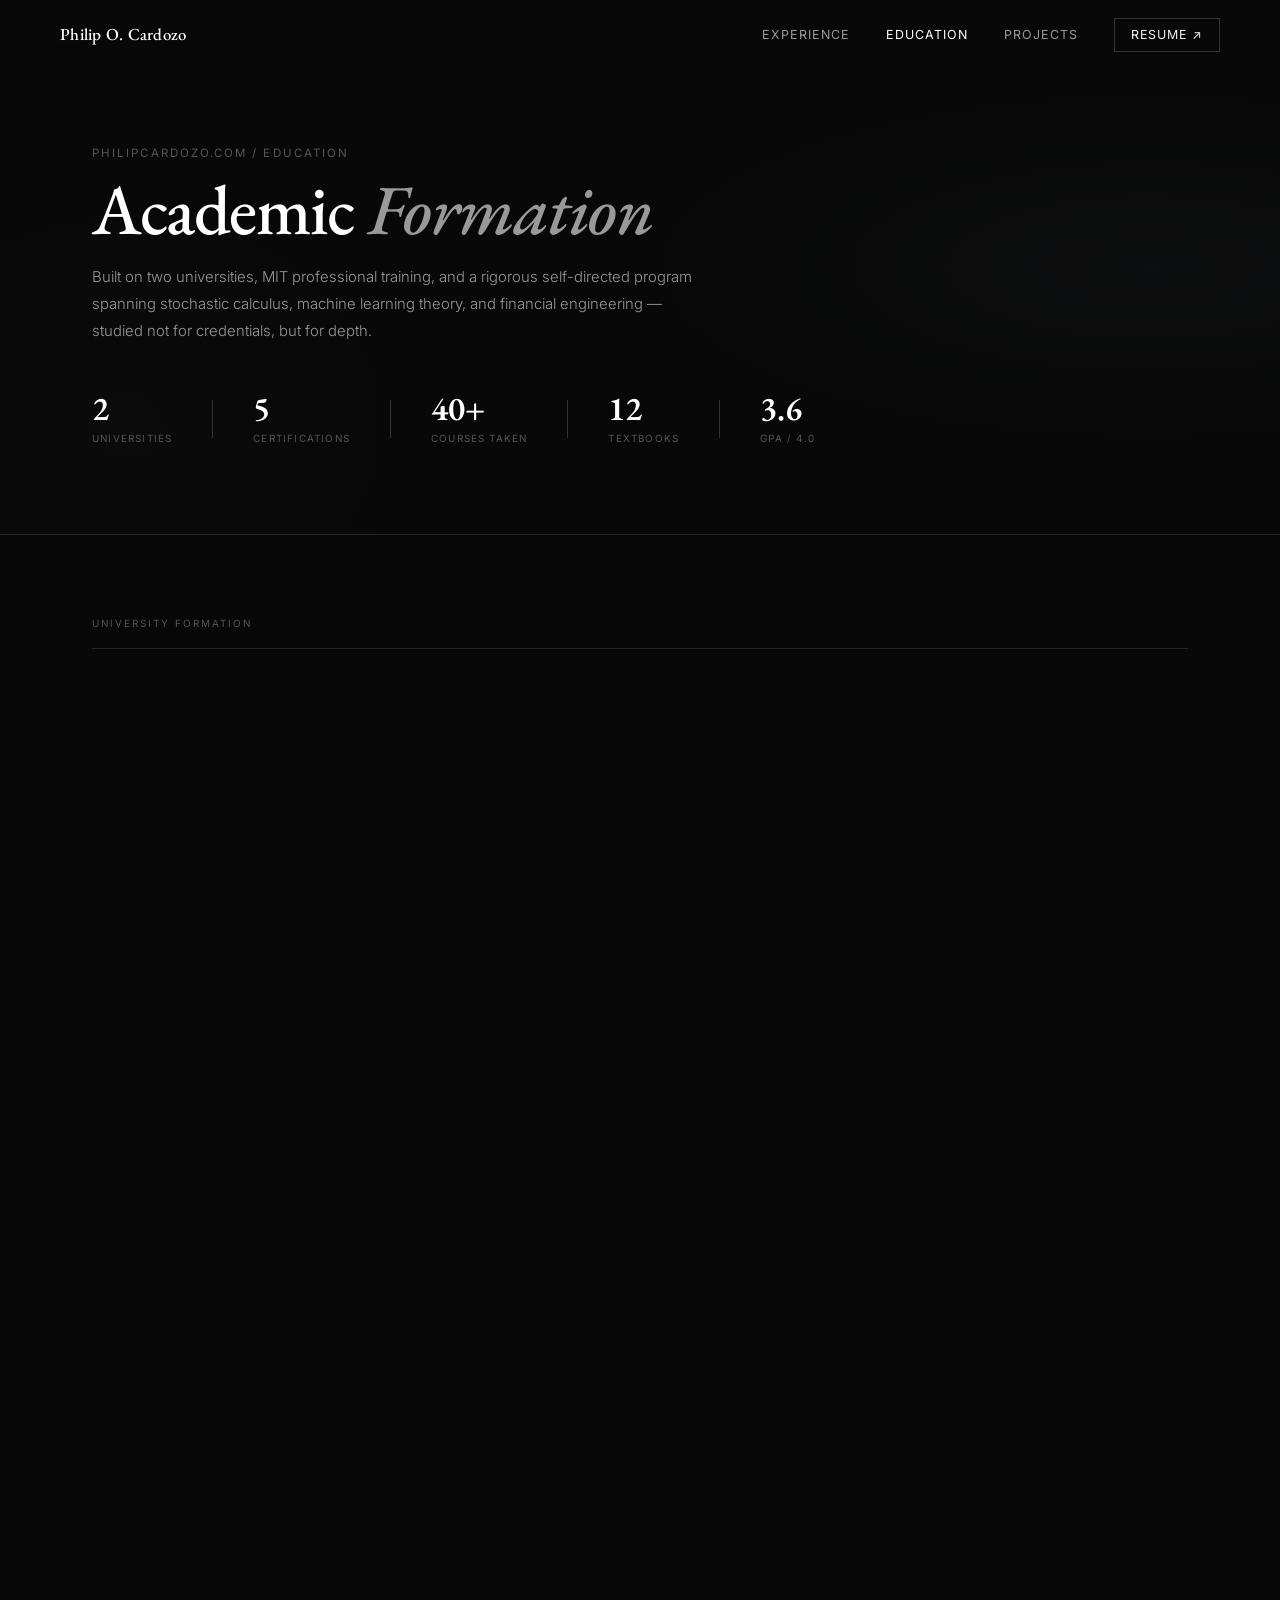
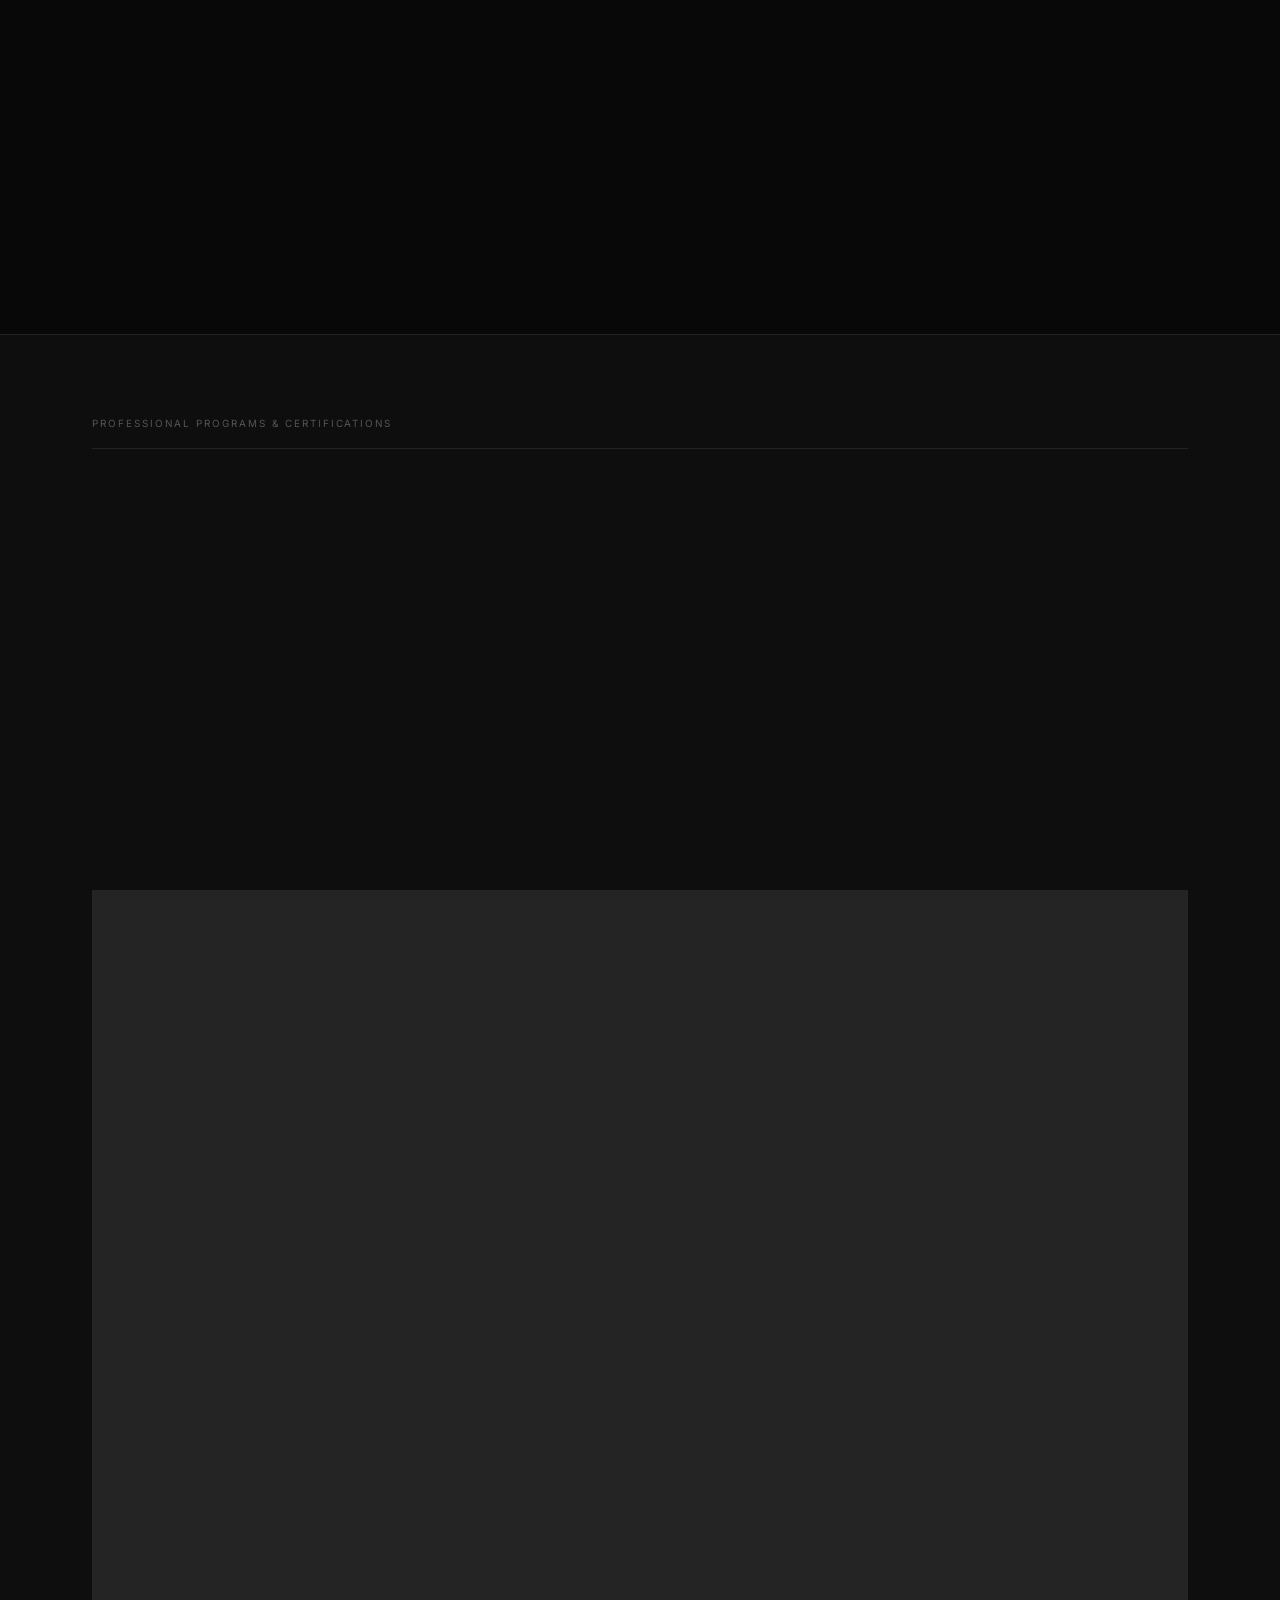
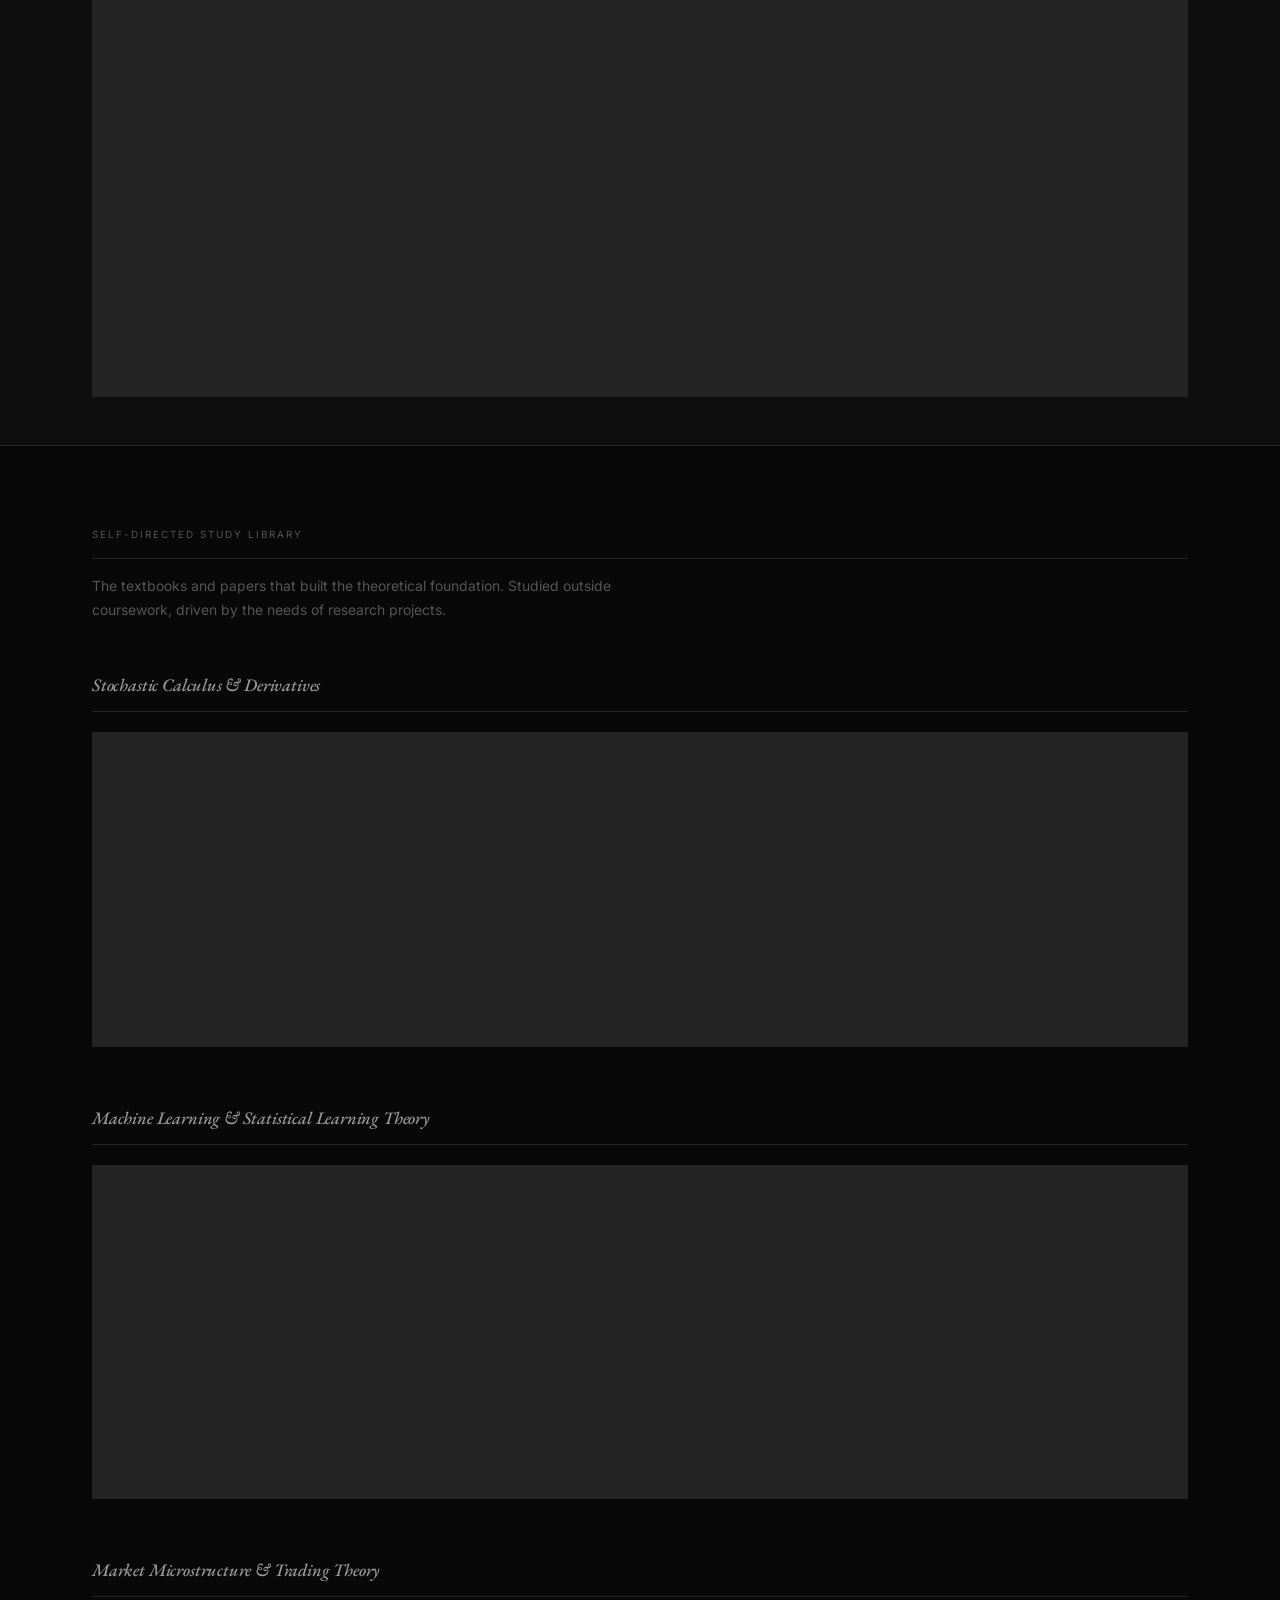
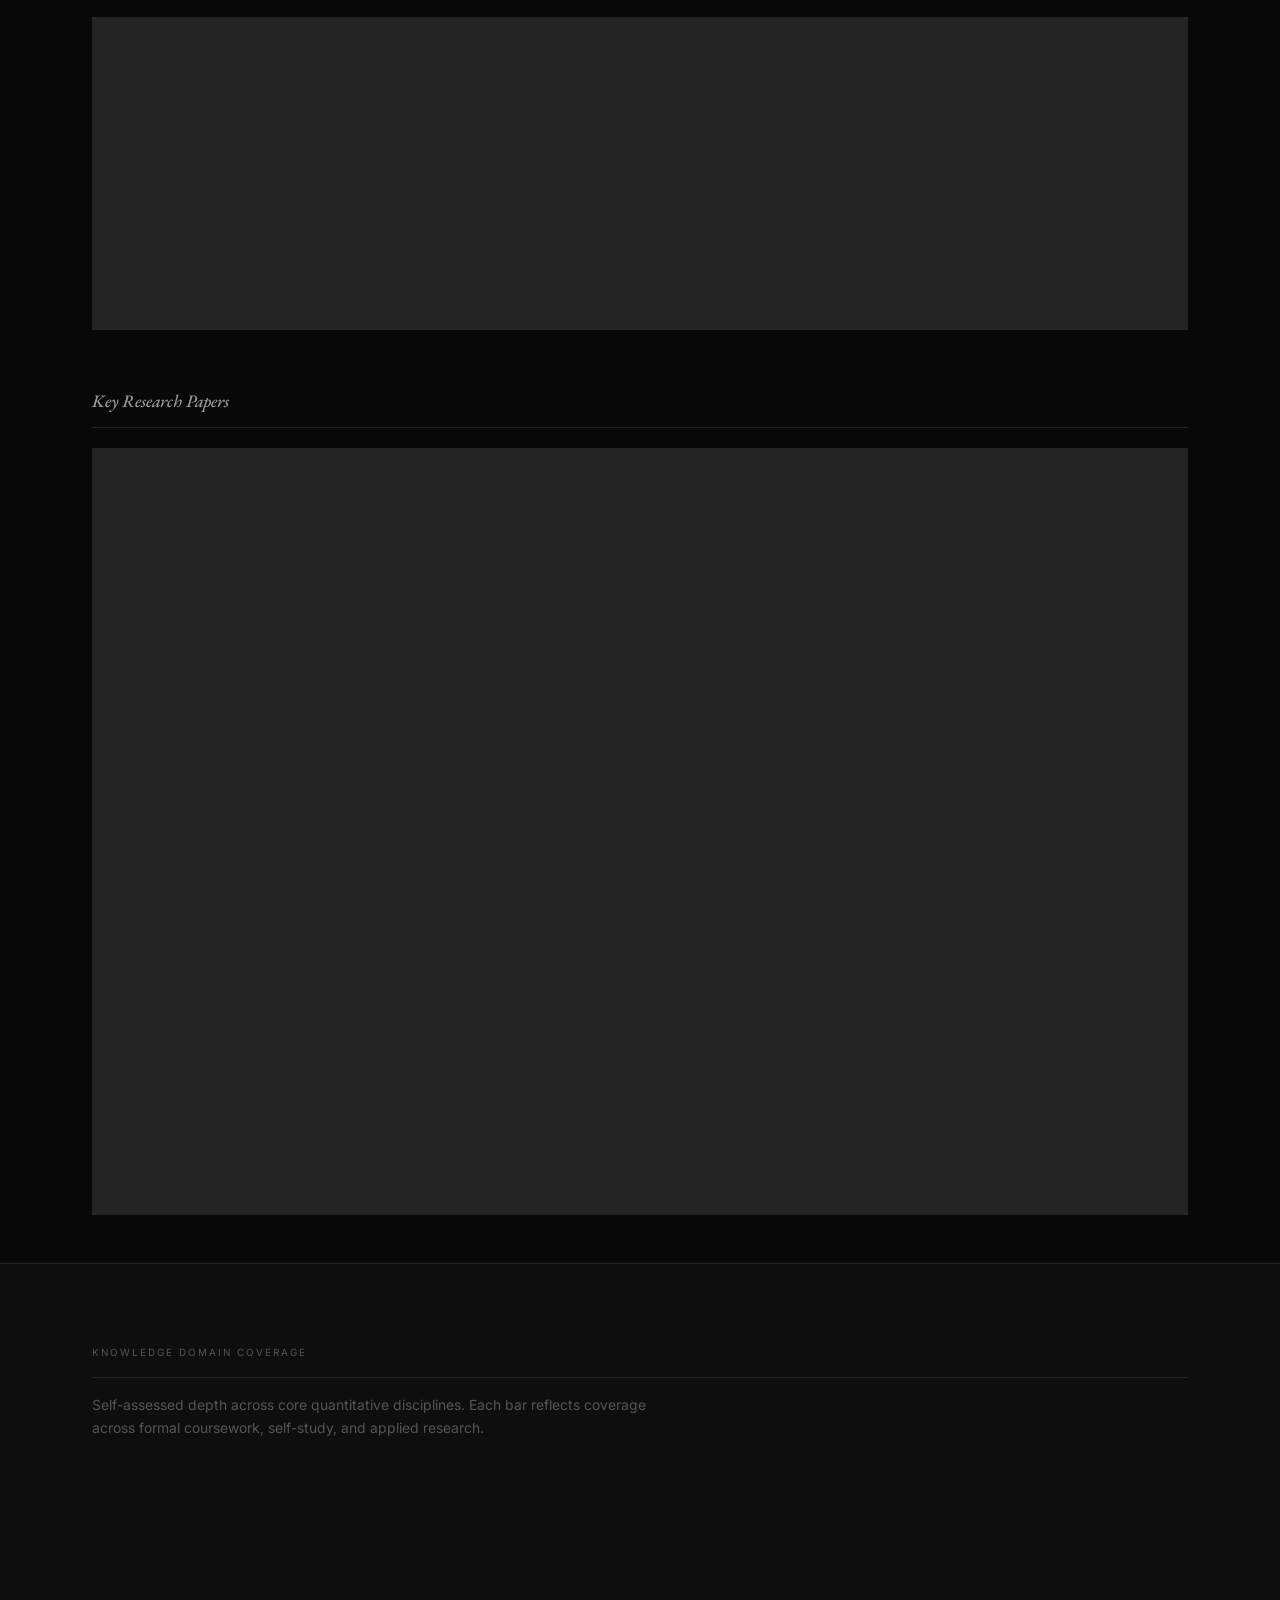
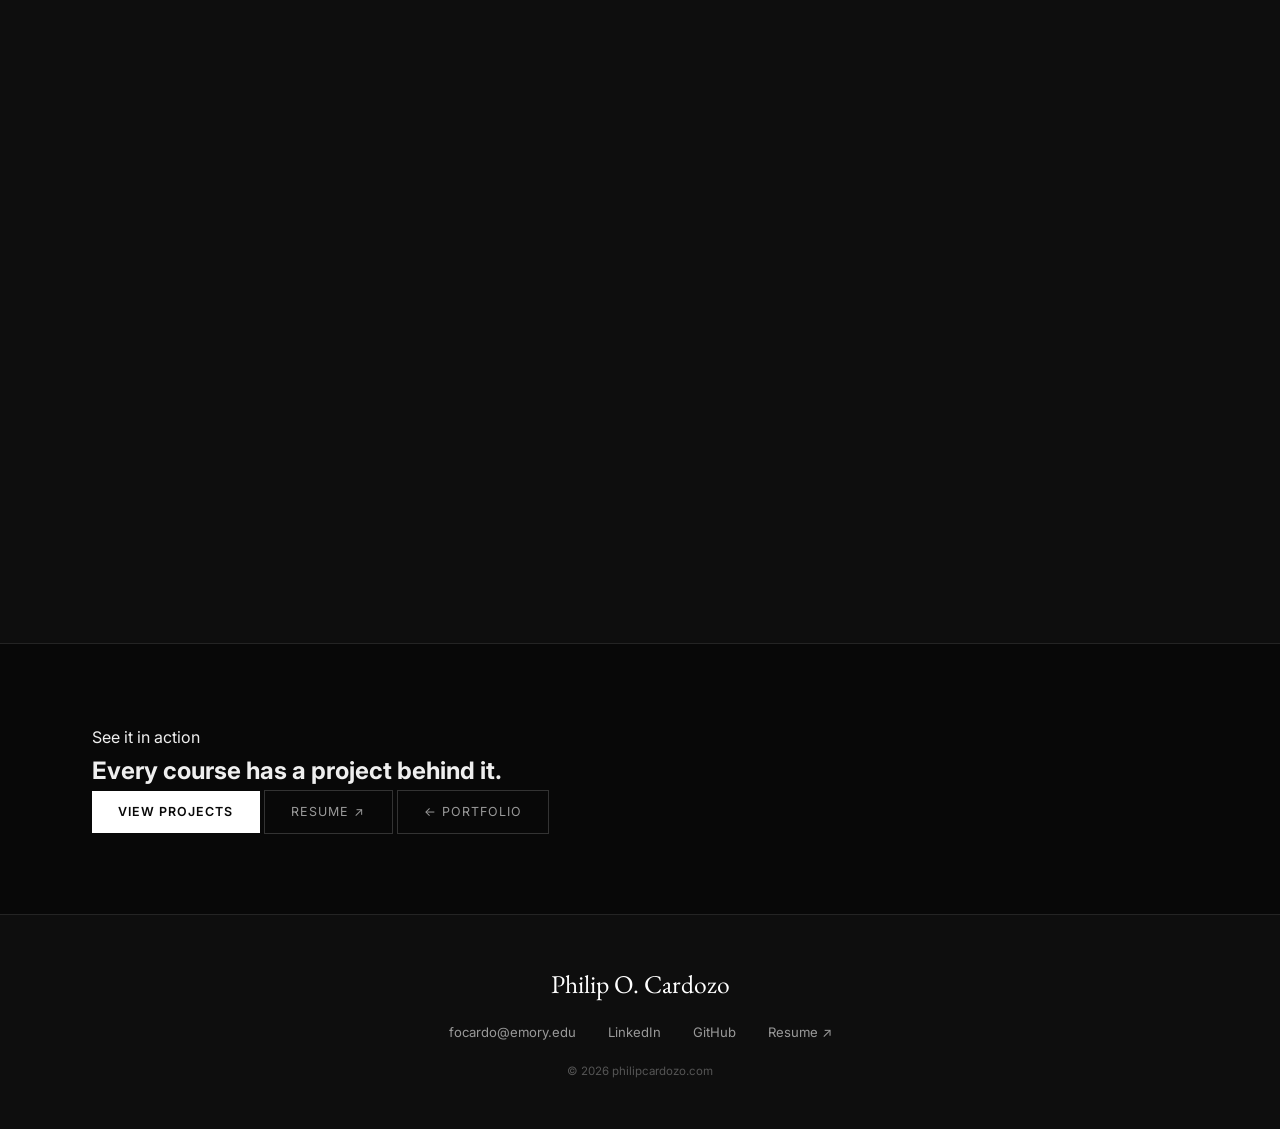
==== education.html @ 915978fb "Add Education page and update nav across all pages - New education.html: full academic formation pag" ====
<!DOCTYPE html>
<html lang="en">
<head>
  <meta charset="UTF-8">
  <meta name="viewport" content="width=device-width, initial-scale=1.0">
  <title>Education — Philip O. Cardozo</title>
  <meta name="description" content="Philip Cardozo's academic formation — Emory University, MIT Professional Education, Coursera specializations, and a disciplined self-directed study program in quantitative finance and machine learning.">
  <link rel="preconnect" href="https://fonts.googleapis.com">
  <link rel="preconnect" href="https://fonts.gstatic.com" crossorigin>
  <link href="https://fonts.googleapis.com/css2?family=EB+Garamond:ital,wght@0,400;0,500;0,600;0,700;1,400;1,500&family=Inter:wght@300;400;500;600;700&display=swap" rel="stylesheet">
  <link rel="stylesheet" href="styles.css">
  <link rel="stylesheet" href="education.css">
</head>
<body>

  <!-- Navigation -->
  <nav id="navbar">
    <div class="nav-container">
      <a href="index.html" class="nav-brand">Philip O. Cardozo</a>
      <button class="nav-toggle" id="navToggle" aria-label="Toggle menu">
        <span></span><span></span><span></span>
      </button>
      <div class="nav-links" id="navLinks">
        <a href="index.html#experience">Experience</a>
        <a href="education.html" style="color: var(--white);">Education</a>
        <a href="projects.html">Projects</a>
        <a href="Resume.pdf" target="_blank" class="nav-resume">Resume ↗</a>
      </div>
    </div>
  </nav>

  <!-- Hero -->
  <section id="edu-hero">
    <div class="edu-hero-bg"></div>
    <div class="container">
      <p class="hero-eyebrow">philipcardozo.com / education</p>
      <h1 class="edu-hero-title">Academic <em>Formation</em></h1>
      <p class="edu-hero-sub">Built on two universities, MIT professional training, and a rigorous self-directed program spanning stochastic calculus, machine learning theory, and financial engineering — studied not for credentials, but for depth.</p>
      <div class="edu-hero-stats">
        <div class="eh-stat">
          <span class="eh-num">2</span>
          <span class="eh-label">Universities</span>
        </div>
        <div class="eh-divider"></div>
        <div class="eh-stat">
          <span class="eh-num">5</span>
          <span class="eh-label">Certifications</span>
        </div>
        <div class="eh-divider"></div>
        <div class="eh-stat">
          <span class="eh-num">40+</span>
          <span class="eh-label">Courses Taken</span>
        </div>
        <div class="eh-divider"></div>
        <div class="eh-stat">
          <span class="eh-num">12</span>
          <span class="eh-label">Textbooks</span>
        </div>
        <div class="eh-divider"></div>
        <div class="eh-stat">
          <span class="eh-num">3.6</span>
          <span class="eh-label">GPA / 4.0</span>
        </div>
      </div>
    </div>
  </section>

  <!-- University Formation -->
  <section id="university">
    <div class="container">
      <p class="edu-section-label">University Formation</p>

      <!-- Emory University -->
      <div class="uni-card reveal">
        <div class="uni-card-header">
          <div class="uni-header-left">
            <div class="uni-badge-row">
              <span class="edu-badge badge-current">Current</span>
              <span class="edu-badge badge-degree">B.S. Applied Mathematics &amp; Statistics · B.S. Computer Science</span>
            </div>
            <h2 class="uni-name">Emory University</h2>
            <p class="uni-location">Atlanta, Georgia &nbsp;·&nbsp; Class of 2028</p>
          </div>
          <div class="uni-header-right">
            <div class="uni-stat-block">
              <span class="usb-val">3.6</span>
              <span class="usb-key">GPA</span>
            </div>
            <div class="uni-stat-block">
              <span class="usb-val">4</span>
              <span class="usb-key">Semesters</span>
            </div>
            <div class="uni-stat-block">
              <span class="usb-val">30+</span>
              <span class="usb-key">Courses</span>
            </div>
          </div>
        </div>

        <div class="uni-semesters">

          <div class="semester-col">
            <div class="sem-header">
              <span class="sem-label">Spring 2026</span>
              <span class="sem-tag current-sem">Now</span>
            </div>
            <p class="sem-subtitle">Sophomore Spring — Advanced Graduate-Level Coursework</p>
            <div class="sem-courses">
              <div class="course-item highlight">
                <span class="course-code">CS 534</span>
                <span class="course-name">Machine Learning <em>(Graduate)</em></span>
              </div>
              <div class="course-item highlight">
                <span class="course-code">MATH 498R</span>
                <span class="course-name">Directed Reading — Stochastic Processes</span>
              </div>
              <div class="course-item highlight">
                <span class="course-code">MATH 351</span>
                <span class="course-name">Partial Differential Equations</span>
              </div>
              <div class="course-item highlight">
                <span class="course-code">MATH 362</span>
                <span class="course-name">Mathematical Statistics II</span>
              </div>
              <div class="course-item">
                <span class="course-code">CS 470</span>
                <span class="course-name">Data Mining</span>
              </div>
              <div class="course-item">
                <span class="course-code">CS 326</span>
                <span class="course-name">Analysis of Algorithms</span>
              </div>
              <div class="course-item">
                <span class="course-code">CS 377</span>
                <span class="course-name">Database Systems</span>
              </div>
              <div class="course-item">
                <span class="course-code">CL 201</span>
                <span class="course-name">The Greeks</span>
              </div>
            </div>
          </div>

          <div class="semester-col">
            <div class="sem-header">
              <span class="sem-label">Fall 2025</span>
            </div>
            <p class="sem-subtitle">Sophomore Fall — Quantitative Core</p>
            <div class="sem-courses">
              <div class="course-item highlight">
                <span class="course-code">MATH 361</span>
                <span class="course-name">Mathematical Statistics I</span>
              </div>
              <div class="course-item highlight">
                <span class="course-code">MATH 385</span>
                <span class="course-name">Topics in Mathematics</span>
              </div>
              <div class="course-item highlight">
                <span class="course-code">MATH 212</span>
                <span class="course-name">Differential Equations</span>
              </div>
              <div class="course-item">
                <span class="course-code">CS 253</span>
                <span class="course-name">Data Structures &amp; Algorithms</span>
              </div>
              <div class="course-item">
                <span class="course-code">MATH 300</span>
                <span class="course-name">Math for Data Science</span>
              </div>
              <div class="course-item">
                <span class="course-code">ECON 112</span>
                <span class="course-name">Macroeconomics</span>
              </div>
              <div class="course-item">
                <span class="course-code">PORT 185</span>
                <span class="course-name">Luso-Afro-Brazilian Studies</span>
              </div>
              <div class="course-item">
                <span class="course-code">BIOL 120</span>
                <span class="course-name">Concepts in Biology</span>
              </div>
            </div>
          </div>

          <div class="semester-col">
            <div class="sem-header">
              <span class="sem-label">Spring 2025</span>
            </div>
            <p class="sem-subtitle">Freshman Spring + Summer — Mathematical Core</p>
            <div class="sem-courses">
              <div class="course-item highlight">
                <span class="course-code">MATH 221</span>
                <span class="course-name">Linear Algebra</span>
              </div>
              <div class="course-item highlight">
                <span class="course-code">MATH 211</span>
                <span class="course-name">Advanced Calculus (Multivariable)</span>
              </div>
              <div class="course-item highlight">
                <span class="course-code">MATH 112</span>
                <span class="course-name">Calculus II</span>
              </div>
              <div class="course-item">
                <span class="course-code">CS 224</span>
                <span class="course-name">Foundations of CS</span>
              </div>
              <div class="course-item">
                <span class="course-code">CS 171</span>
                <span class="course-name">Intro to CS II</span>
              </div>
              <div class="course-item">
                <span class="course-code">BUS 350</span>
                <span class="course-name">Data &amp; Decision Analytics</span>
              </div>
              <div class="course-item">
                <span class="course-code">BUS 290</span>
                <span class="course-name">Tech Toolbox: Excel</span>
              </div>
              <div class="course-item">
                <span class="course-code">MESAS 190</span>
                <span class="course-name">Freshman Seminar</span>
              </div>
            </div>
          </div>

          <div class="semester-col">
            <div class="sem-header">
              <span class="sem-label">Fall 2024</span>
            </div>
            <p class="sem-subtitle">Freshman Fall — Foundations</p>
            <div class="sem-courses">
              <div class="course-item highlight">
                <span class="course-code">MATH 101</span>
                <span class="course-name">Calculus I</span>
              </div>
              <div class="course-item">
                <span class="course-code">CS 170</span>
                <span class="course-name">Intro to Computer Science I</span>
              </div>
              <div class="course-item">
                <span class="course-code">FIN 201</span>
                <span class="course-name">Business Economics</span>
              </div>
              <div class="course-item">
                <span class="course-code">ACT 200</span>
                <span class="course-name">Accounting</span>
              </div>
              <div class="course-item">
                <span class="course-code">ENGRD 101</span>
                <span class="course-name">Rhetorical Composition</span>
              </div>
              <div class="course-item">
                <span class="course-code">PE · HLTH · ECS</span>
                <span class="course-name">Physical &amp; Core Electives</span>
              </div>
            </div>
          </div>

        </div><!-- end semesters -->
      </div><!-- end Emory card -->

      <!-- UFRJ -->
      <div class="uni-card uni-card-secondary reveal">
        <div class="uni-card-header">
          <div class="uni-header-left">
            <div class="uni-badge-row">
              <span class="edu-badge badge-degree">Computer Science &amp; Mathematics</span>
              <span class="edu-badge" style="color:var(--text3); border-color:var(--border2);">2024</span>
            </div>
            <h2 class="uni-name">Federal University of Rio de Janeiro</h2>
            <p class="uni-location">Rio de Janeiro, Brazil &nbsp;·&nbsp; H1 2024</p>
          </div>
          <div class="uni-header-right">
            <div class="uni-stat-block">
              <span class="usb-val">H1</span>
              <span class="usb-key">2024</span>
            </div>
            <div class="uni-stat-block">
              <span class="usb-val">5</span>
              <span class="usb-key">Courses</span>
            </div>
          </div>
        </div>
        <div class="ufrj-body">
          <div class="ufrj-courses">
            <div class="course-item highlight"><span class="course-code">CS</span><span class="course-name">Computer Programming — C, data structures, memory management</span></div>
            <div class="course-item highlight"><span class="course-code">CS</span><span class="course-name">Systems Fundamentals — OS, compilers, networking primitives</span></div>
            <div class="course-item"><span class="course-code">CS</span><span class="course-name">Software Processes — Agile, design patterns, software lifecycle</span></div>
            <div class="course-item"><span class="course-code">MATH</span><span class="course-name">Discrete Mathematics — Graph theory, combinatorics, proofs</span></div>
            <div class="course-item"><span class="course-code">MATH</span><span class="course-name">Calculus I — Limits, derivatives, integrals</span></div>
          </div>
          <div class="ufrj-note">
            <p>First coding environment — built an HTTP server from scratch in C and a finance chatbot for stock market Q&amp;A. Brazilian university system's rigorous engineering curriculum provided a strong low-level CS foundation before transferring to Emory.</p>
          </div>
        </div>
      </div>

    </div>
  </section>

  <!-- Professional Programs -->
  <section id="certifications">
    <div class="container">
      <p class="edu-section-label">Professional Programs &amp; Certifications</p>

      <!-- MIT -->
      <div class="cert-featured reveal">
        <div class="cert-featured-inner">
          <div class="cert-feat-left">
            <div class="cert-feat-header">
              <div class="cert-badges">
                <span class="edu-badge badge-mit">MIT Professional Education</span>
                <span class="edu-badge badge-current">Completed</span>
              </div>
              <span class="cert-feat-date">2025</span>
            </div>
            <h2 class="cert-feat-title">Applied AI and Data Science</h2>
            <p class="cert-feat-inst">Massachusetts Institute of Technology — Professional Education</p>
            <p class="cert-feat-desc">MIT's intensive professional program covering the full breadth of modern AI and data science — from statistical foundations and supervised learning to deep neural architectures, unsupervised methods, and deployment at scale. Emphasis on rigorous mathematical treatment and real-world application in high-stakes environments.</p>
            <div class="cert-feat-topics">
              <span>Supervised Learning</span>
              <span>Deep Neural Networks</span>
              <span>NLP &amp; Transformers</span>
              <span>Unsupervised Methods</span>
              <span>Bayesian Inference</span>
              <span>Model Deployment</span>
              <span>Causal Inference</span>
              <span>Time Series ML</span>
            </div>
          </div>
          <div class="cert-feat-right">
            <div class="cert-credential">
              <div class="cert-seal">MIT</div>
              <p class="cert-cred-name">Certificate of Completion</p>
              <p class="cert-cred-inst">Massachusetts Institute of Technology</p>
              <p class="cert-cred-prog">Applied AI &amp; Data Science</p>
              <div class="cert-cred-divider"></div>
              <p class="cert-cred-year">2025</p>
            </div>
          </div>
        </div>
      </div>

      <!-- Other Certs Grid -->
      <div class="certs-grid">

        <!-- Machine Learning Specialization -->
        <div class="cert-card reveal">
          <div class="cert-card-top">
            <span class="edu-badge badge-coursera">Coursera · DeepLearning.AI</span>
            <span class="cert-status status-done">✓ Completed</span>
          </div>
          <h3 class="cert-card-title">Machine Learning Specialization</h3>
          <p class="cert-card-inst">Andrew Ng · Stanford University / DeepLearning.AI</p>
          <p class="cert-card-desc">Three-course specialization covering supervised learning (regression, classification, neural networks), unsupervised learning (clustering, anomaly detection, recommenders), and advanced ML techniques including decision trees and ensemble methods.</p>
          <div class="cert-modules">
            <div class="cert-module">Supervised Machine Learning</div>
            <div class="cert-module">Advanced Learning Algorithms</div>
            <div class="cert-module">Unsupervised Learning &amp; Recommenders</div>
          </div>
          <div class="tech-row" style="margin-top:auto; padding-top:1rem;">
            <span>Python</span><span>NumPy</span><span>Scikit-learn</span><span>TensorFlow</span>
          </div>
        </div>

        <!-- Deep Learning Specialization -->
        <div class="cert-card reveal">
          <div class="cert-card-top">
            <span class="edu-badge badge-coursera">Coursera · DeepLearning.AI</span>
            <span class="cert-status status-done">✓ Completed</span>
          </div>
          <h3 class="cert-card-title">Deep Learning Specialization</h3>
          <p class="cert-card-inst">Andrew Ng · DeepLearning.AI</p>
          <p class="cert-card-desc">Five-course deep learning curriculum covering feedforward and convolutional networks, sequence models, LSTM and attention mechanisms, optimization theory, regularization, and the mathematics behind backpropagation and gradient flow.</p>
          <div class="cert-modules">
            <div class="cert-module">Neural Networks &amp; Deep Learning</div>
            <div class="cert-module">Improving Deep Neural Networks</div>
            <div class="cert-module">Convolutional Neural Networks</div>
            <div class="cert-module">Sequence Models &amp; Attention</div>
          </div>
          <div class="tech-row" style="margin-top:auto; padding-top:1rem;">
            <span>PyTorch</span><span>TensorFlow</span><span>Keras</span><span>JAX</span>
          </div>
        </div>

        <!-- Risk Management -->
        <div class="cert-card reveal">
          <div class="cert-card-top">
            <span class="edu-badge badge-coursera">Coursera</span>
            <span class="cert-status status-done">✓ Completed</span>
          </div>
          <h3 class="cert-card-title">Risk Management in Finance</h3>
          <p class="cert-card-inst">New York Institute of Finance · Coursera</p>
          <p class="cert-card-desc">Comprehensive risk management program covering market risk measurement, credit risk modeling, liquidity risk, operational risk, and regulatory frameworks (Basel III/IV). Emphasizes practical application of VaR, CVaR, stress testing, and scenario analysis for institutional portfolios.</p>
          <div class="cert-modules">
            <div class="cert-module">Market Risk &amp; VaR</div>
            <div class="cert-module">Credit Risk Modeling</div>
            <div class="cert-module">Basel III/IV Frameworks</div>
          </div>
          <div class="tech-row" style="margin-top:auto; padding-top:1rem;">
            <span>VaR</span><span>CVaR</span><span>Stress Testing</span><span>Basel III</span>
          </div>
        </div>

        <!-- Financial Engineering -->
        <div class="cert-card reveal">
          <div class="cert-card-top">
            <span class="edu-badge badge-coursera">Coursera · Columbia University</span>
            <span class="cert-status status-progress">In Progress</span>
          </div>
          <h3 class="cert-card-title">Financial Engineering &amp; Risk Management</h3>
          <p class="cert-card-inst">Martin Haugh &amp; Garud Iyengar · Columbia University</p>
          <p class="cert-card-desc">Graduate-level financial engineering curriculum from Columbia's IEOR department. Covers fixed income mathematics, term structure models, credit derivatives, mean-variance optimization, Black-Scholes theory, and dynamic programming for portfolio optimization.</p>
          <div class="cert-modules">
            <div class="cert-module">Fixed Income &amp; Term Structure</div>
            <div class="cert-module">Credit Derivatives</div>
            <div class="cert-module">Dynamic Programming</div>
          </div>
          <div class="tech-row" style="margin-top:auto; padding-top:1rem;">
            <span>Black-Scholes</span><span>HJM</span><span>CIR</span><span>CVA</span>
          </div>
        </div>

        <!-- Reinforcement Learning -->
        <div class="cert-card reveal">
          <div class="cert-card-top">
            <span class="edu-badge badge-coursera">Coursera · University of Alberta</span>
            <span class="cert-status status-done">✓ Completed</span>
          </div>
          <h3 class="cert-card-title">Reinforcement Learning Specialization</h3>
          <p class="cert-card-inst">Martha White &amp; Adam White · University of Alberta</p>
          <p class="cert-card-desc">Four-course specialization based on Sutton &amp; Barto, covering Markov Decision Processes, dynamic programming, Monte Carlo methods, TD learning, function approximation, and policy gradient methods — providing the theoretical backbone for RAMPA's PPO agent implementation.</p>
          <div class="cert-modules">
            <div class="cert-module">Fundamentals of RL</div>
            <div class="cert-module">Sample-Based Learning</div>
            <div class="cert-module">Prediction &amp; Control with FA</div>
            <div class="cert-module">A Complete RL System</div>
          </div>
          <div class="tech-row" style="margin-top:auto; padding-top:1rem;">
            <span>MDP</span><span>PPO</span><span>TD Learning</span><span>Policy Gradient</span>
          </div>
        </div>

      </div>
    </div>
  </section>

  <!-- Self-Directed Study -->
  <section id="self-study">
    <div class="container">
      <p class="edu-section-label">Self-Directed Study Library</p>
      <p class="edu-section-sub">The textbooks and papers that built the theoretical foundation. Studied outside coursework, driven by the needs of research projects.</p>

      <!-- Books by Domain -->
      <div class="library-domain">
        <h3 class="lib-domain-title">Stochastic Calculus &amp; Derivatives</h3>
        <div class="books-row">

          <div class="book-card reveal">
            <div class="book-spine"></div>
            <div class="book-body">
              <div class="book-top">
                <span class="book-domain-tag">Stochastic Calculus</span>
                <span class="book-status status-done">Read</span>
              </div>
              <h4 class="book-title">Stochastic Calculus for Finance I</h4>
              <p class="book-sub">The Binomial Asset Pricing Model</p>
              <p class="book-author">Steven E. Shreve · Springer · 2004</p>
              <p class="book-insight">"The rigorous foundation for everything in derivatives pricing — Shreve's binomial model builds intuition for the continuous limit that follows in Vol. II."</p>
            </div>
          </div>

          <div class="book-card reveal">
            <div class="book-spine"></div>
            <div class="book-body">
              <div class="book-top">
                <span class="book-domain-tag">Stochastic Calculus</span>
                <span class="book-status status-done">Read</span>
              </div>
              <h4 class="book-title">Stochastic Calculus for Finance II</h4>
              <p class="book-sub">Continuous-Time Models</p>
              <p class="book-author">Steven E. Shreve · Springer · 2004</p>
              <p class="book-insight">"Itô's lemma, the Feynman-Kac formula, and the full measure-theoretic treatment of risk-neutral pricing — the mathematical engine behind the Volterra research paper."</p>
            </div>
          </div>

          <div class="book-card reveal">
            <div class="book-spine"></div>
            <div class="book-body">
              <div class="book-top">
                <span class="book-domain-tag">Derivatives</span>
                <span class="book-status status-done">Read</span>
              </div>
              <h4 class="book-title">Options, Futures, and Other Derivatives</h4>
              <p class="book-sub">10th Edition</p>
              <p class="book-author">John C. Hull · Pearson · 2022</p>
              <p class="book-insight">"The practitioner's reference — Hull bridges theory and market convention with the clarity that Shreve's measure theory demands in application."</p>
            </div>
          </div>

          <div class="book-card reveal">
            <div class="book-spine"></div>
            <div class="book-body">
              <div class="book-top">
                <span class="book-domain-tag">Volatility Modeling</span>
                <span class="book-status status-done">Read</span>
              </div>
              <h4 class="book-title">The Volatility Surface</h4>
              <p class="book-sub">A Practitioner's Guide</p>
              <p class="book-author">Jim Gatheral · Wiley · 2006</p>
              <p class="book-insight">"Gatheral's SVI parameterization and no-arbitrage constraints directly informed the rough Bergomi calibration in RAMPA and the Volterra arbitrage engine."</p>
            </div>
          </div>

        </div>
      </div>

      <div class="library-domain">
        <h3 class="lib-domain-title">Machine Learning &amp; Statistical Learning Theory</h3>
        <div class="books-row">

          <div class="book-card reveal">
            <div class="book-spine" style="background: linear-gradient(to bottom, #1a1a2e, #16213e);"></div>
            <div class="book-body">
              <div class="book-top">
                <span class="book-domain-tag">ML Theory</span>
                <span class="book-status status-done">Read</span>
              </div>
              <h4 class="book-title">The Elements of Statistical Learning</h4>
              <p class="book-sub">2nd Edition</p>
              <p class="book-author">Hastie, Tibshirani, Friedman · Springer · 2009</p>
              <p class="book-insight">"ESL is the theoretical backbone — bias-variance tradeoff, regularization, boosting theory, and kernel methods all revisited here before reading any paper."</p>
            </div>
          </div>

          <div class="book-card reveal">
            <div class="book-spine" style="background: linear-gradient(to bottom, #1a2e1a, #162116);"></div>
            <div class="book-body">
              <div class="book-top">
                <span class="book-domain-tag">Probabilistic ML</span>
                <span class="book-status status-done">Read</span>
              </div>
              <h4 class="book-title">Pattern Recognition and Machine Learning</h4>
              <p class="book-sub">Bishop's Classic</p>
              <p class="book-author">Christopher M. Bishop · Springer · 2006</p>
              <p class="book-insight">"Bishop's probabilistic treatment — variational inference, Gaussian processes, and the Bayesian framework behind the air quality uncertainty calibration."</p>
            </div>
          </div>

          <div class="book-card reveal">
            <div class="book-spine" style="background: linear-gradient(to bottom, #2e1a2e, #211621);"></div>
            <div class="book-body">
              <div class="book-top">
                <span class="book-domain-tag">Reinforcement Learning</span>
                <span class="book-status status-done">Read</span>
              </div>
              <h4 class="book-title">Reinforcement Learning: An Introduction</h4>
              <p class="book-sub">2nd Edition</p>
              <p class="book-author">Sutton &amp; Barto · MIT Press · 2018</p>
              <p class="book-insight">"The MDP framework, policy gradient theory, and PPO's convergence guarantees — required reading before implementing RAMPA's multi-agent allocation."</p>
            </div>
          </div>

          <div class="book-card reveal">
            <div class="book-spine" style="background: linear-gradient(to bottom, #2e2a1a, #211e12);"></div>
            <div class="book-body">
              <div class="book-top">
                <span class="book-domain-tag">Financial ML</span>
                <span class="book-status status-done">Read</span>
              </div>
              <h4 class="book-title">Advances in Financial Machine Learning</h4>
              <p class="book-sub">First Edition</p>
              <p class="book-author">Marcos López de Prado · Wiley · 2018</p>
              <p class="book-insight">"Purged cross-validation, fractional differentiation, and the triple-barrier method — directly applied in every backtesting framework built."</p>
            </div>
          </div>

        </div>
      </div>

      <div class="library-domain">
        <h3 class="lib-domain-title">Market Microstructure &amp; Trading Theory</h3>
        <div class="books-row">

          <div class="book-card reveal">
            <div class="book-spine" style="background: linear-gradient(to bottom, #1a2a2e, #121e21);"></div>
            <div class="book-body">
              <div class="book-top">
                <span class="book-domain-tag">Microstructure</span>
                <span class="book-status status-done">Read</span>
              </div>
              <h4 class="book-title">Trading and Exchanges</h4>
              <p class="book-sub">Market Microstructure for Practitioners</p>
              <p class="book-author">Larry Harris · Oxford University Press · 2003</p>
              <p class="book-insight">"Order flow, bid-ask spread decomposition, and adverse selection — the market structure intuition that informed the Hawkes Process HFT system's signal design."</p>
            </div>
          </div>

          <div class="book-card reveal">
            <div class="book-spine" style="background: linear-gradient(to bottom, #2e1a1a, #211212);"></div>
            <div class="book-body">
              <div class="book-top">
                <span class="book-domain-tag">HFT</span>
                <span class="book-status status-done">Read</span>
              </div>
              <h4 class="book-title">High-Frequency Trading</h4>
              <p class="book-sub">A Practical Guide to Algorithmic Strategies</p>
              <p class="book-author">Irene Aldridge · Wiley · 2013</p>
              <p class="book-insight">"Latency arbitrage, statistical arbitrage at high frequency, and the co-location economics that shaped the Azure HFT infrastructure design."</p>
            </div>
          </div>

          <div class="book-card reveal">
            <div class="book-spine" style="background: linear-gradient(to bottom, #1e2e1a, #162112);"></div>
            <div class="book-body">
              <div class="book-top">
                <span class="book-domain-tag">Probability</span>
                <span class="book-status status-done">Read</span>
              </div>
              <h4 class="book-title">Introduction to Probability</h4>
              <p class="book-sub">2nd Edition</p>
              <p class="book-author">Blitzstein &amp; Hwang · CRC Press · 2019</p>
              <p class="book-insight">"The most readable probability text — conditional expectation, conjugate priors, and the foundations of Bayesian inference built rigorously from first principles."</p>
            </div>
          </div>

          <div class="book-card reveal">
            <div class="book-spine" style="background: linear-gradient(to bottom, #252520, #1a1a16);"></div>
            <div class="book-body">
              <div class="book-top">
                <span class="book-domain-tag">Graph Theory / CS</span>
                <span class="book-status status-progress">Active</span>
              </div>
              <h4 class="book-title">Introduction to Algorithms</h4>
              <p class="book-sub">CLRS — 4th Edition</p>
              <p class="book-author">Cormen, Leiserson, Rivest, Stein · MIT Press · 2022</p>
              <p class="book-insight">"The algorithmic toolkit — graph algorithms, dynamic programming, and complexity theory. Reference for Analysis of Algorithms coursework and competitive programming."</p>
            </div>
          </div>

        </div>
      </div>

      <!-- Research Papers -->
      <div class="papers-section">
        <h3 class="lib-domain-title">Key Research Papers</h3>
        <div class="papers-grid">

          <div class="paper-card reveal">
            <div class="paper-meta">
              <span class="paper-area">Rough Volatility</span>
              <span class="paper-year">2018</span>
            </div>
            <h4 class="paper-title">Volatility is Rough</h4>
            <p class="paper-authors">Gatheral, Jaisson, Rosenbaum · Quantitative Finance</p>
            <p class="paper-note">The foundational paper establishing that log-volatility behaves as a fractional Brownian motion with Hurst parameter H ≈ 0.1. Direct basis for the Volterra research paper.</p>
          </div>

          <div class="paper-card reveal">
            <div class="paper-meta">
              <span class="paper-area">Deep Hedging</span>
              <span class="paper-year">2019</span>
            </div>
            <h4 class="paper-title">Deep Hedging</h4>
            <p class="paper-authors">Buehler, Gonon, Teichmann, Wood · Mathematical Finance</p>
            <p class="paper-note">Recasting derivative hedging as a reinforcement learning problem — the conceptual bridge between the RAMPA PPO agent and traditional derivatives risk management.</p>
          </div>

          <div class="paper-card reveal">
            <div class="paper-meta">
              <span class="paper-area">Transformers</span>
              <span class="paper-year">2017</span>
            </div>
            <h4 class="paper-title">Attention Is All You Need</h4>
            <p class="paper-authors">Vaswani et al. · NeurIPS</p>
            <p class="paper-note">The architecture that redefined sequence modeling — studied for its positional encoding and multi-head attention mechanism in the context of financial time-series modeling.</p>
          </div>

          <div class="paper-card reveal">
            <div class="paper-meta">
              <span class="paper-area">Policy Gradient</span>
              <span class="paper-year">2017</span>
            </div>
            <h4 class="paper-title">Proximal Policy Optimization Algorithms</h4>
            <p class="paper-authors">Schulman, Wolski, Dhariwal, Radford, Klimov · OpenAI</p>
            <p class="paper-note">The clipped surrogate objective and PPO's stability advantages over TRPO — directly implemented in RAMPA's portfolio allocation agent.</p>
          </div>

          <div class="paper-card reveal">
            <div class="paper-meta">
              <span class="paper-area">Neural Rough Vol</span>
              <span class="paper-year">2019</span>
            </div>
            <h4 class="paper-title">Neural Network Calibration of rough Bergomi</h4>
            <p class="paper-authors">Bayer, Horvath, Muguruza, Stemper, Tomas</p>
            <p class="paper-note">Training neural networks to calibrate rough volatility models at inference speed — the theoretical basis for RAMPA's DNN Bergomi calibrator at millisecond latency.</p>
          </div>

          <div class="paper-card reveal">
            <div class="paper-meta">
              <span class="paper-area">Financial ML</span>
              <span class="paper-year">2018</span>
            </div>
            <h4 class="paper-title">The Deflated Sharpe Ratio</h4>
            <p class="paper-authors">Bailey &amp; López de Prado · Journal of Portfolio Management</p>
            <p class="paper-note">Correcting for backtest overfitting and multiple hypothesis testing in strategy evaluation — applied across all portfolio backtests to avoid inflated reported performance.</p>
          </div>

          <div class="paper-card reveal">
            <div class="paper-meta">
              <span class="paper-area">Hawkes Processes</span>
              <span class="paper-year">1971</span>
            </div>
            <h4 class="paper-title">Spectra of Some Self-Exciting and Mutually Exciting Point Processes</h4>
            <p class="paper-authors">Alan Hawkes · Biometrika</p>
            <p class="paper-note">The original Hawkes process paper — the self-exciting structure that underlies both the HFT order flow model and the Volterra paper's jump-diffusion component.</p>
          </div>

          <div class="paper-card reveal">
            <div class="paper-meta">
              <span class="paper-area">Market Microstructure</span>
              <span class="paper-year">2016</span>
            </div>
            <h4 class="paper-title">Market Microstructure Invariance</h4>
            <p class="paper-authors">Kyle &amp; Obizhaeva · Econometrica</p>
            <p class="paper-note">Relating trade size, price impact, and market activity via invariance principles — context for the Hawkes-based HFT execution design and order flow analytics.</p>
          </div>

        </div>
      </div>

    </div>
  </section>

  <!-- Knowledge Domain Map -->
  <section id="knowledge-map">
    <div class="container">
      <p class="edu-section-label">Knowledge Domain Coverage</p>
      <p class="edu-section-sub">Self-assessed depth across core quantitative disciplines. Each bar reflects coverage across formal coursework, self-study, and applied research.</p>

      <div class="domain-matrix reveal">
        <div class="dm-header">
          <span class="dm-domain-col">Domain</span>
          <span class="dm-bar-col">Foundation</span>
          <span class="dm-bar-col">Advanced Theory</span>
          <span class="dm-bar-col">Applied / Built</span>
          <span class="dm-bar-col">Research Level</span>
        </div>

        <div class="dm-row">
          <span class="dm-domain">Stochastic Calculus &amp; SDEs</span>
          <div class="dm-bar-cell"><div class="dm-bar" style="width:95%"></div><span class="dm-pct">95%</span></div>
          <div class="dm-bar-cell"><div class="dm-bar" style="width:90%"></div><span class="dm-pct">90%</span></div>
          <div class="dm-bar-cell"><div class="dm-bar" style="width:80%"></div><span class="dm-pct">80%</span></div>
          <div class="dm-bar-cell"><div class="dm-bar dm-bar-research" style="width:85%"></div><span class="dm-pct">85%</span></div>
        </div>
        <div class="dm-row">
          <span class="dm-domain">Options &amp; Derivatives Pricing</span>
          <div class="dm-bar-cell"><div class="dm-bar" style="width:95%"></div><span class="dm-pct">95%</span></div>
          <div class="dm-bar-cell"><div class="dm-bar" style="width:85%"></div><span class="dm-pct">85%</span></div>
          <div class="dm-bar-cell"><div class="dm-bar" style="width:90%"></div><span class="dm-pct">90%</span></div>
          <div class="dm-bar-cell"><div class="dm-bar dm-bar-research" style="width:80%"></div><span class="dm-pct">80%</span></div>
        </div>
        <div class="dm-row">
          <span class="dm-domain">Machine Learning Theory</span>
          <div class="dm-bar-cell"><div class="dm-bar" style="width:95%"></div><span class="dm-pct">95%</span></div>
          <div class="dm-bar-cell"><div class="dm-bar" style="width:88%"></div><span class="dm-pct">88%</span></div>
          <div class="dm-bar-cell"><div class="dm-bar" style="width:95%"></div><span class="dm-pct">95%</span></div>
          <div class="dm-bar-cell"><div class="dm-bar dm-bar-research" style="width:80%"></div><span class="dm-pct">80%</span></div>
        </div>
        <div class="dm-row">
          <span class="dm-domain">Deep Learning &amp; Neural Networks</span>
          <div class="dm-bar-cell"><div class="dm-bar" style="width:90%"></div><span class="dm-pct">90%</span></div>
          <div class="dm-bar-cell"><div class="dm-bar" style="width:85%"></div><span class="dm-pct">85%</span></div>
          <div class="dm-bar-cell"><div class="dm-bar" style="width:90%"></div><span class="dm-pct">90%</span></div>
          <div class="dm-bar-cell"><div class="dm-bar dm-bar-research" style="width:72%"></div><span class="dm-pct">72%</span></div>
        </div>
        <div class="dm-row">
          <span class="dm-domain">Reinforcement Learning</span>
          <div class="dm-bar-cell"><div class="dm-bar" style="width:88%"></div><span class="dm-pct">88%</span></div>
          <div class="dm-bar-cell"><div class="dm-bar" style="width:80%"></div><span class="dm-pct">80%</span></div>
          <div class="dm-bar-cell"><div class="dm-bar" style="width:85%"></div><span class="dm-pct">85%</span></div>
          <div class="dm-bar-cell"><div class="dm-bar dm-bar-research" style="width:65%"></div><span class="dm-pct">65%</span></div>
        </div>
        <div class="dm-row">
          <span class="dm-domain">Statistical Inference &amp; Probability</span>
          <div class="dm-bar-cell"><div class="dm-bar" style="width:95%"></div><span class="dm-pct">95%</span></div>
          <div class="dm-bar-cell"><div class="dm-bar" style="width:85%"></div><span class="dm-pct">85%</span></div>
          <div class="dm-bar-cell"><div class="dm-bar" style="width:85%"></div><span class="dm-pct">85%</span></div>
          <div class="dm-bar-cell"><div class="dm-bar dm-bar-research" style="width:82%"></div><span class="dm-pct">82%</span></div>
        </div>
        <div class="dm-row">
          <span class="dm-domain">Portfolio Theory &amp; Risk</span>
          <div class="dm-bar-cell"><div class="dm-bar" style="width:95%"></div><span class="dm-pct">95%</span></div>
          <div class="dm-bar-cell"><div class="dm-bar" style="width:85%"></div><span class="dm-pct">85%</span></div>
          <div class="dm-bar-cell"><div class="dm-bar" style="width:95%"></div><span class="dm-pct">95%</span></div>
          <div class="dm-bar-cell"><div class="dm-bar dm-bar-research" style="width:78%"></div><span class="dm-pct">78%</span></div>
        </div>
        <div class="dm-row">
          <span class="dm-domain">Algorithms &amp; Data Structures</span>
          <div class="dm-bar-cell"><div class="dm-bar" style="width:90%"></div><span class="dm-pct">90%</span></div>
          <div class="dm-bar-cell"><div class="dm-bar" style="width:82%"></div><span class="dm-pct">82%</span></div>
          <div class="dm-bar-cell"><div class="dm-bar" style="width:85%"></div><span class="dm-pct">85%</span></div>
          <div class="dm-bar-cell"><div class="dm-bar dm-bar-research" style="width:60%"></div><span class="dm-pct">60%</span></div>
        </div>
        <div class="dm-row">
          <span class="dm-domain">Systems &amp; Cloud Infrastructure</span>
          <div class="dm-bar-cell"><div class="dm-bar" style="width:80%"></div><span class="dm-pct">80%</span></div>
          <div class="dm-bar-cell"><div class="dm-bar" style="width:75%"></div><span class="dm-pct">75%</span></div>
          <div class="dm-bar-cell"><div class="dm-bar" style="width:90%"></div><span class="dm-pct">90%</span></div>
          <div class="dm-bar-cell"><div class="dm-bar dm-bar-research" style="width:45%"></div><span class="dm-pct">45%</span></div>
        </div>
        <div class="dm-row">
          <span class="dm-domain">Market Microstructure</span>
          <div class="dm-bar-cell"><div class="dm-bar" style="width:80%"></div><span class="dm-pct">80%</span></div>
          <div class="dm-bar-cell"><div class="dm-bar" style="width:72%"></div><span class="dm-pct">72%</span></div>
          <div class="dm-bar-cell"><div class="dm-bar" style="width:80%"></div><span class="dm-pct">80%</span></div>
          <div class="dm-bar-cell"><div class="dm-bar dm-bar-research" style="width:55%"></div><span class="dm-pct">55%</span></div>
        </div>
        <div class="dm-row">
          <span class="dm-domain">Applied Mathematics (PDE / Complex Analysis)</span>
          <div class="dm-bar-cell"><div class="dm-bar" style="width:88%"></div><span class="dm-pct">88%</span></div>
          <div class="dm-bar-cell"><div class="dm-bar" style="width:80%"></div><span class="dm-pct">80%</span></div>
          <div class="dm-bar-cell"><div class="dm-bar" style="width:75%"></div><span class="dm-pct">75%</span></div>
          <div class="dm-bar-cell"><div class="dm-bar dm-bar-research" style="width:70%"></div><span class="dm-pct">70%</span></div>
        </div>
        <div class="dm-row">
          <span class="dm-domain">Blockchain &amp; Distributed Systems</span>
          <div class="dm-bar-cell"><div class="dm-bar" style="width:75%"></div><span class="dm-pct">75%</span></div>
          <div class="dm-bar-cell"><div class="dm-bar" style="width:65%"></div><span class="dm-pct">65%</span></div>
          <div class="dm-bar-cell"><div class="dm-bar" style="width:80%"></div><span class="dm-pct">80%</span></div>
          <div class="dm-bar-cell"><div class="dm-bar dm-bar-research" style="width:40%"></div><span class="dm-pct">40%</span></div>
        </div>

        <div class="dm-legend">
          <span><span class="legend-bar"></span> Foundation &amp; Advanced = Coursework + Textbooks</span>
          <span><span class="legend-bar legend-bar-applied"></span> Applied = Production Projects Built</span>
          <span><span class="legend-bar legend-bar-research"></span> Research = Co-authored Papers</span>
        </div>
      </div>

    </div>
  </section>

  <!-- CTA -->
  <section id="edu-cta">
    <div class="container">
      <div class="cta-inner">
        <div>
          <p class="cta-eyebrow">See it in action</p>
          <h2 class="cta-title">Every course has a project behind it.</h2>
        </div>
        <div class="cta-links">
          <a href="projects.html" class="btn-primary">View Projects</a>
          <a href="Resume.pdf" target="_blank" class="btn-secondary">Resume ↗</a>
          <a href="index.html" class="btn-secondary">← Portfolio</a>
        </div>
      </div>
    </div>
  </section>

  <!-- Footer -->
  <footer>
    <div class="container">
      <div class="footer-inner">
        <p class="footer-name">Philip O. Cardozo</p>
        <div class="footer-links">
          <a href="mailto:focardo@emory.edu">focardo@emory.edu</a>
          <a href="https://www.linkedin.com/in/felipecardozo-" target="_blank">LinkedIn</a>
          <a href="https://github.com/philipcardozo" target="_blank">GitHub</a>
          <a href="Resume.pdf" target="_blank">Resume ↗</a>
        </div>
        <p class="footer-copy">&copy; 2026 philipcardozo.com</p>
      </div>
    </div>
  </footer>

  <script src="script.js"></script>
  <script src="education.js"></script>
</body>
</html>
---- styles.css ----
/* ─── Reset & Variables ───────────────────────────────────────────────── */
*, *::before, *::after { margin: 0; padding: 0; box-sizing: border-box; }

:root {
  --bg:       #080808;
  --bg2:      #0e0e0e;
  --bg3:      #161616;
  --border:   #242424;
  --border2:  #333333;
  --text:     #efefef;
  --text2:    #999999;
  --text3:    #555555;
  --white:    #ffffff;
  --serif:    'EB Garamond', Georgia, 'Times New Roman', serif;
  --sans:     'Inter', -apple-system, BlinkMacSystemFont, sans-serif;
}

html { scroll-behavior: smooth; font-size: 16px; }

body {
  background: var(--bg);
  color: var(--text);
  font-family: var(--sans);
  line-height: 1.65;
  overflow-x: hidden;
  -webkit-font-smoothing: antialiased;
}

a { color: inherit; text-decoration: none; }
ul { list-style: none; padding: 0; }
sup { font-size: 0.7em; }

/* ─── Navbar ──────────────────────────────────────────────────────────── */
#navbar {
  position: fixed;
  top: 0; left: 0; right: 0;
  z-index: 200;
  padding: 1.1rem 2rem;
  transition: background 0.35s, border-bottom 0.35s, padding 0.35s;
}
#navbar.scrolled {
  background: rgba(8, 8, 8, 0.92);
  backdrop-filter: blur(14px);
  -webkit-backdrop-filter: blur(14px);
  border-bottom: 1px solid var(--border);
  padding: 0.85rem 2rem;
}
.nav-container {
  max-width: 1160px;
  margin: 0 auto;
  display: flex;
  align-items: center;
  justify-content: space-between;
}
.nav-brand {
  font-family: var(--serif);
  font-size: 1.05rem;
  font-weight: 500;
  color: var(--white);
  letter-spacing: 0.015em;
  transition: opacity 0.2s;
}
.nav-brand:hover { opacity: 0.75; }

.nav-links {
  display: flex;
  align-items: center;
  gap: 2.25rem;
}
.nav-links a {
  font-size: 0.78rem;
  font-weight: 400;
  color: var(--text2);
  letter-spacing: 0.08em;
  text-transform: uppercase;
  transition: color 0.2s;
}
.nav-links a:hover { color: var(--white); }

.nav-resume {
  padding: 0.38rem 1rem !important;
  border: 1px solid var(--border2) !important;
  color: var(--text) !important;
  letter-spacing: 0.06em !important;
  transition: background 0.2s, color 0.2s, border-color 0.2s !important;
}
.nav-resume:hover {
  background: var(--white) !important;
  color: var(--bg) !important;
  border-color: var(--white) !important;
}

/* Hamburger */
.nav-toggle {
  display: none;
  flex-direction: column;
  gap: 5px;
  background: none;
  border: none;
  cursor: pointer;
  padding: 4px;
}
.nav-toggle span {
  display: block;
  width: 22px;
  height: 1.5px;
  background: var(--text2);
  transition: background 0.2s;
}
.nav-toggle:hover span { background: var(--white); }

/* ─── Hero ────────────────────────────────────────────────────────────── */
#hero {
  position: relative;
  min-height: 100vh;
  display: flex;
  align-items: center;
  overflow: hidden;
}

.hero-bg {
  position: absolute;
  inset: 0;
  background-image: url('Background.jpeg');
  background-size: cover;
  background-position: center 40%;
  opacity: 0.12;
  filter: grayscale(100%) contrast(1.1);
  transform: scale(1.04);
  transition: transform 8s ease;
}
#hero:hover .hero-bg { transform: scale(1.0); }

.hero-overlay {
  position: absolute;
  inset: 0;
  background: linear-gradient(
    160deg,
    rgba(8,8,8,0.97) 0%,
    rgba(8,8,8,0.82) 55%,
    rgba(8,8,8,0.72) 100%
  );
}

.hero-content {
  position: relative;
  z-index: 2;
  max-width: 1160px;
  margin: 0 auto;
  padding: 0 2rem;
  padding-top: 90px;
  display: flex;
  gap: 4.5rem;
  align-items: center;
  width: 100%;
}

.hero-photo img {
  width: 190px;
  height: 230px;
  object-fit: cover;
  object-position: center top;
  filter: grayscale(15%) contrast(1.05);
  border: 1px solid var(--border2);
  display: block;
  flex-shrink: 0;
}

.hero-text { flex: 1; }

.hero-eyebrow {
  font-size: 0.72rem;
  letter-spacing: 0.18em;
  text-transform: uppercase;
  color: var(--text3);
  margin-bottom: 0.6rem;
}

.hero-text h1 {
  font-family: var(--serif);
  font-size: clamp(3rem, 6vw, 5rem);
  font-weight: 500;
  line-height: 1.04;
  color: var(--white);
  letter-spacing: -0.015em;
  margin-bottom: 0.85rem;
}

.hero-subtitle {
  font-size: 0.95rem;
  color: var(--text2);
  font-weight: 300;
  margin-bottom: 0.2rem;
}

.hero-institution {
  font-size: 0.82rem;
  color: var(--text3);
  margin-bottom: 1.25rem;
  letter-spacing: 0.02em;
}

.hero-tags {
  display: flex;
  flex-wrap: wrap;
  gap: 0.45rem;
  margin-bottom: 1.5rem;
}
.hero-tags span {
  font-size: 0.7rem;
  letter-spacing: 0.07em;
  text-transform: uppercase;
  padding: 0.25rem 0.7rem;
  border: 1px solid var(--border2);
  color: var(--text3);
}

.hero-links {
  display: flex;
  flex-wrap: wrap;
  gap: 0.4rem;
  align-items: center;
  margin-bottom: 2rem;
  font-size: 0.87rem;
}
.hero-links a { color: var(--text2); transition: color 0.2s; }
.hero-links a:hover { color: var(--white); }
.hero-links .sep { color: var(--text3); padding: 0 0.1rem; }

.hero-actions { display: flex; gap: 0.85rem; flex-wrap: wrap; }

.btn-primary {
  display: inline-block;
  padding: 0.65rem 1.65rem;
  background: var(--white);
  color: var(--bg);
  font-size: 0.78rem;
  font-weight: 600;
  letter-spacing: 0.08em;
  text-transform: uppercase;
  transition: opacity 0.2s;
}
.btn-primary:hover { opacity: 0.84; }

.btn-secondary {
  display: inline-block;
  padding: 0.65rem 1.65rem;
  border: 1px solid var(--border2);
  color: var(--text2);
  font-size: 0.78rem;
  font-weight: 400;
  letter-spacing: 0.08em;
  text-transform: uppercase;
  transition: border-color 0.2s, color 0.2s;
}
.btn-secondary:hover { border-color: var(--text2); color: var(--text); }

.scroll-cue {
  position: absolute;
  bottom: 2rem;
  left: 50%;
  transform: translateX(-50%);
  display: flex;
  flex-direction: column;
  align-items: center;
  gap: 0.5rem;
  color: var(--text3);
  font-size: 0.65rem;
  letter-spacing: 0.14em;
  text-transform: uppercase;
  animation: fadeIn 1s ease 1.2s both;
  z-index: 2;
}
.scroll-line {
  width: 1px;
  height: 38px;
  background: linear-gradient(to bottom, var(--text3), transparent);
  animation: pulse 2.2s ease infinite;
}

@keyframes pulse { 0%,100%{opacity:.4; transform:scaleY(1)} 50%{opacity:1; transform:scaleY(1.08)} }
@keyframes fadeIn { from{opacity:0;transform:translateX(-50%) translateY(10px)} to{opacity:1;transform:translateX(-50%) translateY(0)} }

/* ─── Stats Bar ───────────────────────────────────────────────────────── */
#stats {
  background: var(--bg2);
  border-top: 1px solid var(--border);
  border-bottom: 1px solid var(--border);
  padding: 2.25rem 0;
}
.stats-container {
  max-width: 1160px;
  margin: 0 auto;
  padding: 0 2rem;
  display: flex;
  justify-content: space-between;
  flex-wrap: wrap;
  gap: 1.5rem 1rem;
}
.stat { text-align: center; }
.stat-number {
  display: block;
  font-family: var(--serif);
  font-size: 2.1rem;
  font-weight: 600;
  color: var(--white);
  line-height: 1;
  margin-bottom: 0.3rem;
}
.stat-number small { font-size: 1.1rem; color: var(--text2); }
.stat-label {
  font-size: 0.65rem;
  color: var(--text3);
  letter-spacing: 0.12em;
  text-transform: uppercase;
}

/* ─── Shared Section Styles ───────────────────────────────────────────── */
section { padding: 6rem 0; }

.container {
  max-width: 1160px;
  margin: 0 auto;
  padding: 0 2rem;
}

.section-title {
  font-family: var(--serif);
  font-size: clamp(1.85rem, 3.5vw, 2.75rem);
  font-weight: 500;
  color: var(--white);
  letter-spacing: -0.015em;
  margin-bottom: 0.4rem;
}
.section-sub {
  font-size: 0.73rem;
  color: var(--text3);
  letter-spacing: 0.12em;
  text-transform: uppercase;
  margin-bottom: 3.5rem;
}

/* ─── Bullets (shared) ────────────────────────────────────────────────── */
.bullets { padding: 0; }
.bullets li {
  position: relative;
  padding-left: 1.3rem;
  font-size: 0.875rem;
  color: var(--text2);
  line-height: 1.65;
  margin-bottom: 0.3rem;
}
.bullets li::before {
  content: '—';
  position: absolute;
  left: 0;
  color: var(--text3);
  font-size: 0.8rem;
}
.bullets li a { color: var(--text); text-decoration: underline; text-underline-offset: 3px; text-decoration-color: var(--border2); transition: text-decoration-color 0.2s; }
.bullets li a:hover { text-decoration-color: var(--text); }

/* ─── Experience ──────────────────────────────────────────────────────── */
#experience { background: var(--bg2); }

.exp-list { display: flex; flex-direction: column; gap: 1px; margin-top: 3.5rem; }

.exp-card {
  background: var(--bg2);
  border: 1px solid var(--border);
  padding: 1.75rem 2rem;
  transition: border-color 0.25s, background 0.25s;
}
.exp-card:hover { border-color: var(--border2); background: var(--bg3); }

.exp-meta-row {
  display: flex;
  justify-content: space-between;
  align-items: flex-start;
  gap: 1rem;
  margin-bottom: 0.9rem;
}
.exp-meta-row:last-child { margin-bottom: 0; }

.exp-card h3 {
  font-family: var(--serif);
  font-size: 1.15rem;
  font-weight: 600;
  color: var(--white);
  margin-bottom: 0.18rem;
}
.exp-card h3 a {
  color: var(--white);
  text-decoration: underline;
  text-underline-offset: 3px;
  text-decoration-color: var(--border2);
  transition: text-decoration-color 0.2s;
}
.exp-card h3 a:hover { text-decoration-color: var(--white); }

.exp-role {
  font-size: 0.85rem;
  color: var(--text3);
  font-style: italic;
}

.exp-right { text-align: right; flex-shrink: 0; }
.exp-loc, .exp-date {
  display: block;
  font-size: 0.77rem;
  color: var(--text3);
  line-height: 1.5;
}

.exp-badge {
  display: inline-block;
  font-size: 0.62rem;
  letter-spacing: 0.12em;
  text-transform: uppercase;
  padding: 0.15rem 0.55rem;
  margin-bottom: 0.45rem;
  border: 1px solid var(--border2);
  color: var(--text3);
}
.exp-badge.current { border-color: #3a3a3a; color: #aaa; }
.exp-badge.upcoming { border-color: #444; color: #bbb; }

/* ─── Roadmap / Timeline ──────────────────────────────────────────────── */
#roadmap { background: var(--bg); }

.timeline {
  position: relative;
  max-width: 940px;
  margin: 0 auto;
}

.tl-center-line {
  position: absolute;
  left: 50%;
  top: 0; bottom: 0;
  width: 1px;
  background: var(--border);
  transform: translateX(-50%);
  z-index: 0;
}

.year-label {
  position: relative;
  z-index: 2;
  display: flex;
  justify-content: center;
  margin: 2.5rem 0 1.5rem;
}
.year-bubble {
  font-family: var(--serif);
  font-size: 1.35rem;
  font-weight: 600;
  color: var(--white);
  background: var(--bg);
  border: 1px solid var(--border2);
  padding: 0.45rem 1.4rem;
  letter-spacing: 0.04em;
}

/* Timeline rows */
.tl-row {
  position: relative;
  display: flex;
  align-items: flex-start;
  margin-bottom: 2rem;
  z-index: 1;
}
.tl-row.left { justify-content: flex-start; padding-right: calc(50% + 2rem); }
.tl-row.right { justify-content: flex-end; padding-left: calc(50% + 2rem); }

.tl-card {
  background: var(--bg2);
  border: 1px solid var(--border);
  padding: 1.5rem 1.65rem;
  width: 100%;
  transition: border-color 0.25s;
}
.tl-card:hover { border-color: var(--border2); }
.tl-card.active { border-color: #3a3a3a; }

.tl-dot {
  position: absolute;
  left: 50%;
  top: 1.3rem;
  width: 10px;
  height: 10px;
  background: var(--border2);
  border-radius: 50%;
  transform: translateX(-50%);
  border: 2px solid var(--bg);
  box-shadow: 0 0 0 1px var(--border2);
  z-index: 3;
  flex-shrink: 0;
}
.active-dot {
  background: var(--white);
  box-shadow: 0 0 0 1px var(--white), 0 0 14px rgba(255,255,255,0.25);
}

.tl-period {
  font-size: 0.68rem;
  color: var(--text3);
  letter-spacing: 0.12em;
  text-transform: uppercase;
  margin-bottom: 0.25rem;
  display: flex;
  align-items: center;
  gap: 0.5rem;
}
.tl-school {
  font-family: var(--serif);
  font-size: 1rem;
  font-weight: 500;
  color: var(--white);
  margin-bottom: 1rem;
  line-height: 1.3;
}
.tl-block { margin-bottom: 1rem; }
.tl-block:last-child { margin-bottom: 0; }
.tl-block h4 {
  font-size: 0.65rem;
  font-weight: 600;
  color: var(--text3);
  letter-spacing: 0.13em;
  text-transform: uppercase;
  margin-bottom: 0.5rem;
}
.tl-block ul li {
  font-size: 0.83rem;
  color: var(--text2);
  padding: 0.15rem 0 0.15rem 1.2rem;
  position: relative;
  line-height: 1.55;
}
.tl-block ul li::before {
  content: '—';
  position: absolute;
  left: 0;
  color: var(--text3);
  font-size: 0.78rem;
}
.tl-block ul li a {
  color: var(--text);
  text-decoration: underline;
  text-underline-offset: 2px;
  text-decoration-color: var(--border2);
  transition: text-decoration-color 0.2s;
}
.tl-block ul li a:hover { text-decoration-color: var(--text); }

.tag-row { display: flex; flex-wrap: wrap; gap: 0.35rem; }
.tag-row span {
  font-size: 0.67rem;
  padding: 0.22rem 0.6rem;
  border: 1px solid var(--border);
  color: var(--text3);
  background: var(--bg3);
  line-height: 1.4;
  letter-spacing: 0.02em;
}

.now-badge {
  display: inline-block;
  font-size: 0.6rem;
  letter-spacing: 0.12em;
  text-transform: uppercase;
  padding: 0.1rem 0.45rem;
  background: var(--white);
  color: var(--bg);
  font-weight: 700;
  border-radius: 2px;
}

.upcoming-block .tl-block { margin-top: 0.25rem; }
.upcoming-block ul li { color: var(--text3); }

/* ─── Projects ────────────────────────────────────────────────────────── */
#projects { background: var(--bg2); }

.projects-grid {
  display: grid;
  grid-template-columns: repeat(auto-fill, minmax(340px, 1fr));
  gap: 1px;
  margin-top: 3.5rem;
  border: 1px solid var(--border);
}

.proj-card {
  background: var(--bg2);
  padding: 1.75rem;
  border: 1px solid transparent;
  transition: background 0.25s, border-color 0.25s;
}
.proj-card:hover { background: var(--bg3); border-color: var(--border2); }

.proj-head {
  display: flex;
  justify-content: space-between;
  align-items: flex-start;
  margin-bottom: 0.3rem;
}
.proj-head h3 {
  font-family: var(--serif);
  font-size: 1.12rem;
  font-weight: 600;
  color: var(--white);
}
.proj-arrow {
  font-size: 1.2rem;
  color: var(--text3);
  line-height: 1;
  transition: color 0.2s, transform 0.2s;
}
.proj-arrow:hover { color: var(--white); transform: translate(2px, -2px); }

.proj-sub {
  font-size: 0.78rem;
  color: var(--text3);
  font-style: italic;
  margin-bottom: 1rem;
}

.tech-row {
  display: flex;
  flex-wrap: wrap;
  gap: 0.35rem;
  margin-top: 1.1rem;
}
.tech-row span {
  font-size: 0.66rem;
  padding: 0.2rem 0.58rem;
  border: 1px solid var(--border);
  color: var(--text3);
  letter-spacing: 0.04em;
}

/* ─── Additional ──────────────────────────────────────────────────────── */
#additional { background: var(--bg); }

.add-grid {
  display: grid;
  grid-template-columns: repeat(auto-fill, minmax(240px, 1fr));
  gap: 1.5rem;
  margin-top: 3.5rem;
}

.add-card {
  padding: 1.5rem 1.6rem;
  border: 1px solid var(--border);
  background: var(--bg2);
  transition: border-color 0.25s;
}
.add-card:hover { border-color: var(--border2); }

.add-card h3 {
  font-family: var(--serif);
  font-size: 1.05rem;
  font-weight: 500;
  color: var(--white);
  margin-bottom: 1rem;
  padding-bottom: 0.6rem;
  border-bottom: 1px solid var(--border);
}
.add-card ul li {
  font-size: 0.83rem;
  color: var(--text2);
  padding: 0.28rem 0;
  border-bottom: 1px solid var(--border);
  line-height: 1.5;
}
.add-card ul li:last-child { border-bottom: none; }
.add-card ul li strong { color: var(--text); font-weight: 500; }

/* ─── Footer ──────────────────────────────────────────────────────────── */
footer {
  background: var(--bg2);
  border-top: 1px solid var(--border);
  padding: 3rem 0;
}
.footer-inner { text-align: center; }
.footer-name {
  font-family: var(--serif);
  font-size: 1.6rem;
  color: var(--white);
  margin-bottom: 1.1rem;
}
.footer-links {
  display: flex;
  justify-content: center;
  flex-wrap: wrap;
  gap: 0.5rem 2rem;
  margin-bottom: 1.1rem;
}
.footer-links a {
  font-size: 0.82rem;
  color: var(--text2);
  transition: color 0.2s;
}
.footer-links a:hover { color: var(--white); }
.footer-copy { font-size: 0.72rem; color: var(--text3); }

/* ─── Scroll animations ───────────────────────────────────────────────── */
.reveal {
  opacity: 0;
  transform: translateY(22px);
  transition: opacity 0.6s ease, transform 0.6s ease;
}
.reveal.visible { opacity: 1; transform: translateY(0); }

/* ─── Responsive ──────────────────────────────────────────────────────── */
@media (max-width: 900px) {
  .hero-content { gap: 2.5rem; }
  .hero-photo img { width: 150px; height: 185px; }
}

@media (max-width: 700px) {
  /* Nav */
  .nav-toggle { display: flex; }
  .nav-links {
    display: none;
    position: fixed;
    top: 0; left: 0; right: 0; bottom: 0;
    background: rgba(8,8,8,0.97);
    flex-direction: column;
    align-items: center;
    justify-content: center;
    gap: 2.5rem;
    z-index: 190;
  }
  .nav-links.open { display: flex; }
  .nav-links a { font-size: 1rem !important; letter-spacing: 0.1em; }

  /* Hero */
  .hero-content {
    flex-direction: column;
    align-items: center;
    text-align: center;
    gap: 2rem;
    padding-top: 110px;
  }
  .hero-photo img { width: 130px; height: 160px; }
  .hero-tags { justify-content: center; }
  .hero-links { justify-content: center; }
  .hero-actions { justify-content: center; }

  /* Stats */
  .stats-container { justify-content: center; gap: 1.5rem; }
  .stats-container .stat { min-width: 100px; }

  /* Timeline → single column */
  .tl-center-line { left: 1.25rem; }
  .tl-row { padding-right: 0 !important; padding-left: 3.5rem !important; justify-content: flex-start !important; }
  .tl-dot { left: 1.25rem !important; top: 1.2rem; }
  .year-label { justify-content: flex-start; padding-left: 3.5rem; }

  /* Projects */
  .projects-grid { grid-template-columns: 1fr; }

  /* Exp */
  .exp-meta-row { flex-direction: column; gap: 0.5rem; }
  .exp-right { text-align: left; }

  /* Additional */
  .add-grid { grid-template-columns: 1fr 1fr; }
}

@media (max-width: 440px) {
  .add-grid { grid-template-columns: 1fr; }
  .hero-text h1 { font-size: 2.6rem; }
  section { padding: 4rem 0; }
}
---- education.css ----
/* ─── Education Page Styles ───────────────────────────────────────────── */

/* ─── Hero ────────────────────────────────────────────────────────────── */
#edu-hero {
  position: relative;
  padding: 9rem 0 5.5rem;
  background: var(--bg);
  border-bottom: 1px solid var(--border);
  overflow: hidden;
}

.edu-hero-bg {
  position: absolute;
  inset: 0;
  background:
    radial-gradient(ellipse 60% 50% at 90% 50%, rgba(154,180,204,0.03) 0%, transparent 70%),
    radial-gradient(ellipse 40% 80% at 10% 80%, rgba(180,154,204,0.02) 0%, transparent 60%);
  pointer-events: none;
}

.edu-hero-title {
  font-family: var(--serif);
  font-size: clamp(2.8rem, 5.5vw, 4.8rem);
  font-weight: 500;
  color: var(--white);
  letter-spacing: -0.02em;
  line-height: 1.05;
  margin-bottom: 1.1rem;
  position: relative;
}

.edu-hero-title em {
  font-style: italic;
  color: var(--text2);
}

.edu-hero-sub {
  font-size: 0.93rem;
  color: var(--text2);
  font-weight: 300;
  max-width: 600px;
  margin-bottom: 3rem;
  line-height: 1.8;
  position: relative;
}

.edu-hero-stats {
  display: flex;
  align-items: center;
  flex-wrap: wrap;
  gap: 0;
  position: relative;
}

.eh-stat {
  display: flex;
  flex-direction: column;
  padding-right: 2.5rem;
}

.eh-num {
  font-family: var(--serif);
  font-size: 2.1rem;
  font-weight: 600;
  color: var(--white);
  line-height: 1;
  margin-bottom: 0.25rem;
}

.eh-label {
  font-size: 0.62rem;
  color: var(--text3);
  letter-spacing: 0.12em;
  text-transform: uppercase;
}

.eh-divider {
  width: 1px;
  height: 38px;
  background: var(--border2);
  margin-right: 2.5rem;
  flex-shrink: 0;
}

/* ─── Shared Section Label ────────────────────────────────────────────── */
.edu-section-label {
  font-size: 0.62rem;
  color: var(--text3);
  letter-spacing: 0.2em;
  text-transform: uppercase;
  margin-bottom: 2rem;
  padding-bottom: 1rem;
  border-bottom: 1px solid var(--border);
}

.edu-section-sub {
  font-size: 0.87rem;
  color: var(--text3);
  max-width: 600px;
  line-height: 1.7;
  margin-top: -1rem;
  margin-bottom: 3rem;
}

/* ─── Education Badges ────────────────────────────────────────────────── */
.edu-badge {
  display: inline-block;
  font-size: 0.58rem;
  letter-spacing: 0.1em;
  text-transform: uppercase;
  padding: 0.14rem 0.55rem;
  border: 1px solid;
  border-radius: 1px;
}

.badge-current  { color: #d4d4d4; border-color: #555;   background: rgba(255,255,255,0.04); }
.badge-degree   { color: #9ab4cc; border-color: #253040; background: rgba(154,180,204,0.05); }
.badge-mit      { color: #e8c090; border-color: #4a3820; background: rgba(232,192,144,0.05); }
.badge-coursera { color: #99ccb4; border-color: #254035; background: rgba(153,204,180,0.05); }

/* ─── University Section ──────────────────────────────────────────────── */
#university {
  padding: 5rem 0 3rem;
  background: var(--bg);
}

.uni-card {
  border: 1px solid var(--border);
  background: var(--bg2);
  margin-bottom: 1px;
  transition: border-color 0.3s;
}
.uni-card:hover { border-color: var(--border2); }

.uni-card-header {
  display: flex;
  justify-content: space-between;
  align-items: flex-start;
  padding: 2.5rem 2.75rem 2rem;
  border-bottom: 1px solid var(--border);
  gap: 2rem;
  flex-wrap: wrap;
}

.uni-badge-row {
  display: flex;
  gap: 0.45rem;
  flex-wrap: wrap;
  margin-bottom: 0.85rem;
}

.uni-name {
  font-family: var(--serif);
  font-size: clamp(1.6rem, 3vw, 2.4rem);
  font-weight: 500;
  color: var(--white);
  letter-spacing: -0.015em;
  line-height: 1.1;
  margin-bottom: 0.35rem;
}

.uni-location {
  font-size: 0.78rem;
  color: var(--text3);
  letter-spacing: 0.05em;
}

.uni-header-right {
  display: flex;
  gap: 0;
  border: 1px solid var(--border);
  flex-shrink: 0;
  align-self: flex-end;
}

.uni-stat-block {
  padding: 0.8rem 1.4rem;
  text-align: center;
  border-right: 1px solid var(--border);
}
.uni-stat-block:last-child { border-right: none; }

.usb-val {
  display: block;
  font-family: var(--serif);
  font-size: 1.5rem;
  font-weight: 600;
  color: var(--white);
  line-height: 1;
  margin-bottom: 0.2rem;
}

.usb-key {
  display: block;
  font-size: 0.58rem;
  color: var(--text3);
  letter-spacing: 0.1em;
  text-transform: uppercase;
}

/* Semesters grid */
.uni-semesters {
  display: grid;
  grid-template-columns: repeat(4, 1fr);
  gap: 0;
}

.semester-col {
  padding: 1.75rem;
  border-right: 1px solid var(--border);
}
.semester-col:last-child { border-right: none; }

.sem-header {
  display: flex;
  align-items: center;
  gap: 0.6rem;
  margin-bottom: 0.35rem;
}

.sem-label {
  font-size: 0.7rem;
  font-weight: 600;
  color: var(--white);
  letter-spacing: 0.1em;
  text-transform: uppercase;
}

.sem-tag {
  font-size: 0.56rem;
  letter-spacing: 0.12em;
  text-transform: uppercase;
  padding: 0.1rem 0.42rem;
  background: var(--white);
  color: var(--bg);
  font-weight: 700;
  border-radius: 2px;
}

.current-sem { background: var(--white); }

.sem-subtitle {
  font-size: 0.7rem;
  color: var(--text3);
  font-style: italic;
  margin-bottom: 1.2rem;
  line-height: 1.4;
}

.sem-courses {
  display: flex;
  flex-direction: column;
  gap: 0;
}

.course-item {
  display: flex;
  flex-direction: column;
  padding: 0.45rem 0;
  border-bottom: 1px solid var(--border);
  gap: 0.1rem;
}
.course-item:last-child { border-bottom: none; }

.course-item.highlight .course-name {
  color: var(--text);
}

.course-code {
  font-size: 0.58rem;
  color: var(--text3);
  letter-spacing: 0.1em;
  text-transform: uppercase;
  font-weight: 500;
}

.course-name {
  font-size: 0.8rem;
  color: var(--text2);
  line-height: 1.35;
}

.course-name em {
  font-style: italic;
  color: var(--text3);
  font-size: 0.75rem;
}

/* UFRJ card */
.uni-card-secondary {
  margin-top: 1px;
}

.ufrj-body {
  display: grid;
  grid-template-columns: 1fr 1fr;
  gap: 0;
}

.ufrj-courses {
  padding: 1.75rem 2.75rem;
  border-right: 1px solid var(--border);
}

.ufrj-note {
  padding: 1.75rem 2.75rem;
  display: flex;
  align-items: center;
}

.ufrj-note p {
  font-size: 0.85rem;
  color: var(--text2);
  line-height: 1.75;
  font-style: italic;
}

/* ─── Certifications Section ──────────────────────────────────────────── */
#certifications {
  padding: 5rem 0 3rem;
  background: var(--bg2);
  border-top: 1px solid var(--border);
}

/* Featured cert (MIT) */
.cert-featured {
  border: 1px solid var(--border);
  background: var(--bg);
  margin-bottom: 1px;
  transition: border-color 0.3s;
}
.cert-featured:hover { border-color: var(--border2); }

.cert-featured-inner {
  display: grid;
  grid-template-columns: 1fr 340px;
  gap: 0;
}

.cert-feat-left {
  padding: 2.75rem;
  border-right: 1px solid var(--border);
}

.cert-feat-right {
  padding: 2.75rem;
  display: flex;
  align-items: center;
  justify-content: center;
}

.cert-feat-header {
  display: flex;
  justify-content: space-between;
  align-items: flex-start;
  margin-bottom: 1.3rem;
  gap: 1rem;
  flex-wrap: wrap;
}

.cert-badges {
  display: flex;
  gap: 0.45rem;
  flex-wrap: wrap;
}

.cert-feat-date {
  font-size: 0.67rem;
  color: var(--text3);
  letter-spacing: 0.1em;
  text-transform: uppercase;
}

.cert-feat-title {
  font-family: var(--serif);
  font-size: clamp(1.6rem, 2.8vw, 2.3rem);
  font-weight: 500;
  color: var(--white);
  letter-spacing: -0.015em;
  line-height: 1.1;
  margin-bottom: 0.4rem;
}

.cert-feat-inst {
  font-size: 0.8rem;
  color: var(--text3);
  font-style: italic;
  margin-bottom: 1.1rem;
}

.cert-feat-desc {
  font-size: 0.88rem;
  color: var(--text2);
  line-height: 1.75;
  margin-bottom: 1.5rem;
}

.cert-feat-topics {
  display: flex;
  flex-wrap: wrap;
  gap: 0.4rem;
}

.cert-feat-topics span {
  font-size: 0.67rem;
  padding: 0.22rem 0.65rem;
  border: 1px solid var(--border);
  color: var(--text3);
  background: var(--bg3);
  letter-spacing: 0.03em;
}

/* MIT Credential Card */
.cert-credential {
  border: 1px solid var(--border2);
  background: var(--bg2);
  padding: 2rem;
  text-align: center;
  width: 100%;
  max-width: 240px;
  transition: border-color 0.3s;
}
.cert-featured:hover .cert-credential { border-color: #555; }

.cert-seal {
  font-family: var(--serif);
  font-size: 2rem;
  font-weight: 700;
  color: var(--white);
  width: 56px;
  height: 56px;
  border: 2px solid var(--border2);
  border-radius: 50%;
  display: flex;
  align-items: center;
  justify-content: center;
  margin: 0 auto 1.25rem;
  letter-spacing: -0.02em;
}

.cert-cred-name {
  font-size: 0.63rem;
  color: var(--text3);
  letter-spacing: 0.15em;
  text-transform: uppercase;
  margin-bottom: 0.7rem;
}

.cert-cred-inst {
  font-family: var(--serif);
  font-size: 0.95rem;
  font-weight: 500;
  color: var(--white);
  margin-bottom: 0.3rem;
  line-height: 1.3;
}

.cert-cred-prog {
  font-size: 0.77rem;
  color: var(--text2);
  font-style: italic;
  margin-bottom: 1rem;
  line-height: 1.4;
}

.cert-cred-divider {
  width: 40px;
  height: 1px;
  background: var(--border2);
  margin: 0 auto 1rem;
}

.cert-cred-year {
  font-family: var(--serif);
  font-size: 1.4rem;
  font-weight: 600;
  color: var(--white);
}

/* Certs Grid */
.certs-grid {
  display: grid;
  grid-template-columns: repeat(auto-fill, minmax(340px, 1fr));
  gap: 1px;
  background: var(--border);
  border: 1px solid var(--border);
  margin-top: 1px;
}

.cert-card {
  background: var(--bg2);
  padding: 2rem;
  transition: background 0.25s;
  display: flex;
  flex-direction: column;
  gap: 0.9rem;
}
.cert-card:hover { background: var(--bg3); }

.cert-card-top {
  display: flex;
  justify-content: space-between;
  align-items: flex-start;
  gap: 0.5rem;
}

.cert-status {
  font-size: 0.6rem;
  letter-spacing: 0.1em;
  text-transform: uppercase;
  white-space: nowrap;
  flex-shrink: 0;
}

.status-done     { color: #9ab4cc; }
.status-progress { color: #ccb499; }

.cert-card-title {
  font-family: var(--serif);
  font-size: 1.2rem;
  font-weight: 600;
  color: var(--white);
  line-height: 1.25;
}

.cert-card-inst {
  font-size: 0.75rem;
  color: var(--text3);
  font-style: italic;
}

.cert-card-desc {
  font-size: 0.84rem;
  color: var(--text2);
  line-height: 1.7;
  flex: 1;
}

.cert-modules {
  display: flex;
  flex-direction: column;
  gap: 0;
  border: 1px solid var(--border);
}

.cert-module {
  font-size: 0.74rem;
  color: var(--text3);
  padding: 0.45rem 0.85rem;
  border-bottom: 1px solid var(--border);
  letter-spacing: 0.02em;
}
.cert-module:last-child { border-bottom: none; }

/* ─── Self-Directed Study ──────────────────────────────────────────────── */
#self-study {
  padding: 5rem 0 3rem;
  background: var(--bg);
  border-top: 1px solid var(--border);
}

.library-domain {
  margin-bottom: 3.5rem;
}

.lib-domain-title {
  font-family: var(--serif);
  font-size: 1.1rem;
  font-weight: 500;
  color: var(--text2);
  letter-spacing: -0.01em;
  margin-bottom: 1.25rem;
  padding-bottom: 0.75rem;
  border-bottom: 1px solid var(--border);
  font-style: italic;
}

/* Books */
.books-row {
  display: grid;
  grid-template-columns: repeat(4, 1fr);
  gap: 1px;
  background: var(--border);
  border: 1px solid var(--border);
}

.book-card {
  background: var(--bg2);
  display: flex;
  flex-direction: column;
  transition: background 0.25s;
  overflow: hidden;
}
.book-card:hover { background: var(--bg3); }

.book-spine {
  height: 4px;
  background: linear-gradient(to right, #1a2a3a, #2a3a4a);
  flex-shrink: 0;
}

.book-body {
  padding: 1.5rem 1.6rem;
  display: flex;
  flex-direction: column;
  gap: 0.6rem;
  flex: 1;
}

.book-top {
  display: flex;
  justify-content: space-between;
  align-items: flex-start;
  gap: 0.5rem;
}

.book-domain-tag {
  font-size: 0.58rem;
  color: var(--text3);
  letter-spacing: 0.1em;
  text-transform: uppercase;
  border: 1px solid var(--border);
  padding: 0.1rem 0.4rem;
}

.book-status {
  font-size: 0.58rem;
  letter-spacing: 0.08em;
  text-transform: uppercase;
  white-space: nowrap;
  flex-shrink: 0;
}

.book-title {
  font-family: var(--serif);
  font-size: 1.05rem;
  font-weight: 600;
  color: var(--white);
  line-height: 1.25;
}

.book-sub {
  font-size: 0.73rem;
  color: var(--text3);
  font-style: italic;
  margin-top: -0.3rem;
}

.book-author {
  font-size: 0.72rem;
  color: var(--text3);
  letter-spacing: 0.02em;
}

.book-insight {
  font-size: 0.8rem;
  color: var(--text2);
  line-height: 1.65;
  font-style: italic;
  border-left: 2px solid var(--border2);
  padding-left: 0.85rem;
  margin-top: auto;
}

/* ─── Research Papers ─────────────────────────────────────────────────── */
.papers-section {
  margin-top: 1rem;
}

.papers-grid {
  display: grid;
  grid-template-columns: repeat(auto-fill, minmax(320px, 1fr));
  gap: 1px;
  background: var(--border);
  border: 1px solid var(--border);
}

.paper-card {
  background: var(--bg2);
  padding: 1.6rem 1.75rem;
  transition: background 0.25s;
  display: flex;
  flex-direction: column;
  gap: 0.6rem;
}
.paper-card:hover { background: var(--bg3); }

.paper-meta {
  display: flex;
  justify-content: space-between;
  align-items: center;
  gap: 0.5rem;
}

.paper-area {
  font-size: 0.6rem;
  color: var(--text3);
  letter-spacing: 0.12em;
  text-transform: uppercase;
  border: 1px solid var(--border);
  padding: 0.1rem 0.45rem;
}

.paper-year {
  font-family: var(--serif);
  font-size: 0.85rem;
  color: var(--text3);
}

.paper-title {
  font-family: var(--serif);
  font-size: 1rem;
  font-weight: 600;
  color: var(--white);
  line-height: 1.3;
}

.paper-authors {
  font-size: 0.73rem;
  color: var(--text3);
  font-style: italic;
}

.paper-note {
  font-size: 0.8rem;
  color: var(--text2);
  line-height: 1.65;
  border-left: 2px solid var(--border);
  padding-left: 0.85rem;
  margin-top: auto;
}

/* ─── Knowledge Domain Matrix ─────────────────────────────────────────── */
#knowledge-map {
  padding: 5rem 0;
  background: var(--bg2);
  border-top: 1px solid var(--border);
}

.domain-matrix {
  border: 1px solid var(--border);
  background: var(--bg);
  overflow: hidden;
}

.dm-header {
  display: grid;
  grid-template-columns: 280px repeat(4, 1fr);
  gap: 0;
  background: var(--bg3);
  border-bottom: 1px solid var(--border2);
  padding: 0;
}

.dm-domain-col,
.dm-bar-col {
  padding: 0.75rem 1.2rem;
  font-size: 0.6rem;
  color: var(--text3);
  letter-spacing: 0.12em;
  text-transform: uppercase;
  border-right: 1px solid var(--border);
}
.dm-bar-col:last-child { border-right: none; }
.dm-domain-col { border-right: 1px solid var(--border2); }

.dm-row {
  display: grid;
  grid-template-columns: 280px repeat(4, 1fr);
  gap: 0;
  border-bottom: 1px solid var(--border);
  transition: background 0.2s;
}
.dm-row:last-child { border-bottom: none; }
.dm-row:hover { background: rgba(255,255,255,0.015); }

.dm-domain {
  padding: 0.9rem 1.2rem;
  font-size: 0.8rem;
  color: var(--text2);
  border-right: 1px solid var(--border2);
  display: flex;
  align-items: center;
  line-height: 1.35;
}

.dm-bar-cell {
  padding: 0.9rem 1.2rem;
  border-right: 1px solid var(--border);
  display: flex;
  align-items: center;
  gap: 0.7rem;
}
.dm-bar-cell:last-child { border-right: none; }

.dm-bar {
  height: 4px;
  background: var(--border2);
  border-radius: 2px;
  transition: width 1s cubic-bezier(0.4, 0, 0.2, 1);
  flex-shrink: 0;
  /* Start at 0, animate to final width on reveal */
}

.dm-bar.dm-bar-research {
  background: rgba(154,180,204,0.4);
}

.dm-pct {
  font-size: 0.62rem;
  color: var(--text3);
  letter-spacing: 0.05em;
  white-space: nowrap;
}

/* Bars start at 0 and animate */
.domain-matrix.animated .dm-bar {
  /* width is set inline, animation happens on class add */
}

.dm-legend {
  display: flex;
  gap: 2rem;
  padding: 1rem 1.2rem;
  border-top: 1px solid var(--border);
  background: var(--bg3);
  flex-wrap: wrap;
}

.dm-legend span {
  display: flex;
  align-items: center;
  gap: 0.5rem;
  font-size: 0.63rem;
  color: var(--text3);
  letter-spacing: 0.05em;
}

.legend-bar {
  display: inline-block;
  width: 24px;
  height: 4px;
  background: var(--border2);
  border-radius: 2px;
}
.legend-bar-applied { background: var(--text3); }
.legend-bar-research { background: rgba(154,180,204,0.5); }

/* ─── CTA Section ─────────────────────────────────────────────────────── */
#edu-cta {
  background: var(--bg);
  border-top: 1px solid var(--border);
  padding: 5rem 0;
}

/* ─── Responsive ──────────────────────────────────────────────────────── */
@media (max-width: 1100px) {
  .uni-semesters { grid-template-columns: repeat(2, 1fr); }
  .semester-col:nth-child(2) { border-right: none; }
  .semester-col:nth-child(3) { border-right: 1px solid var(--border); }
  .semester-col:nth-child(odd) { border-right: 1px solid var(--border); }
  .semester-col:nth-child(even) { border-right: none; }
  .semester-col:nth-child(1),
  .semester-col:nth-child(2) { border-bottom: 1px solid var(--border); }

  .books-row { grid-template-columns: repeat(2, 1fr); }

  .dm-header,
  .dm-row {
    grid-template-columns: 200px repeat(4, 1fr);
  }
}

@media (max-width: 900px) {
  .cert-featured-inner { grid-template-columns: 1fr; }
  .cert-feat-left { border-right: none; border-bottom: 1px solid var(--border); }
  .cert-feat-right { padding-top: 2rem; }

  .ufrj-body { grid-template-columns: 1fr; }
  .ufrj-courses { border-right: none; border-bottom: 1px solid var(--border); }

  .uni-card-header { padding: 2rem; }

  .dm-header,
  .dm-row {
    grid-template-columns: 160px repeat(4, 1fr);
  }
  .dm-domain { font-size: 0.72rem; padding: 0.8rem 0.8rem; }
  .dm-bar-cell { padding: 0.8rem 0.6rem; }
  .dm-pct { display: none; }
}

@media (max-width: 700px) {
  #edu-hero { padding: 7.5rem 0 3.5rem; }

  .edu-hero-stats { gap: 1.5rem; }
  .eh-divider { display: none; }
  .eh-stat { padding-right: 0; }

  .uni-semesters { grid-template-columns: 1fr; }
  .semester-col { border-right: none !important; }
  .semester-col:not(:last-child) { border-bottom: 1px solid var(--border); }

  .books-row { grid-template-columns: 1fr; }
  .papers-grid { grid-template-columns: 1fr; }
  .certs-grid { grid-template-columns: 1fr; }

  .dm-header,
  .dm-row {
    grid-template-columns: 1fr;
  }
  .dm-header { display: none; }
  .dm-row {
    display: flex;
    flex-direction: column;
    padding: 1rem;
    gap: 0.5rem;
  }
  .dm-domain { border-right: none; padding: 0; font-size: 0.8rem; }
  .dm-bar-cell { border-right: none; padding: 0; }
  .dm-pct { display: block; }
  .dm-bar { height: 6px; }
}

@media (max-width: 440px) {
  .cert-feat-left, .cert-feat-right { padding: 1.5rem; }
  .book-body { padding: 1.25rem; }
}
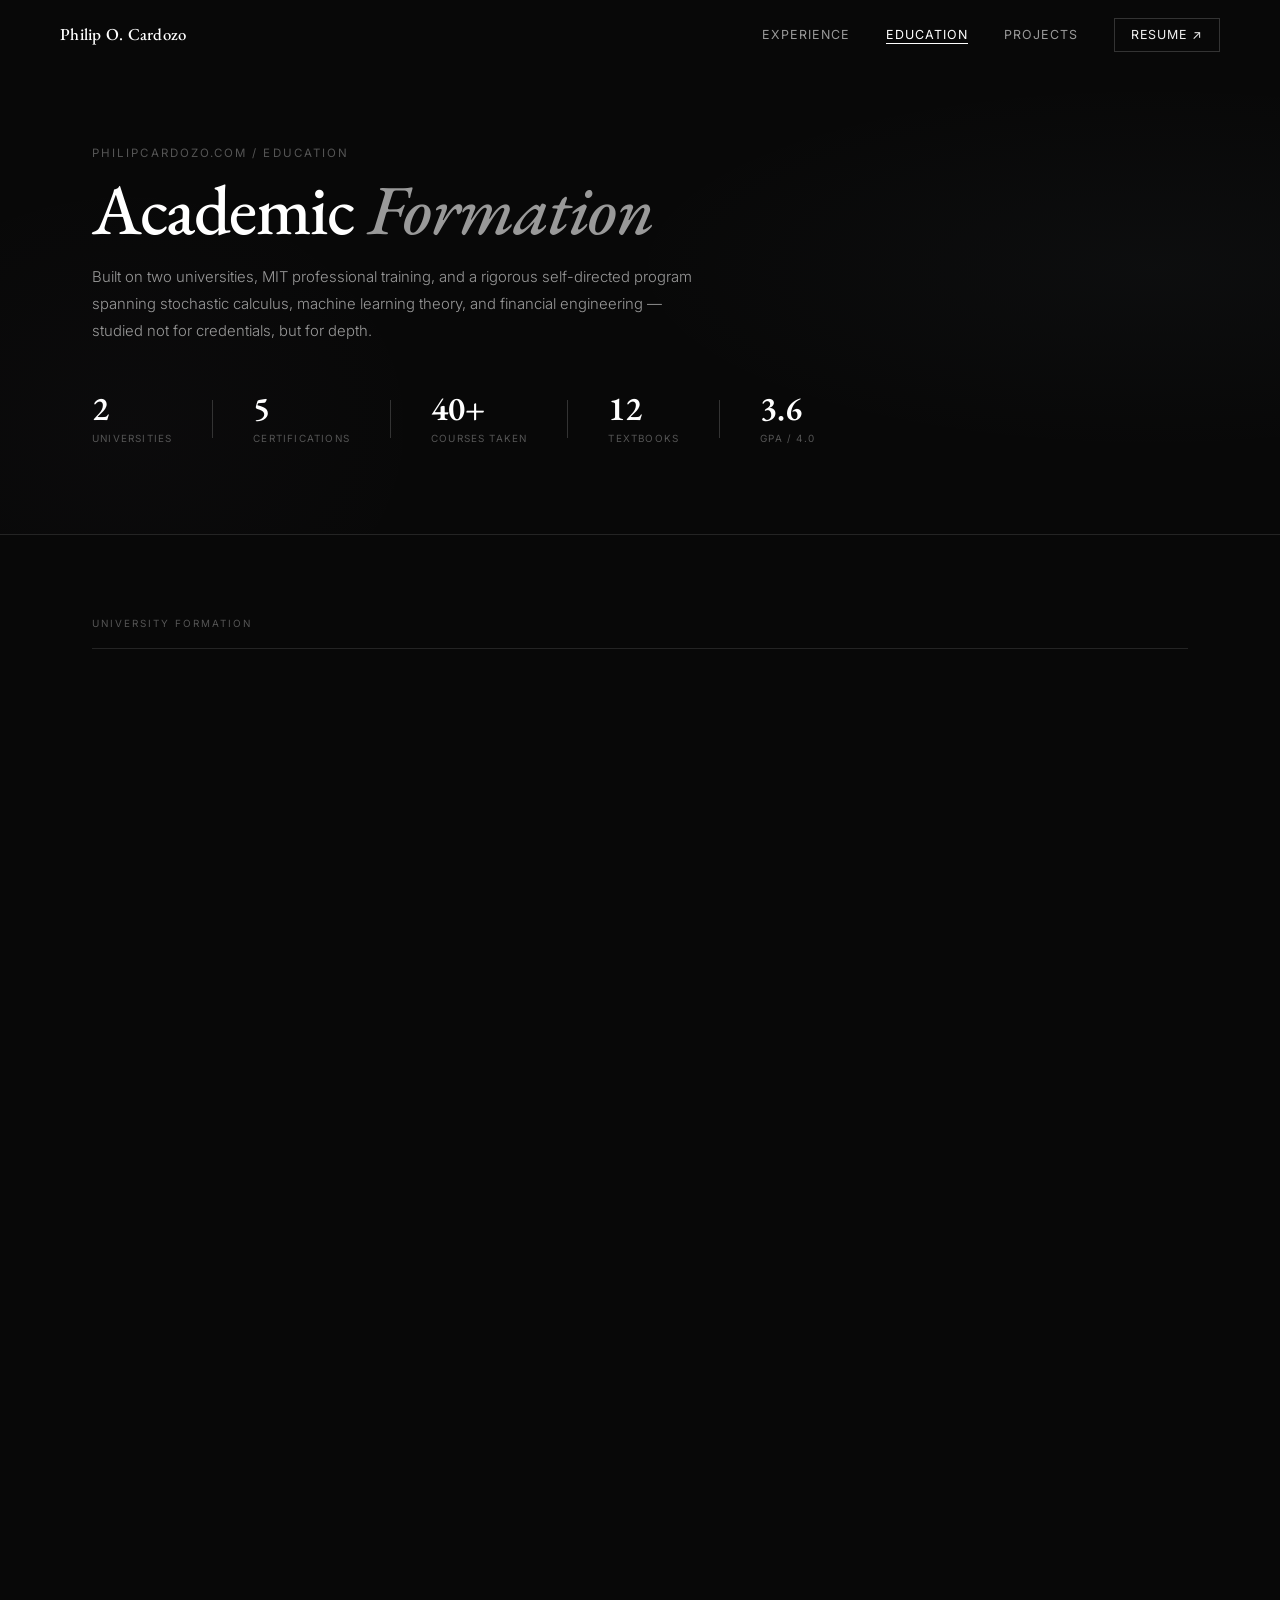
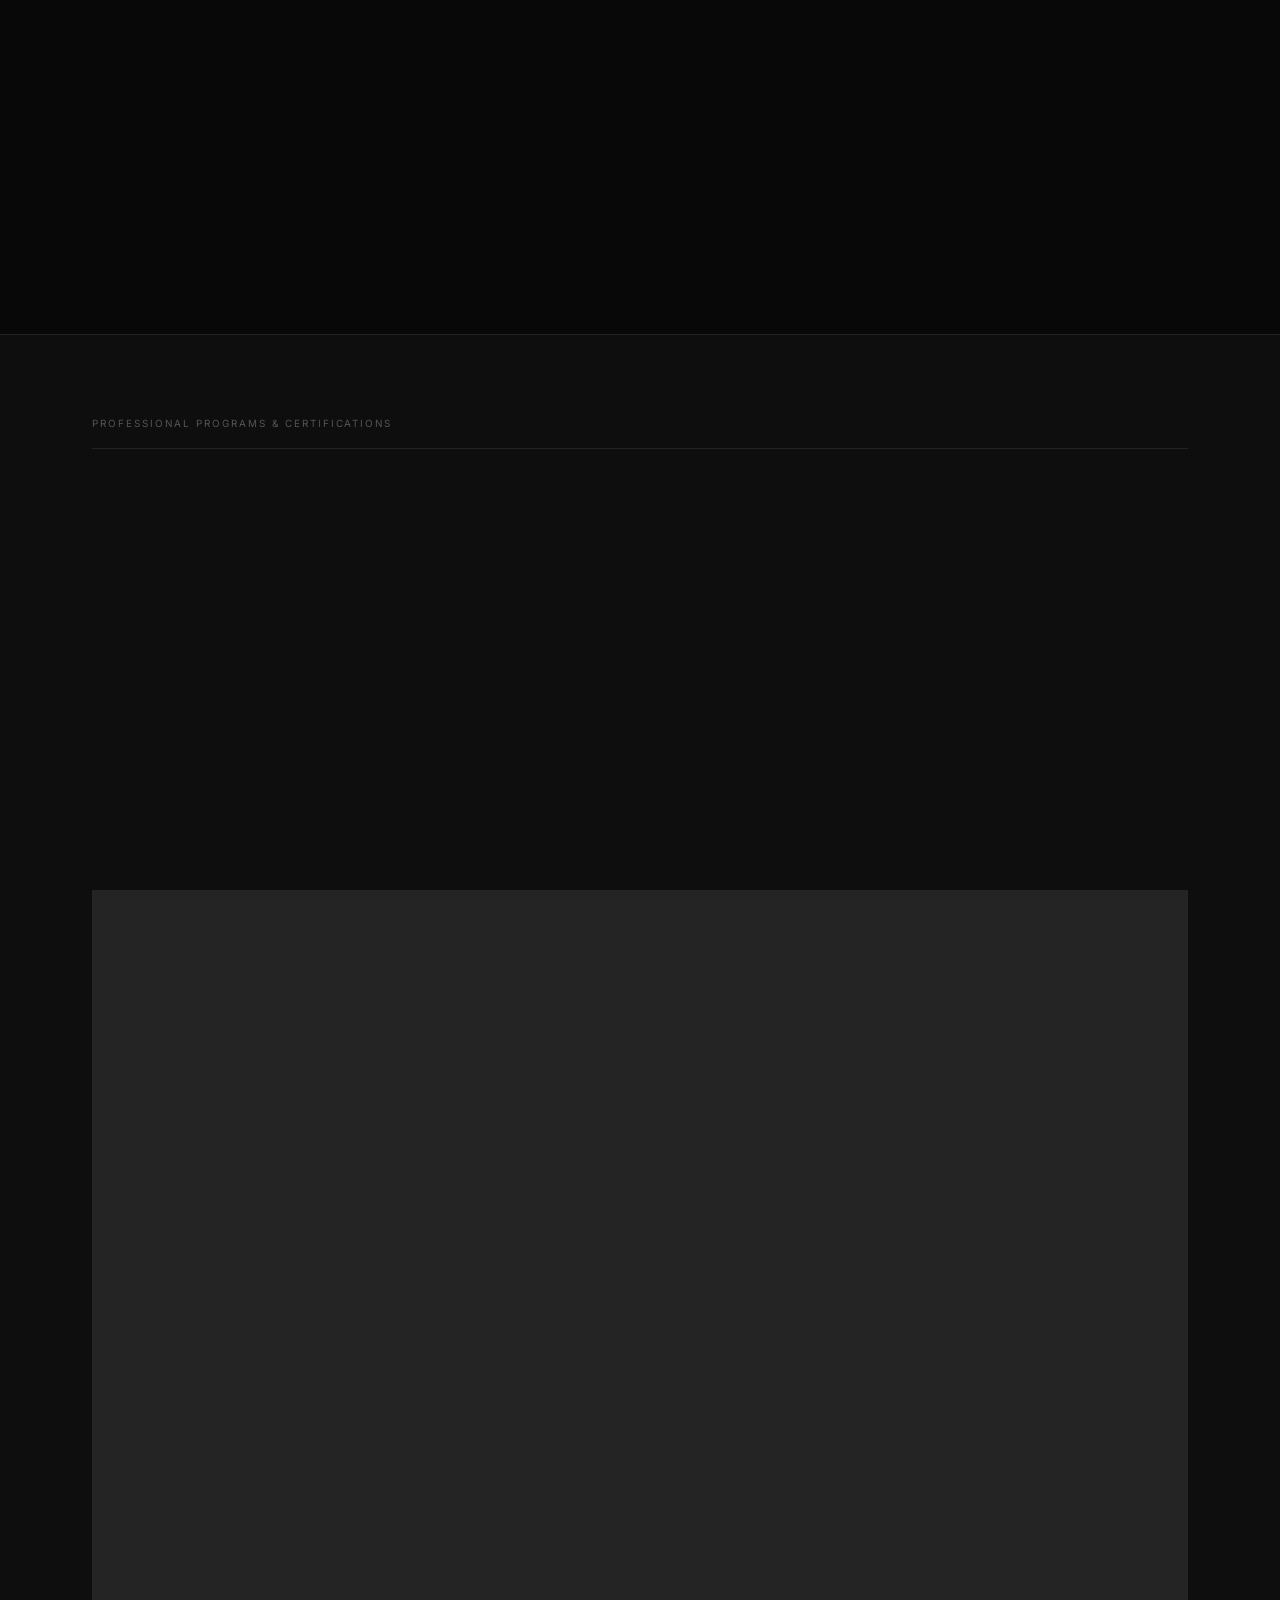
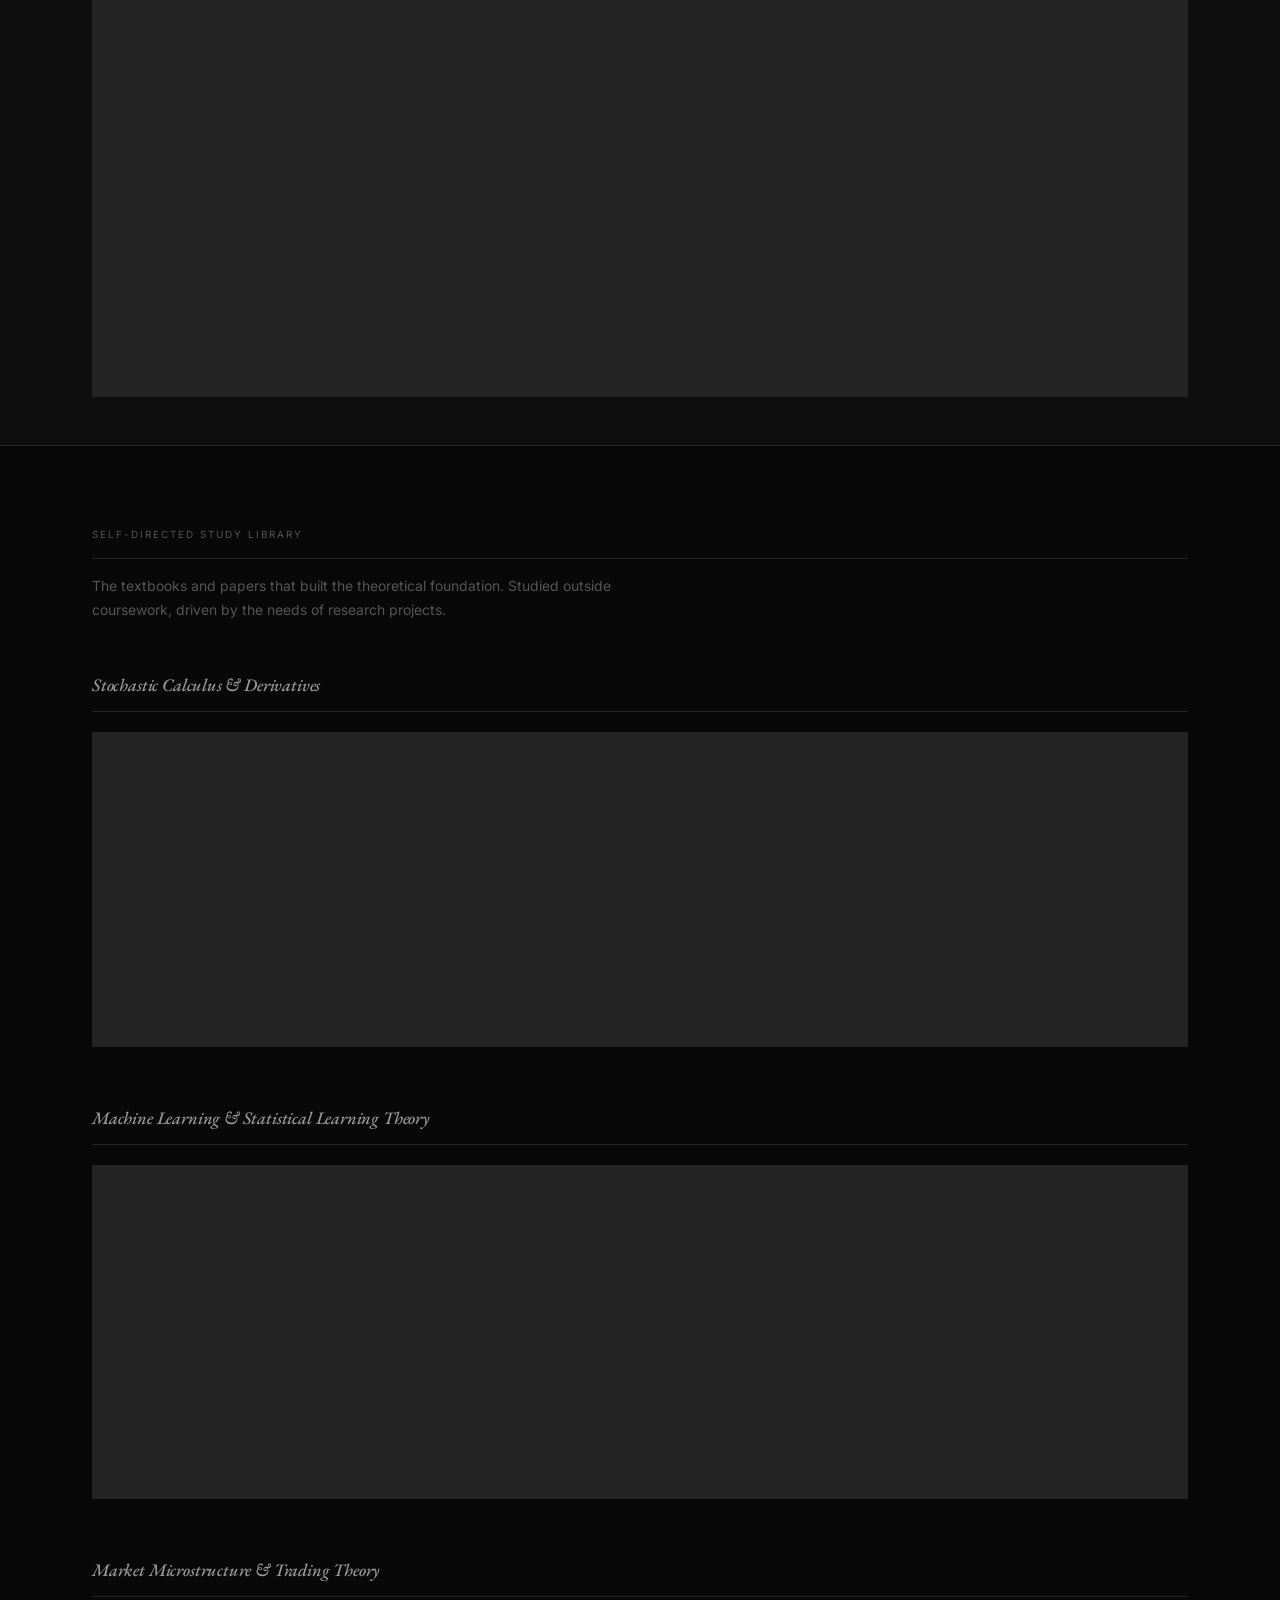
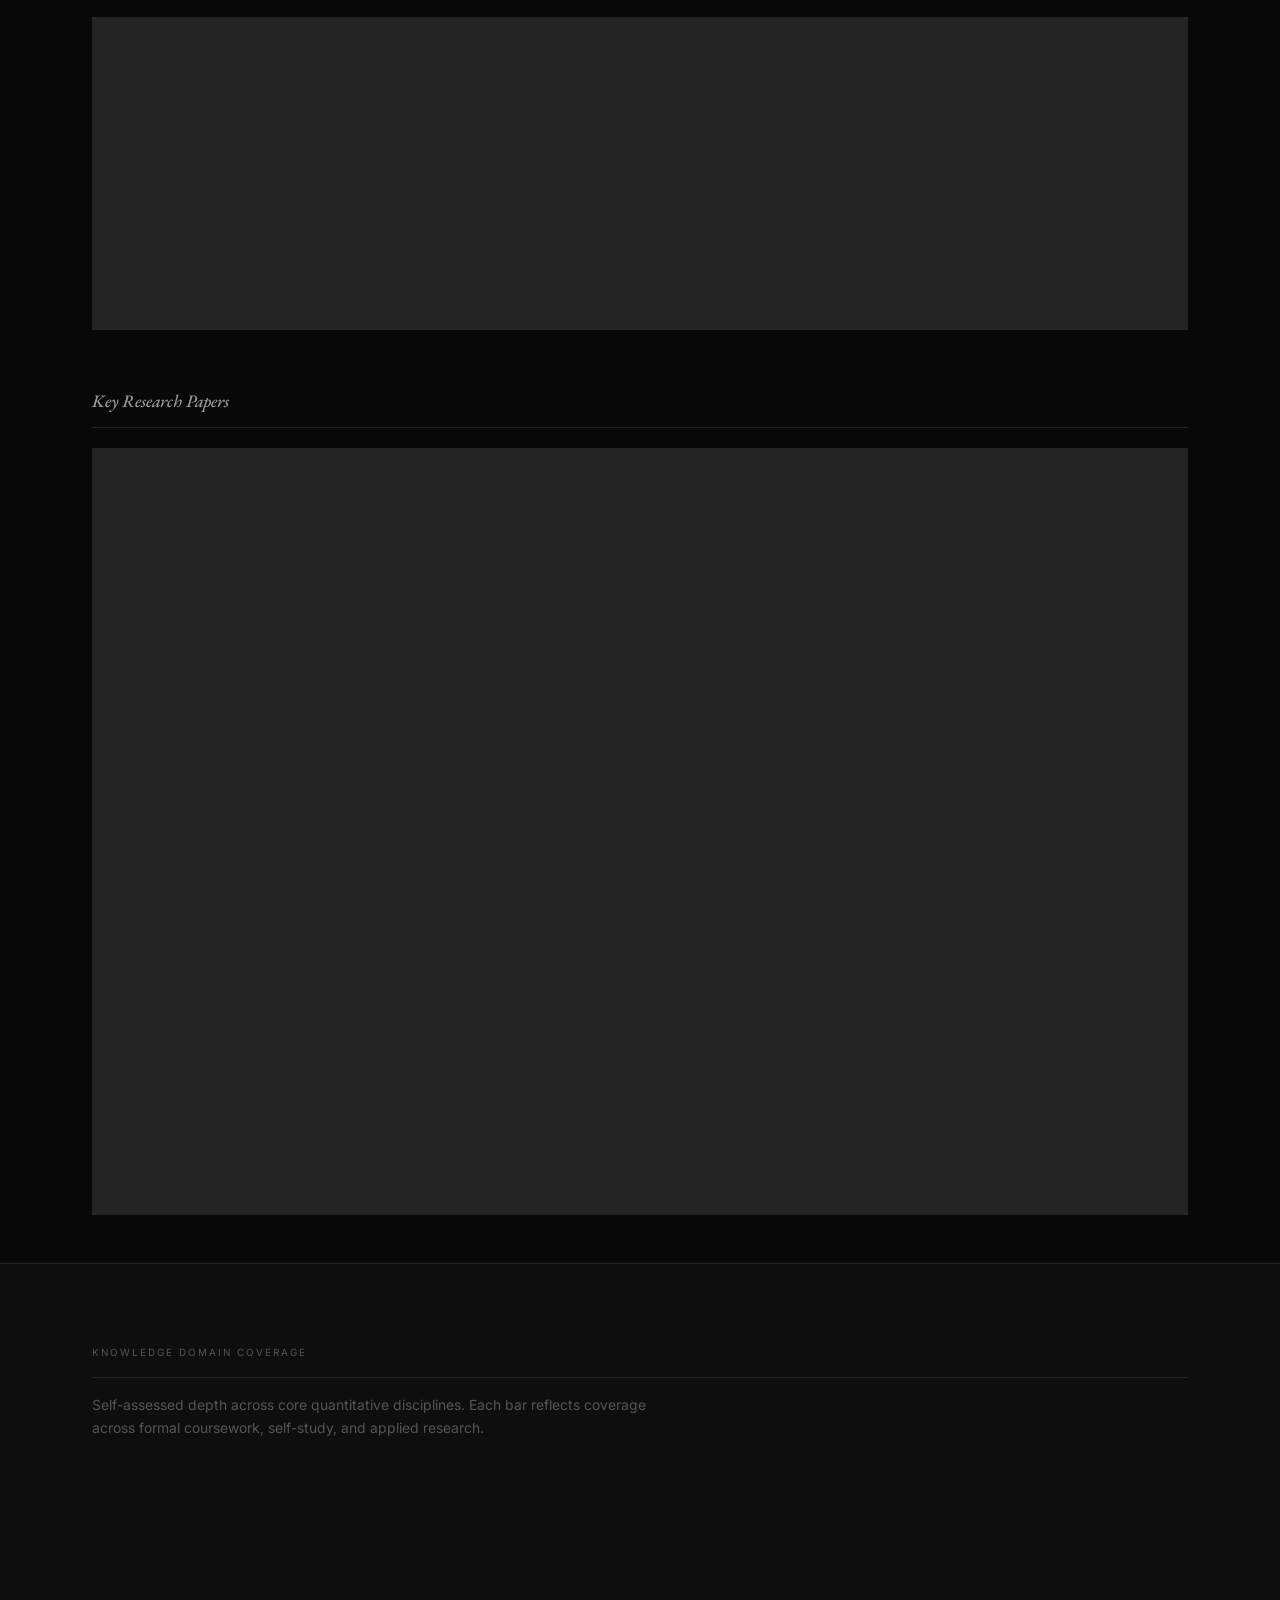
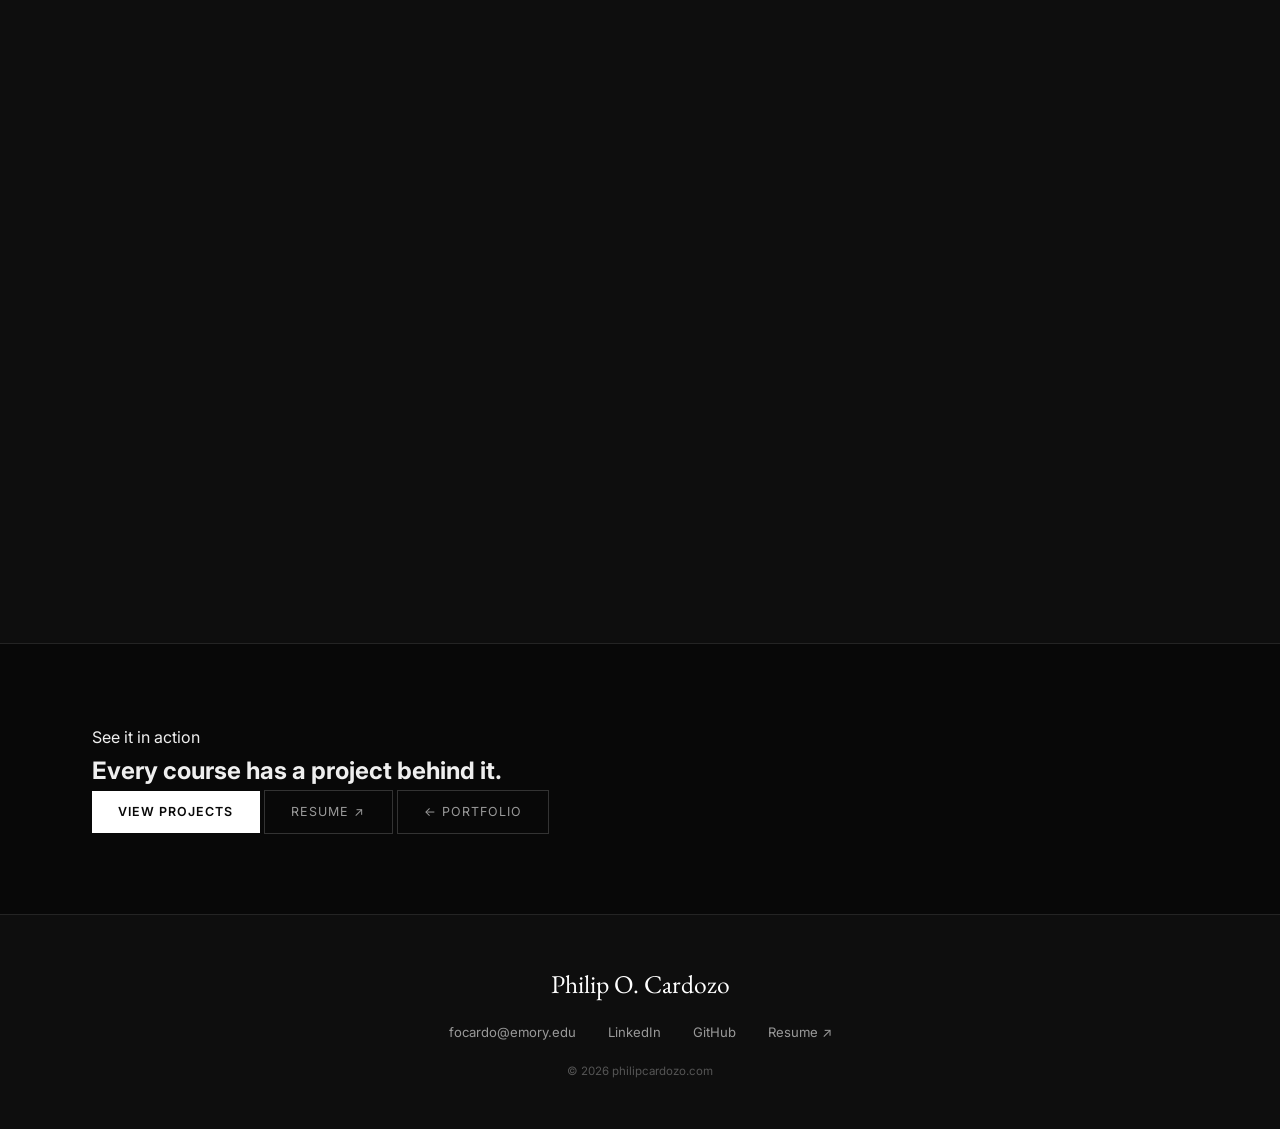
==== commit d2a52b22: "Add nav-active class for consistent active page indicator - styles.css: add .nav-active with white c" ====
--- a/education.html
+++ b/education.html
@@ -22,7 +22,7 @@
       </button>
       <div class="nav-links" id="navLinks">
         <a href="index.html#experience">Experience</a>
-        <a href="education.html" style="color: var(--white);">Education</a>
+        <a href="education.html" class="nav-active">Education</a>
         <a href="projects.html">Projects</a>
         <a href="Resume.pdf" target="_blank" class="nav-resume">Resume ↗</a>
       </div>
--- a/styles.css
+++ b/styles.css
@@ -76,6 +76,13 @@
   transition: color 0.2s;
 }
 .nav-links a:hover { color: var(--white); }
+.nav-links a.nav-active {
+  color: var(--white) !important;
+  text-decoration: underline;
+  text-underline-offset: 4px;
+  text-decoration-thickness: 1px;
+  text-decoration-color: var(--white);
+}
 
 .nav-resume {
   padding: 0.38rem 1rem !important;
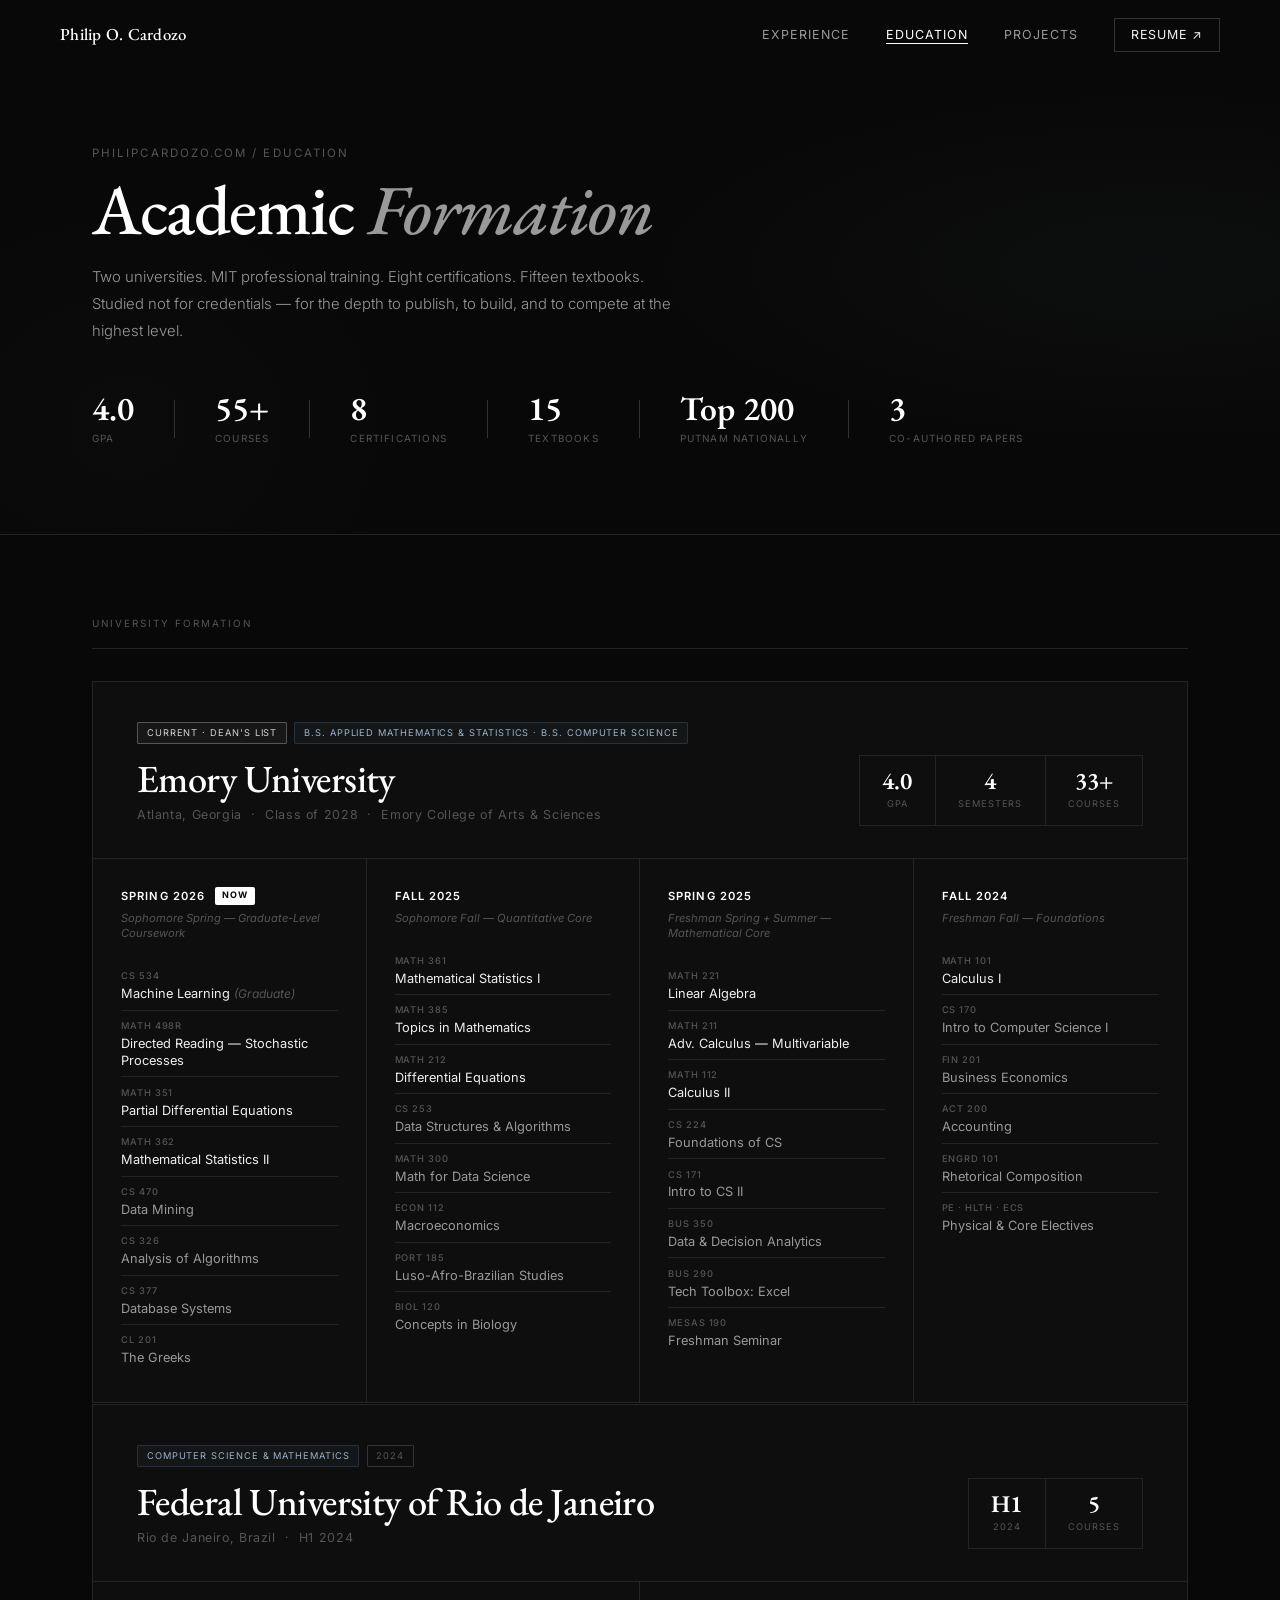
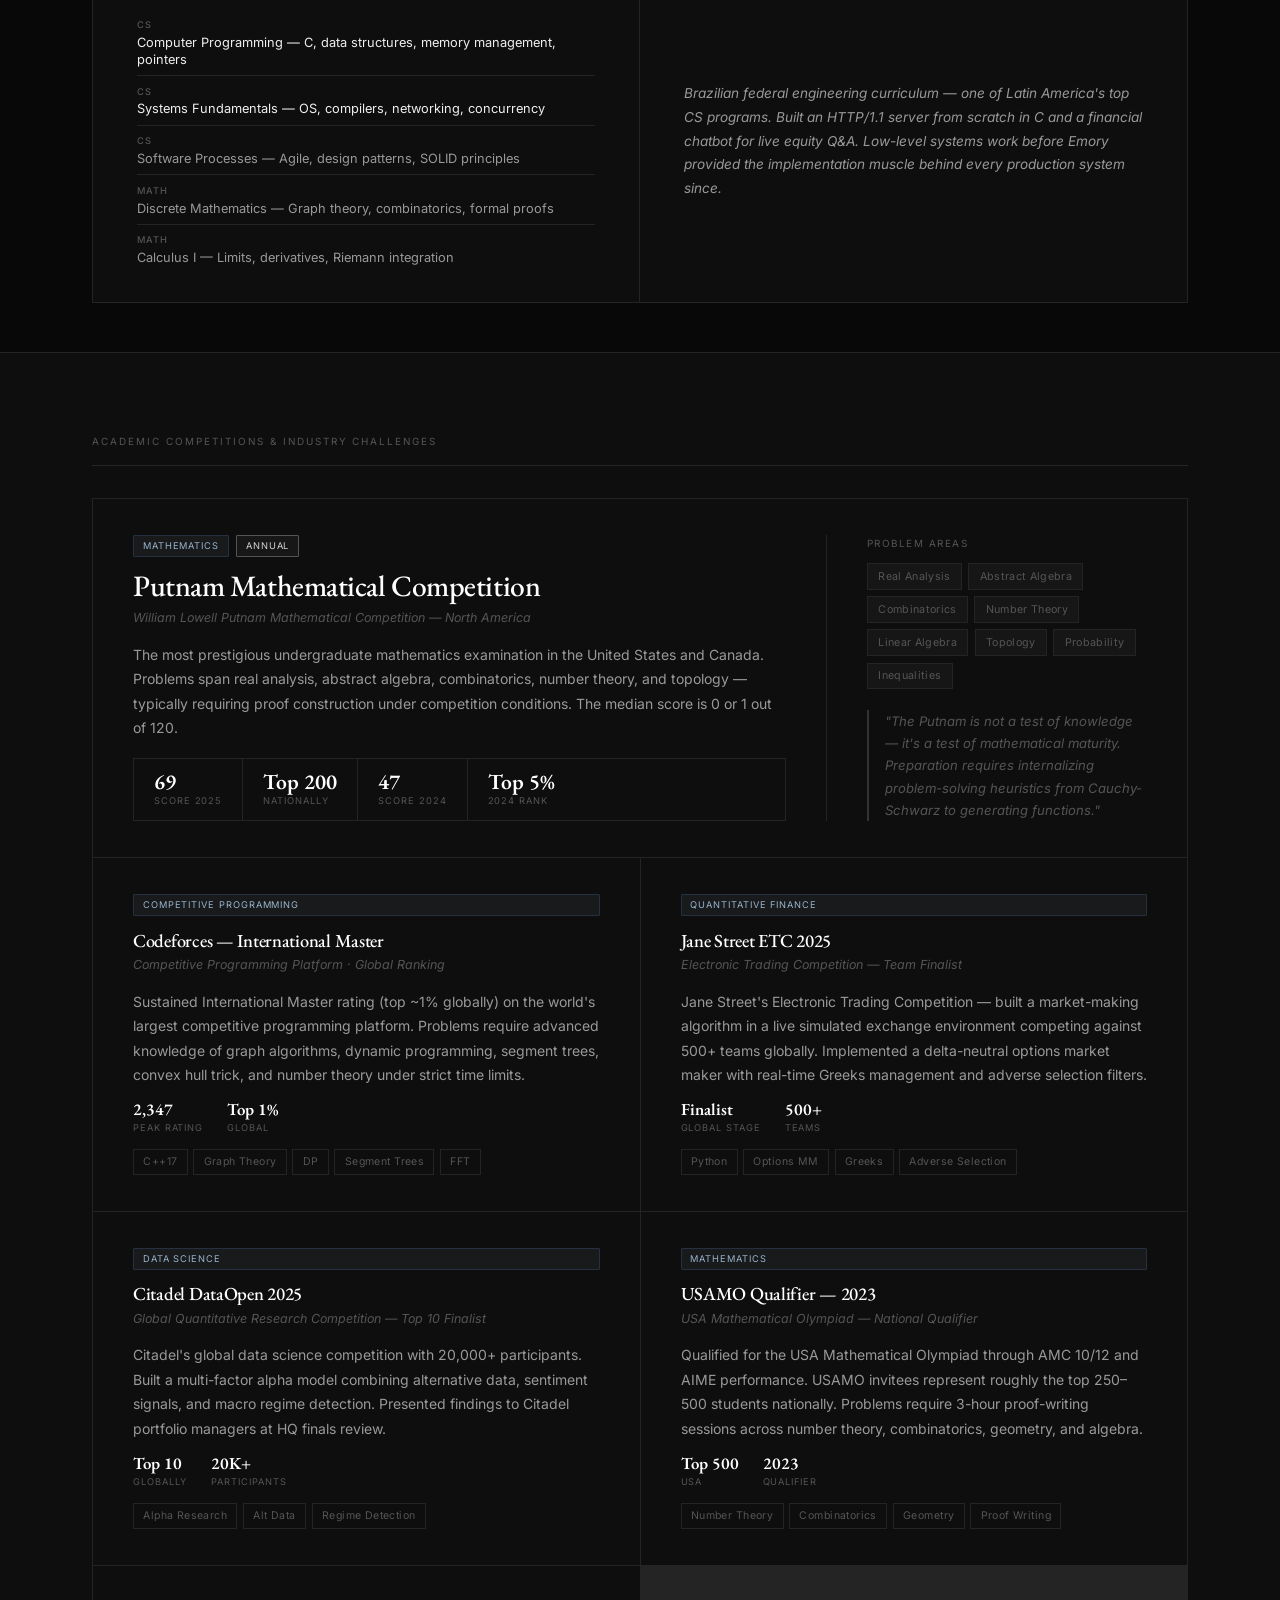
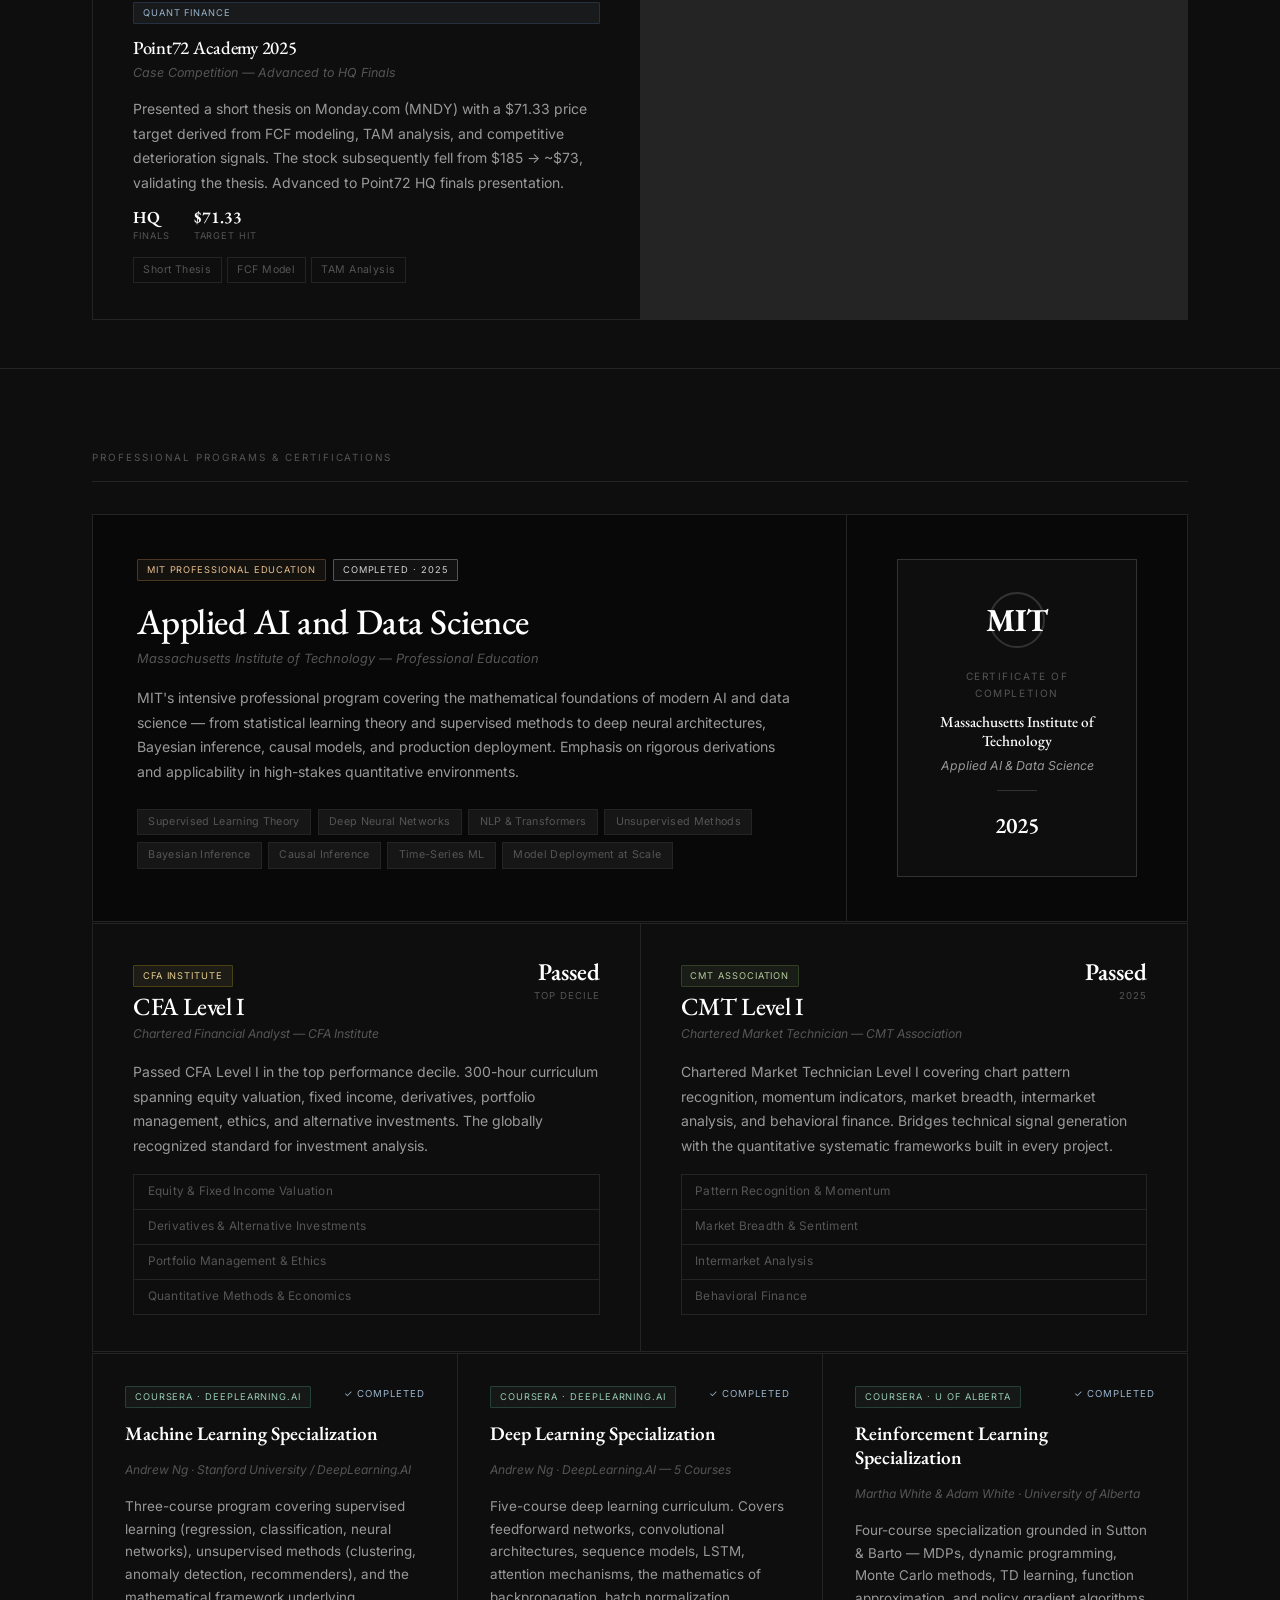
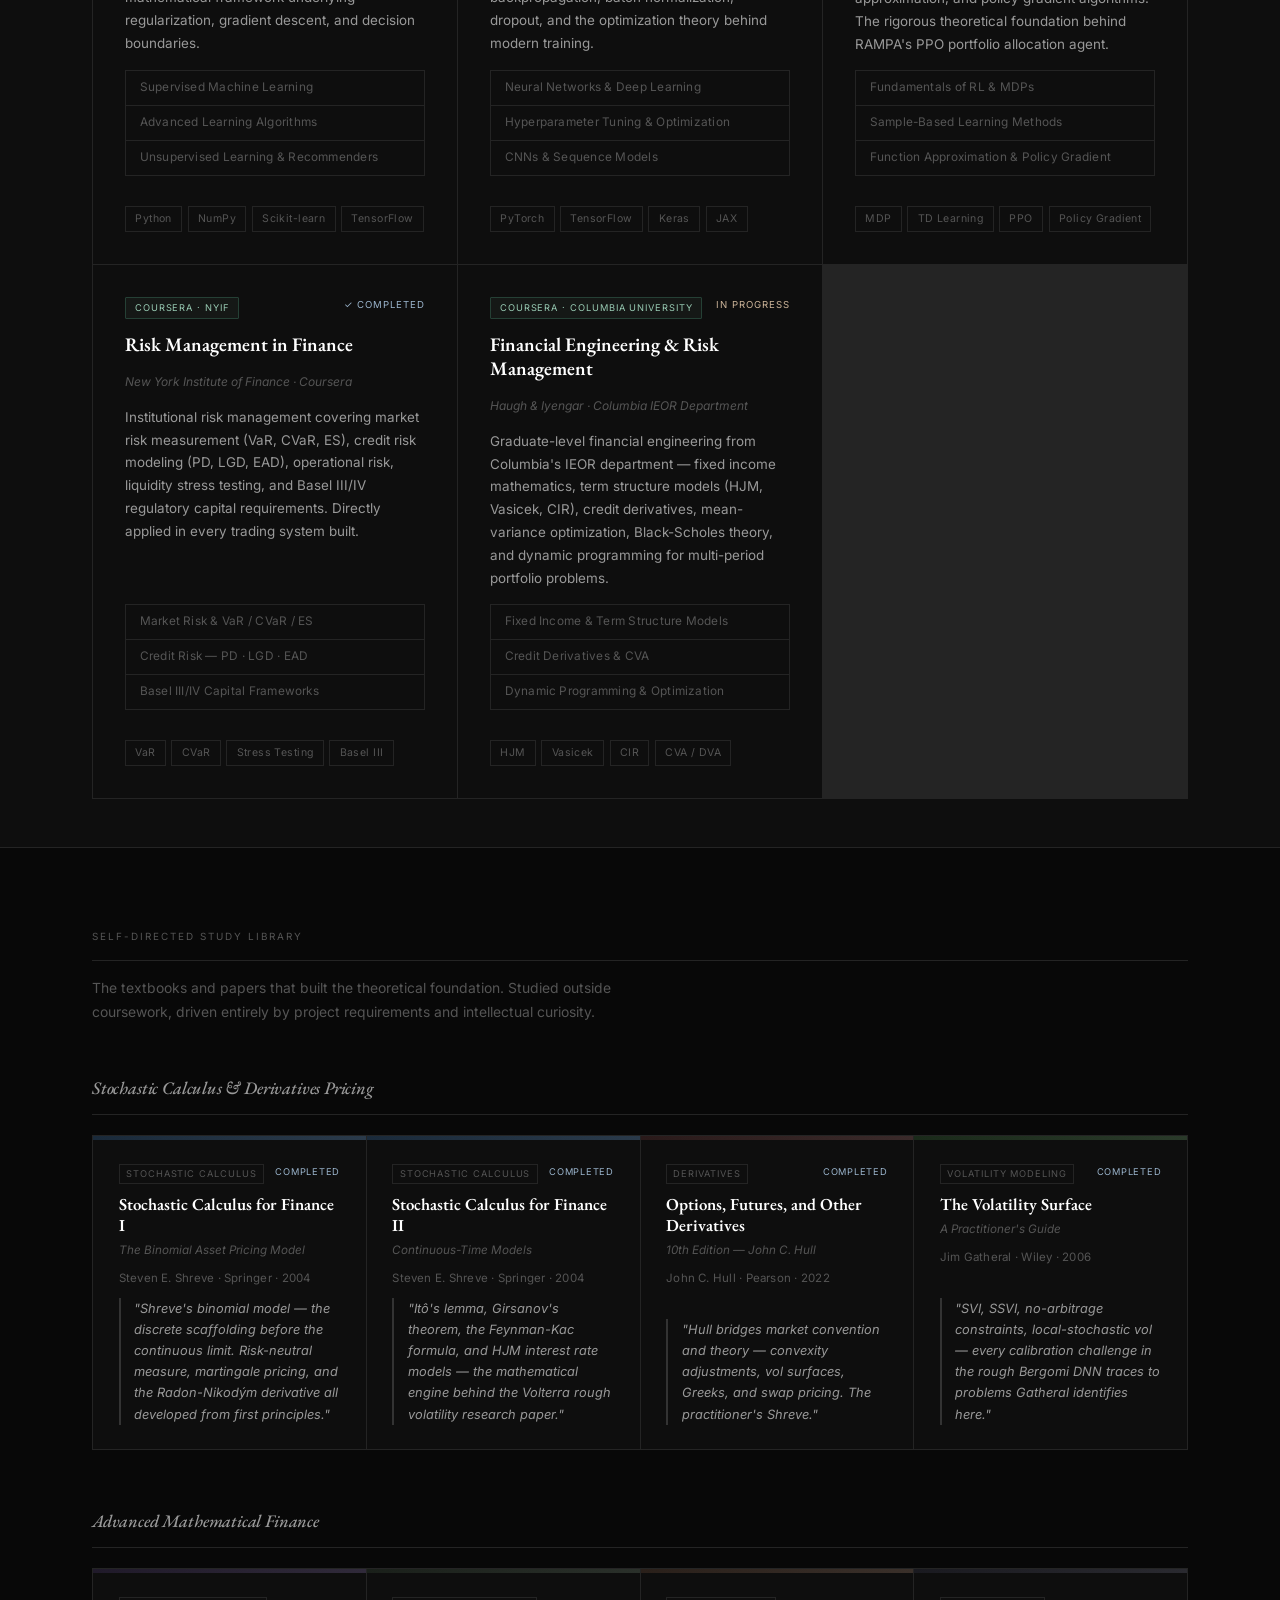
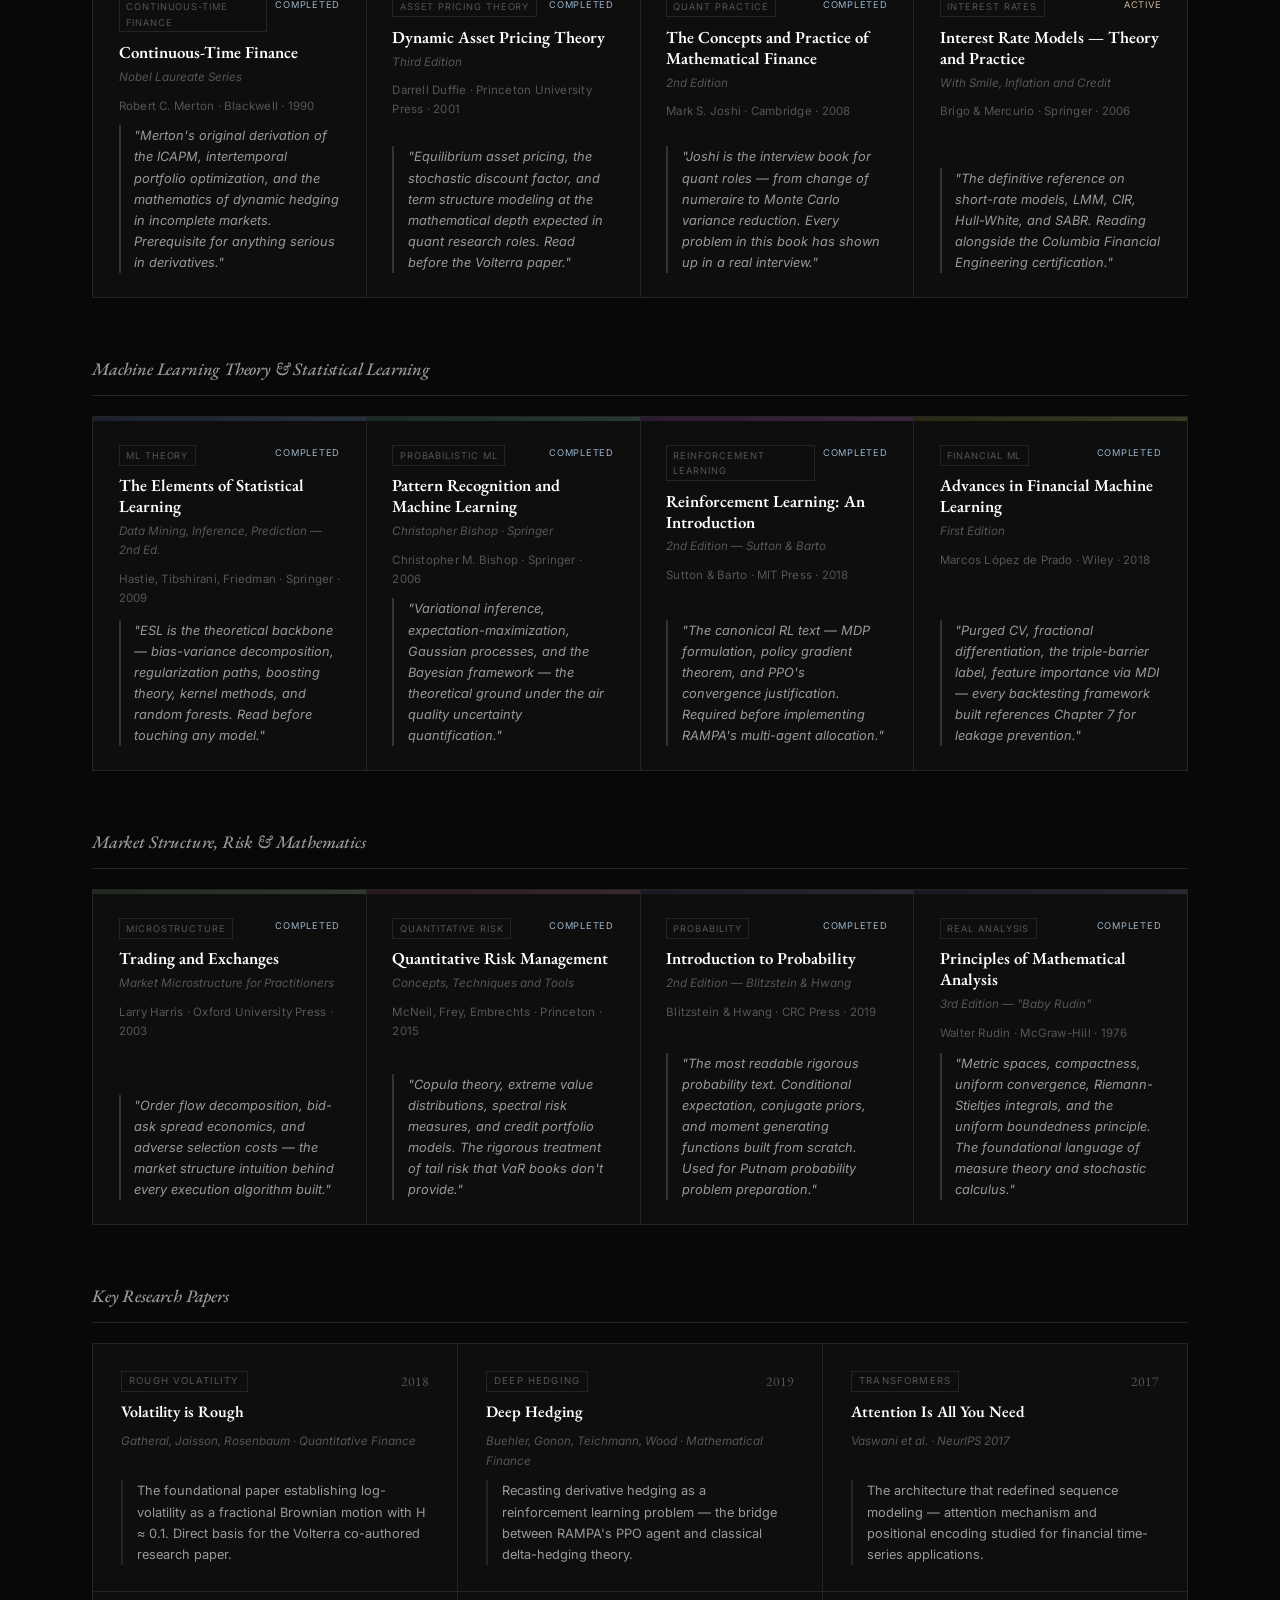
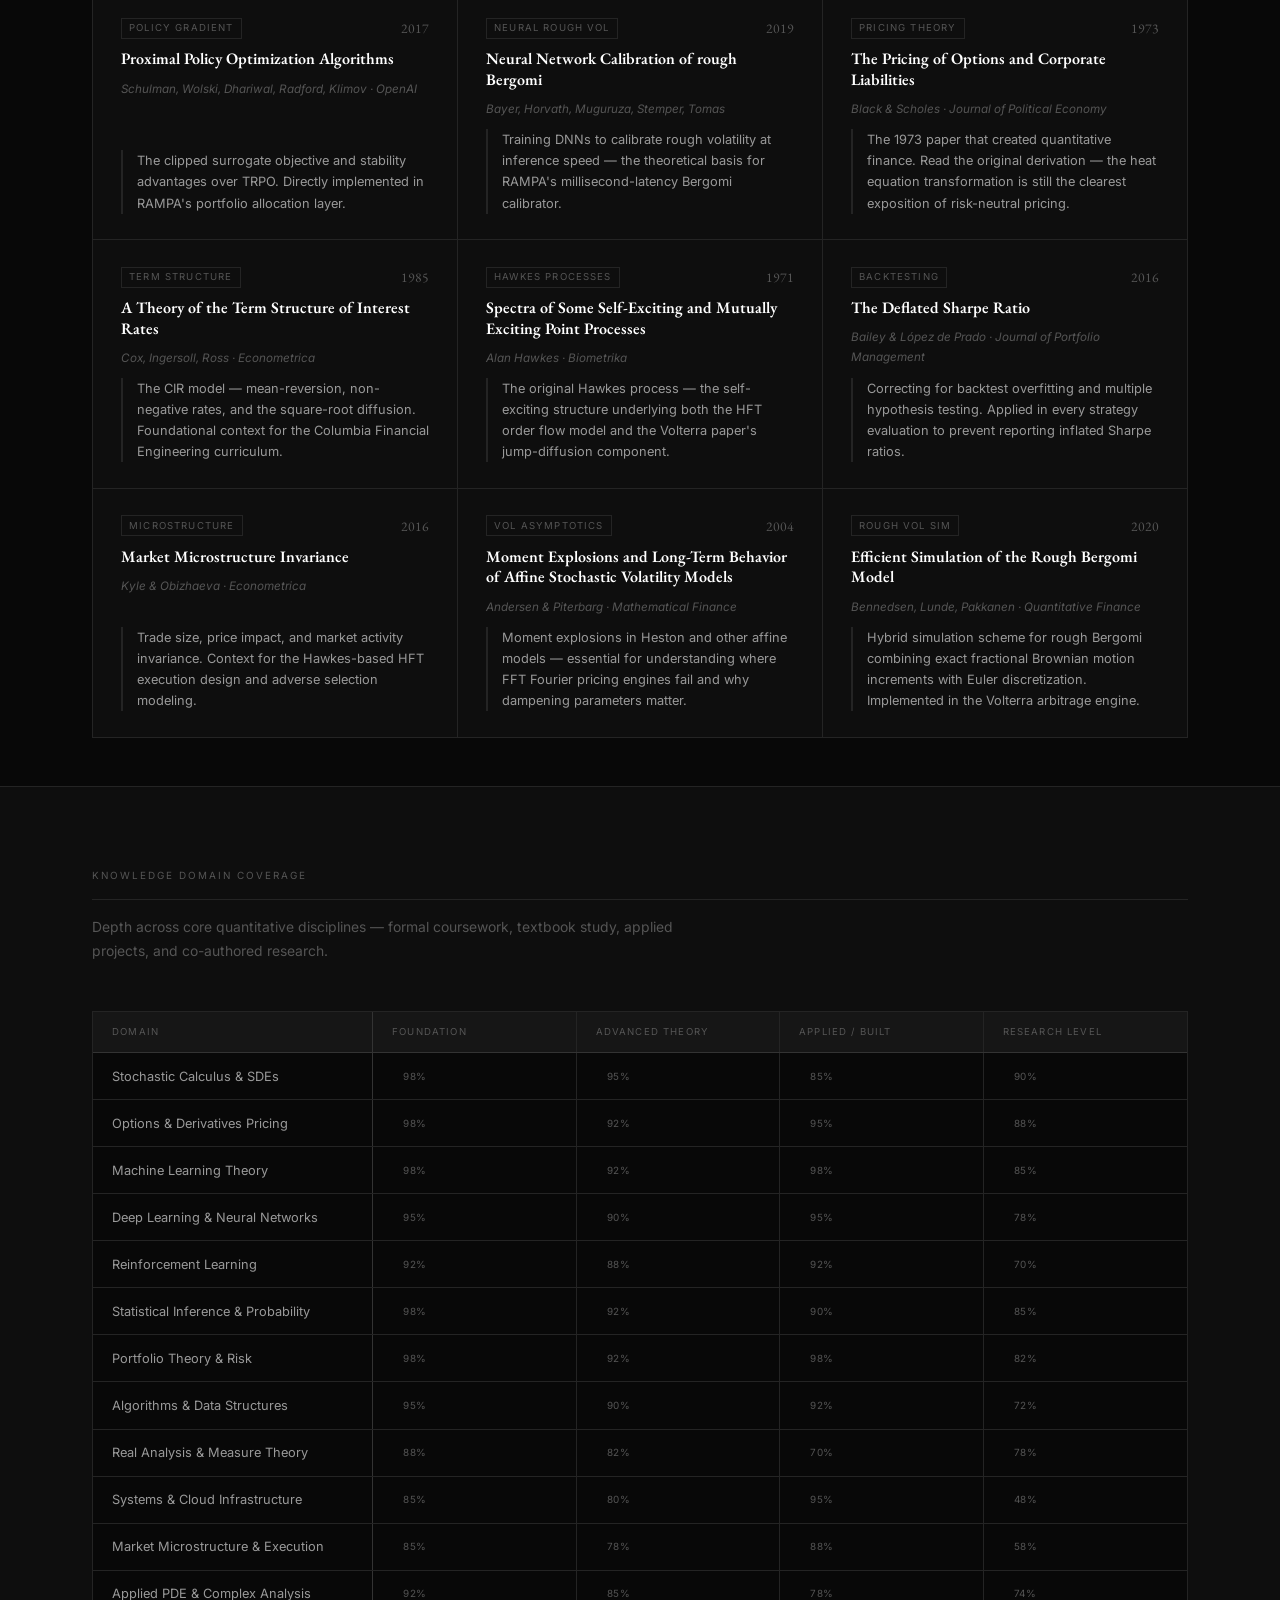
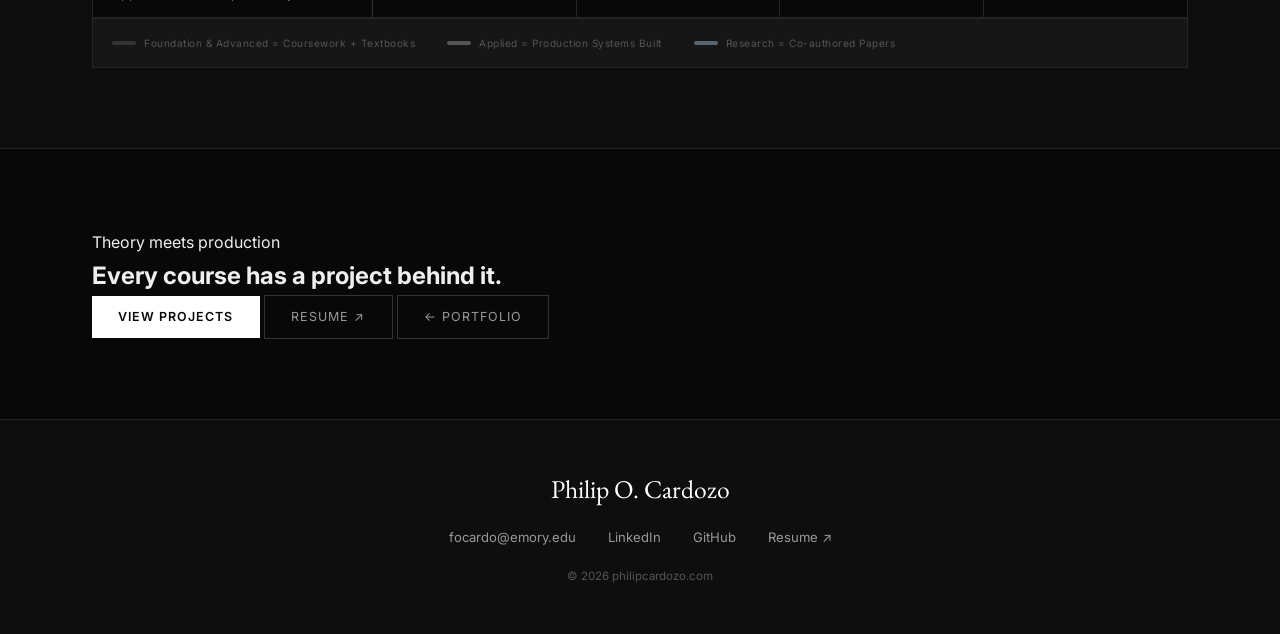
==== commit 4777db7a: "Add competitions section and industry certs to education page - Rewrote education.html with full .00" ====
--- a/education.html
+++ b/education.html
@@ -13,7 +13,6 @@
 </head>
 <body>
 
-  <!-- Navigation -->
   <nav id="navbar">
     <div class="nav-container">
       <a href="index.html" class="nav-brand">Philip O. Cardozo</a>
@@ -29,238 +28,117 @@
     </div>
   </nav>
 
-  <!-- Hero -->
+  <!-- ─── Hero ─────────────────────────────────────────────────────────── -->
   <section id="edu-hero">
     <div class="edu-hero-bg"></div>
     <div class="container">
       <p class="hero-eyebrow">philipcardozo.com / education</p>
       <h1 class="edu-hero-title">Academic <em>Formation</em></h1>
-      <p class="edu-hero-sub">Built on two universities, MIT professional training, and a rigorous self-directed program spanning stochastic calculus, machine learning theory, and financial engineering — studied not for credentials, but for depth.</p>
+      <p class="edu-hero-sub">Two universities. MIT professional training. Eight certifications. Fifteen textbooks. Studied not for credentials — for the depth to publish, to build, and to compete at the highest level.</p>
       <div class="edu-hero-stats">
-        <div class="eh-stat">
-          <span class="eh-num">2</span>
-          <span class="eh-label">Universities</span>
-        </div>
+        <div class="eh-stat"><span class="eh-num">4.0</span><span class="eh-label">GPA</span></div>
         <div class="eh-divider"></div>
-        <div class="eh-stat">
-          <span class="eh-num">5</span>
-          <span class="eh-label">Certifications</span>
-        </div>
+        <div class="eh-stat"><span class="eh-num">55+</span><span class="eh-label">Courses</span></div>
         <div class="eh-divider"></div>
-        <div class="eh-stat">
-          <span class="eh-num">40+</span>
-          <span class="eh-label">Courses Taken</span>
-        </div>
+        <div class="eh-stat"><span class="eh-num">8</span><span class="eh-label">Certifications</span></div>
         <div class="eh-divider"></div>
-        <div class="eh-stat">
-          <span class="eh-num">12</span>
-          <span class="eh-label">Textbooks</span>
-        </div>
+        <div class="eh-stat"><span class="eh-num">15</span><span class="eh-label">Textbooks</span></div>
         <div class="eh-divider"></div>
-        <div class="eh-stat">
-          <span class="eh-num">3.6</span>
-          <span class="eh-label">GPA / 4.0</span>
-        </div>
+        <div class="eh-stat"><span class="eh-num">Top 200</span><span class="eh-label">Putnam Nationally</span></div>
+        <div class="eh-divider"></div>
+        <div class="eh-stat"><span class="eh-num">3</span><span class="eh-label">Co-authored Papers</span></div>
       </div>
     </div>
   </section>
 
-  <!-- University Formation -->
+  <!-- ─── University ───────────────────────────────────────────────────── -->
   <section id="university">
     <div class="container">
       <p class="edu-section-label">University Formation</p>
 
-      <!-- Emory University -->
-      <div class="uni-card reveal">
+      <div class="uni-card">
         <div class="uni-card-header">
           <div class="uni-header-left">
             <div class="uni-badge-row">
-              <span class="edu-badge badge-current">Current</span>
+              <span class="edu-badge badge-current">Current · Dean's List</span>
               <span class="edu-badge badge-degree">B.S. Applied Mathematics &amp; Statistics · B.S. Computer Science</span>
             </div>
             <h2 class="uni-name">Emory University</h2>
-            <p class="uni-location">Atlanta, Georgia &nbsp;·&nbsp; Class of 2028</p>
+            <p class="uni-location">Atlanta, Georgia &nbsp;·&nbsp; Class of 2028 &nbsp;·&nbsp; Emory College of Arts &amp; Sciences</p>
           </div>
           <div class="uni-header-right">
-            <div class="uni-stat-block">
-              <span class="usb-val">3.6</span>
-              <span class="usb-key">GPA</span>
-            </div>
-            <div class="uni-stat-block">
-              <span class="usb-val">4</span>
-              <span class="usb-key">Semesters</span>
-            </div>
-            <div class="uni-stat-block">
-              <span class="usb-val">30+</span>
-              <span class="usb-key">Courses</span>
-            </div>
-          </div>
-        </div>
-
+            <div class="uni-stat-block"><span class="usb-val">4.0</span><span class="usb-key">GPA</span></div>
+            <div class="uni-stat-block"><span class="usb-val">4</span><span class="usb-key">Semesters</span></div>
+            <div class="uni-stat-block"><span class="usb-val">33+</span><span class="usb-key">Courses</span></div>
+          </div>
+        </div>
         <div class="uni-semesters">
 
           <div class="semester-col">
             <div class="sem-header">
               <span class="sem-label">Spring 2026</span>
-              <span class="sem-tag current-sem">Now</span>
-            </div>
-            <p class="sem-subtitle">Sophomore Spring — Advanced Graduate-Level Coursework</p>
+              <span class="sem-tag">Now</span>
+            </div>
+            <p class="sem-subtitle">Sophomore Spring — Graduate-Level Coursework</p>
             <div class="sem-courses">
-              <div class="course-item highlight">
-                <span class="course-code">CS 534</span>
-                <span class="course-name">Machine Learning <em>(Graduate)</em></span>
-              </div>
-              <div class="course-item highlight">
-                <span class="course-code">MATH 498R</span>
-                <span class="course-name">Directed Reading — Stochastic Processes</span>
-              </div>
-              <div class="course-item highlight">
-                <span class="course-code">MATH 351</span>
-                <span class="course-name">Partial Differential Equations</span>
-              </div>
-              <div class="course-item highlight">
-                <span class="course-code">MATH 362</span>
-                <span class="course-name">Mathematical Statistics II</span>
-              </div>
-              <div class="course-item">
-                <span class="course-code">CS 470</span>
-                <span class="course-name">Data Mining</span>
-              </div>
-              <div class="course-item">
-                <span class="course-code">CS 326</span>
-                <span class="course-name">Analysis of Algorithms</span>
-              </div>
-              <div class="course-item">
-                <span class="course-code">CS 377</span>
-                <span class="course-name">Database Systems</span>
-              </div>
-              <div class="course-item">
-                <span class="course-code">CL 201</span>
-                <span class="course-name">The Greeks</span>
-              </div>
+              <div class="course-item highlight"><span class="course-code">CS 534</span><span class="course-name">Machine Learning <em>(Graduate)</em></span></div>
+              <div class="course-item highlight"><span class="course-code">MATH 498R</span><span class="course-name">Directed Reading — Stochastic Processes</span></div>
+              <div class="course-item highlight"><span class="course-code">MATH 351</span><span class="course-name">Partial Differential Equations</span></div>
+              <div class="course-item highlight"><span class="course-code">MATH 362</span><span class="course-name">Mathematical Statistics II</span></div>
+              <div class="course-item"><span class="course-code">CS 470</span><span class="course-name">Data Mining</span></div>
+              <div class="course-item"><span class="course-code">CS 326</span><span class="course-name">Analysis of Algorithms</span></div>
+              <div class="course-item"><span class="course-code">CS 377</span><span class="course-name">Database Systems</span></div>
+              <div class="course-item"><span class="course-code">CL 201</span><span class="course-name">The Greeks</span></div>
             </div>
           </div>
 
           <div class="semester-col">
-            <div class="sem-header">
-              <span class="sem-label">Fall 2025</span>
-            </div>
+            <div class="sem-header"><span class="sem-label">Fall 2025</span></div>
             <p class="sem-subtitle">Sophomore Fall — Quantitative Core</p>
             <div class="sem-courses">
-              <div class="course-item highlight">
-                <span class="course-code">MATH 361</span>
-                <span class="course-name">Mathematical Statistics I</span>
-              </div>
-              <div class="course-item highlight">
-                <span class="course-code">MATH 385</span>
-                <span class="course-name">Topics in Mathematics</span>
-              </div>
-              <div class="course-item highlight">
-                <span class="course-code">MATH 212</span>
-                <span class="course-name">Differential Equations</span>
-              </div>
-              <div class="course-item">
-                <span class="course-code">CS 253</span>
-                <span class="course-name">Data Structures &amp; Algorithms</span>
-              </div>
-              <div class="course-item">
-                <span class="course-code">MATH 300</span>
-                <span class="course-name">Math for Data Science</span>
-              </div>
-              <div class="course-item">
-                <span class="course-code">ECON 112</span>
-                <span class="course-name">Macroeconomics</span>
-              </div>
-              <div class="course-item">
-                <span class="course-code">PORT 185</span>
-                <span class="course-name">Luso-Afro-Brazilian Studies</span>
-              </div>
-              <div class="course-item">
-                <span class="course-code">BIOL 120</span>
-                <span class="course-name">Concepts in Biology</span>
-              </div>
+              <div class="course-item highlight"><span class="course-code">MATH 361</span><span class="course-name">Mathematical Statistics I</span></div>
+              <div class="course-item highlight"><span class="course-code">MATH 385</span><span class="course-name">Topics in Mathematics</span></div>
+              <div class="course-item highlight"><span class="course-code">MATH 212</span><span class="course-name">Differential Equations</span></div>
+              <div class="course-item"><span class="course-code">CS 253</span><span class="course-name">Data Structures &amp; Algorithms</span></div>
+              <div class="course-item"><span class="course-code">MATH 300</span><span class="course-name">Math for Data Science</span></div>
+              <div class="course-item"><span class="course-code">ECON 112</span><span class="course-name">Macroeconomics</span></div>
+              <div class="course-item"><span class="course-code">PORT 185</span><span class="course-name">Luso-Afro-Brazilian Studies</span></div>
+              <div class="course-item"><span class="course-code">BIOL 120</span><span class="course-name">Concepts in Biology</span></div>
             </div>
           </div>
 
           <div class="semester-col">
-            <div class="sem-header">
-              <span class="sem-label">Spring 2025</span>
-            </div>
+            <div class="sem-header"><span class="sem-label">Spring 2025</span></div>
             <p class="sem-subtitle">Freshman Spring + Summer — Mathematical Core</p>
             <div class="sem-courses">
-              <div class="course-item highlight">
-                <span class="course-code">MATH 221</span>
-                <span class="course-name">Linear Algebra</span>
-              </div>
-              <div class="course-item highlight">
-                <span class="course-code">MATH 211</span>
-                <span class="course-name">Advanced Calculus (Multivariable)</span>
-              </div>
-              <div class="course-item highlight">
-                <span class="course-code">MATH 112</span>
-                <span class="course-name">Calculus II</span>
-              </div>
-              <div class="course-item">
-                <span class="course-code">CS 224</span>
-                <span class="course-name">Foundations of CS</span>
-              </div>
-              <div class="course-item">
-                <span class="course-code">CS 171</span>
-                <span class="course-name">Intro to CS II</span>
-              </div>
-              <div class="course-item">
-                <span class="course-code">BUS 350</span>
-                <span class="course-name">Data &amp; Decision Analytics</span>
-              </div>
-              <div class="course-item">
-                <span class="course-code">BUS 290</span>
-                <span class="course-name">Tech Toolbox: Excel</span>
-              </div>
-              <div class="course-item">
-                <span class="course-code">MESAS 190</span>
-                <span class="course-name">Freshman Seminar</span>
-              </div>
+              <div class="course-item highlight"><span class="course-code">MATH 221</span><span class="course-name">Linear Algebra</span></div>
+              <div class="course-item highlight"><span class="course-code">MATH 211</span><span class="course-name">Adv. Calculus — Multivariable</span></div>
+              <div class="course-item highlight"><span class="course-code">MATH 112</span><span class="course-name">Calculus II</span></div>
+              <div class="course-item"><span class="course-code">CS 224</span><span class="course-name">Foundations of CS</span></div>
+              <div class="course-item"><span class="course-code">CS 171</span><span class="course-name">Intro to CS II</span></div>
+              <div class="course-item"><span class="course-code">BUS 350</span><span class="course-name">Data &amp; Decision Analytics</span></div>
+              <div class="course-item"><span class="course-code">BUS 290</span><span class="course-name">Tech Toolbox: Excel</span></div>
+              <div class="course-item"><span class="course-code">MESAS 190</span><span class="course-name">Freshman Seminar</span></div>
             </div>
           </div>
 
           <div class="semester-col">
-            <div class="sem-header">
-              <span class="sem-label">Fall 2024</span>
-            </div>
+            <div class="sem-header"><span class="sem-label">Fall 2024</span></div>
             <p class="sem-subtitle">Freshman Fall — Foundations</p>
             <div class="sem-courses">
-              <div class="course-item highlight">
-                <span class="course-code">MATH 101</span>
-                <span class="course-name">Calculus I</span>
-              </div>
-              <div class="course-item">
-                <span class="course-code">CS 170</span>
-                <span class="course-name">Intro to Computer Science I</span>
-              </div>
-              <div class="course-item">
-                <span class="course-code">FIN 201</span>
-                <span class="course-name">Business Economics</span>
-              </div>
-              <div class="course-item">
-                <span class="course-code">ACT 200</span>
-                <span class="course-name">Accounting</span>
-              </div>
-              <div class="course-item">
-                <span class="course-code">ENGRD 101</span>
-                <span class="course-name">Rhetorical Composition</span>
-              </div>
-              <div class="course-item">
-                <span class="course-code">PE · HLTH · ECS</span>
-                <span class="course-name">Physical &amp; Core Electives</span>
-              </div>
-            </div>
-          </div>
-
-        </div><!-- end semesters -->
-      </div><!-- end Emory card -->
-
-      <!-- UFRJ -->
-      <div class="uni-card uni-card-secondary reveal">
+              <div class="course-item highlight"><span class="course-code">MATH 101</span><span class="course-name">Calculus I</span></div>
+              <div class="course-item"><span class="course-code">CS 170</span><span class="course-name">Intro to Computer Science I</span></div>
+              <div class="course-item"><span class="course-code">FIN 201</span><span class="course-name">Business Economics</span></div>
+              <div class="course-item"><span class="course-code">ACT 200</span><span class="course-name">Accounting</span></div>
+              <div class="course-item"><span class="course-code">ENGRD 101</span><span class="course-name">Rhetorical Composition</span></div>
+              <div class="course-item"><span class="course-code">PE · HLTH · ECS</span><span class="course-name">Physical &amp; Core Electives</span></div>
+            </div>
+          </div>
+
+        </div>
+      </div>
+
+      <div class="uni-card uni-card-secondary">
         <div class="uni-card-header">
           <div class="uni-header-left">
             <div class="uni-badge-row">
@@ -271,26 +149,20 @@
             <p class="uni-location">Rio de Janeiro, Brazil &nbsp;·&nbsp; H1 2024</p>
           </div>
           <div class="uni-header-right">
-            <div class="uni-stat-block">
-              <span class="usb-val">H1</span>
-              <span class="usb-key">2024</span>
-            </div>
-            <div class="uni-stat-block">
-              <span class="usb-val">5</span>
-              <span class="usb-key">Courses</span>
-            </div>
+            <div class="uni-stat-block"><span class="usb-val">H1</span><span class="usb-key">2024</span></div>
+            <div class="uni-stat-block"><span class="usb-val">5</span><span class="usb-key">Courses</span></div>
           </div>
         </div>
         <div class="ufrj-body">
           <div class="ufrj-courses">
-            <div class="course-item highlight"><span class="course-code">CS</span><span class="course-name">Computer Programming — C, data structures, memory management</span></div>
-            <div class="course-item highlight"><span class="course-code">CS</span><span class="course-name">Systems Fundamentals — OS, compilers, networking primitives</span></div>
-            <div class="course-item"><span class="course-code">CS</span><span class="course-name">Software Processes — Agile, design patterns, software lifecycle</span></div>
-            <div class="course-item"><span class="course-code">MATH</span><span class="course-name">Discrete Mathematics — Graph theory, combinatorics, proofs</span></div>
-            <div class="course-item"><span class="course-code">MATH</span><span class="course-name">Calculus I — Limits, derivatives, integrals</span></div>
+            <div class="course-item highlight"><span class="course-code">CS</span><span class="course-name">Computer Programming — C, data structures, memory management, pointers</span></div>
+            <div class="course-item highlight"><span class="course-code">CS</span><span class="course-name">Systems Fundamentals — OS, compilers, networking, concurrency</span></div>
+            <div class="course-item"><span class="course-code">CS</span><span class="course-name">Software Processes — Agile, design patterns, SOLID principles</span></div>
+            <div class="course-item"><span class="course-code">MATH</span><span class="course-name">Discrete Mathematics — Graph theory, combinatorics, formal proofs</span></div>
+            <div class="course-item"><span class="course-code">MATH</span><span class="course-name">Calculus I — Limits, derivatives, Riemann integration</span></div>
           </div>
           <div class="ufrj-note">
-            <p>First coding environment — built an HTTP server from scratch in C and a finance chatbot for stock market Q&amp;A. Brazilian university system's rigorous engineering curriculum provided a strong low-level CS foundation before transferring to Emory.</p>
+            <p>Brazilian federal engineering curriculum — one of Latin America's top CS programs. Built an HTTP/1.1 server from scratch in C and a financial chatbot for live equity Q&amp;A. Low-level systems work before Emory provided the implementation muscle behind every production system since.</p>
           </div>
         </div>
       </div>
@@ -298,34 +170,140 @@
     </div>
   </section>
 
-  <!-- Professional Programs -->
+  <!-- ─── Competitive Achievements ────────────────────────────────────── -->
+  <section id="competitions">
+    <div class="container">
+      <p class="edu-section-label">Academic Competitions &amp; Industry Challenges</p>
+
+      <div class="comp-grid">
+
+        <div class="comp-card comp-card-feat">
+          <div class="comp-card-inner">
+            <div class="comp-left">
+              <div class="comp-badge-row">
+                <span class="edu-badge badge-quant-comp">Mathematics</span>
+                <span class="edu-badge badge-current">Annual</span>
+              </div>
+              <h3 class="comp-title">Putnam Mathematical Competition</h3>
+              <p class="comp-sub">William Lowell Putnam Mathematical Competition — North America</p>
+              <p class="comp-desc">The most prestigious undergraduate mathematics examination in the United States and Canada. Problems span real analysis, abstract algebra, combinatorics, number theory, and topology — typically requiring proof construction under competition conditions. The median score is 0 or 1 out of 120.</p>
+              <div class="comp-metrics">
+                <div class="comp-metric"><span class="cm-val">69</span><span class="cm-key">Score 2025</span></div>
+                <div class="comp-metric"><span class="cm-val">Top 200</span><span class="cm-key">Nationally</span></div>
+                <div class="comp-metric"><span class="cm-val">47</span><span class="cm-key">Score 2024</span></div>
+                <div class="comp-metric"><span class="cm-val">Top 5%</span><span class="cm-key">2024 Rank</span></div>
+              </div>
+            </div>
+            <div class="comp-right">
+              <p class="comp-right-label">Problem Areas</p>
+              <div class="comp-topics">
+                <span>Real Analysis</span><span>Abstract Algebra</span><span>Combinatorics</span>
+                <span>Number Theory</span><span>Linear Algebra</span><span>Topology</span>
+                <span>Probability</span><span>Inequalities</span>
+              </div>
+              <div class="comp-quote">
+                <p>"The Putnam is not a test of knowledge — it's a test of mathematical maturity. Preparation requires internalizing problem-solving heuristics from Cauchy-Schwarz to generating functions."</p>
+              </div>
+            </div>
+          </div>
+        </div>
+
+        <div class="comp-card">
+          <span class="edu-badge badge-quant-comp">Competitive Programming</span>
+          <h3 class="comp-title">Codeforces — International Master</h3>
+          <p class="comp-sub">Competitive Programming Platform · Global Ranking</p>
+          <p class="comp-desc">Sustained International Master rating (top ~1% globally) on the world's largest competitive programming platform. Problems require advanced knowledge of graph algorithms, dynamic programming, segment trees, convex hull trick, and number theory under strict time limits.</p>
+          <div class="comp-metrics-sm">
+            <div class="comp-metric-sm"><span class="cm-val">2,347</span><span class="cm-key">Peak Rating</span></div>
+            <div class="comp-metric-sm"><span class="cm-val">Top 1%</span><span class="cm-key">Global</span></div>
+          </div>
+          <div class="tech-row" style="margin-top:auto">
+            <span>C++17</span><span>Graph Theory</span><span>DP</span><span>Segment Trees</span><span>FFT</span>
+          </div>
+        </div>
+
+        <div class="comp-card">
+          <span class="edu-badge badge-quant-comp">Quantitative Finance</span>
+          <h3 class="comp-title">Jane Street ETC 2025</h3>
+          <p class="comp-sub">Electronic Trading Competition — Team Finalist</p>
+          <p class="comp-desc">Jane Street's Electronic Trading Competition — built a market-making algorithm in a live simulated exchange environment competing against 500+ teams globally. Implemented a delta-neutral options market maker with real-time Greeks management and adverse selection filters.</p>
+          <div class="comp-metrics-sm">
+            <div class="comp-metric-sm"><span class="cm-val">Finalist</span><span class="cm-key">Global Stage</span></div>
+            <div class="comp-metric-sm"><span class="cm-val">500+</span><span class="cm-key">Teams</span></div>
+          </div>
+          <div class="tech-row" style="margin-top:auto">
+            <span>Python</span><span>Options MM</span><span>Greeks</span><span>Adverse Selection</span>
+          </div>
+        </div>
+
+        <div class="comp-card">
+          <span class="edu-badge badge-quant-comp">Data Science</span>
+          <h3 class="comp-title">Citadel DataOpen 2025</h3>
+          <p class="comp-sub">Global Quantitative Research Competition — Top 10 Finalist</p>
+          <p class="comp-desc">Citadel's global data science competition with 20,000+ participants. Built a multi-factor alpha model combining alternative data, sentiment signals, and macro regime detection. Presented findings to Citadel portfolio managers at HQ finals review.</p>
+          <div class="comp-metrics-sm">
+            <div class="comp-metric-sm"><span class="cm-val">Top 10</span><span class="cm-key">Globally</span></div>
+            <div class="comp-metric-sm"><span class="cm-val">20K+</span><span class="cm-key">Participants</span></div>
+          </div>
+          <div class="tech-row" style="margin-top:auto">
+            <span>Alpha Research</span><span>Alt Data</span><span>Regime Detection</span>
+          </div>
+        </div>
+
+        <div class="comp-card">
+          <span class="edu-badge badge-quant-comp">Mathematics</span>
+          <h3 class="comp-title">USAMO Qualifier — 2023</h3>
+          <p class="comp-sub">USA Mathematical Olympiad — National Qualifier</p>
+          <p class="comp-desc">Qualified for the USA Mathematical Olympiad through AMC 10/12 and AIME performance. USAMO invitees represent roughly the top 250–500 students nationally. Problems require 3-hour proof-writing sessions across number theory, combinatorics, geometry, and algebra.</p>
+          <div class="comp-metrics-sm">
+            <div class="comp-metric-sm"><span class="cm-val">Top 500</span><span class="cm-key">USA</span></div>
+            <div class="comp-metric-sm"><span class="cm-val">2023</span><span class="cm-key">Qualifier</span></div>
+          </div>
+          <div class="tech-row" style="margin-top:auto">
+            <span>Number Theory</span><span>Combinatorics</span><span>Geometry</span><span>Proof Writing</span>
+          </div>
+        </div>
+
+        <div class="comp-card">
+          <span class="edu-badge badge-quant-comp">Quant Finance</span>
+          <h3 class="comp-title">Point72 Academy 2025</h3>
+          <p class="comp-sub">Case Competition — Advanced to HQ Finals</p>
+          <p class="comp-desc">Presented a short thesis on Monday.com (MNDY) with a $71.33 price target derived from FCF modeling, TAM analysis, and competitive deterioration signals. The stock subsequently fell from $185 → ~$73, validating the thesis. Advanced to Point72 HQ finals presentation.</p>
+          <div class="comp-metrics-sm">
+            <div class="comp-metric-sm"><span class="cm-val">HQ</span><span class="cm-key">Finals</span></div>
+            <div class="comp-metric-sm"><span class="cm-val">$71.33</span><span class="cm-key">Target Hit</span></div>
+          </div>
+          <div class="tech-row" style="margin-top:auto">
+            <span>Short Thesis</span><span>FCF Model</span><span>TAM Analysis</span>
+          </div>
+        </div>
+
+      </div>
+    </div>
+  </section>
+
+  <!-- ─── Professional Programs ────────────────────────────────────────── -->
   <section id="certifications">
     <div class="container">
       <p class="edu-section-label">Professional Programs &amp; Certifications</p>
 
-      <!-- MIT -->
-      <div class="cert-featured reveal">
+      <div class="cert-featured">
         <div class="cert-featured-inner">
           <div class="cert-feat-left">
             <div class="cert-feat-header">
               <div class="cert-badges">
                 <span class="edu-badge badge-mit">MIT Professional Education</span>
-                <span class="edu-badge badge-current">Completed</span>
+                <span class="edu-badge badge-current">Completed · 2025</span>
               </div>
-              <span class="cert-feat-date">2025</span>
             </div>
             <h2 class="cert-feat-title">Applied AI and Data Science</h2>
             <p class="cert-feat-inst">Massachusetts Institute of Technology — Professional Education</p>
-            <p class="cert-feat-desc">MIT's intensive professional program covering the full breadth of modern AI and data science — from statistical foundations and supervised learning to deep neural architectures, unsupervised methods, and deployment at scale. Emphasis on rigorous mathematical treatment and real-world application in high-stakes environments.</p>
+            <p class="cert-feat-desc">MIT's intensive professional program covering the mathematical foundations of modern AI and data science — from statistical learning theory and supervised methods to deep neural architectures, Bayesian inference, causal models, and production deployment. Emphasis on rigorous derivations and applicability in high-stakes quantitative environments.</p>
             <div class="cert-feat-topics">
-              <span>Supervised Learning</span>
-              <span>Deep Neural Networks</span>
-              <span>NLP &amp; Transformers</span>
-              <span>Unsupervised Methods</span>
-              <span>Bayesian Inference</span>
-              <span>Model Deployment</span>
-              <span>Causal Inference</span>
-              <span>Time Series ML</span>
+              <span>Supervised Learning Theory</span><span>Deep Neural Networks</span>
+              <span>NLP &amp; Transformers</span><span>Unsupervised Methods</span>
+              <span>Bayesian Inference</span><span>Causal Inference</span>
+              <span>Time-Series ML</span><span>Model Deployment at Scale</span>
             </div>
           </div>
           <div class="cert-feat-right">
@@ -341,18 +319,63 @@
         </div>
       </div>
 
-      <!-- Other Certs Grid -->
+      <!-- CFA + CMT Row -->
+      <div class="cert-industry-row">
+
+        <div class="cert-industry-card">
+          <div class="cert-ind-header">
+            <div>
+              <span class="edu-badge badge-cfa">CFA Institute</span>
+              <h3 class="cert-ind-title">CFA Level I</h3>
+              <p class="cert-ind-inst">Chartered Financial Analyst — CFA Institute</p>
+            </div>
+            <div class="cert-ind-score">
+              <span class="cis-val">Passed</span>
+              <span class="cis-key">Top Decile</span>
+            </div>
+          </div>
+          <p class="cert-ind-desc">Passed CFA Level I in the top performance decile. 300-hour curriculum spanning equity valuation, fixed income, derivatives, portfolio management, ethics, and alternative investments. The globally recognized standard for investment analysis.</p>
+          <div class="cert-modules">
+            <div class="cert-module">Equity &amp; Fixed Income Valuation</div>
+            <div class="cert-module">Derivatives &amp; Alternative Investments</div>
+            <div class="cert-module">Portfolio Management &amp; Ethics</div>
+            <div class="cert-module">Quantitative Methods &amp; Economics</div>
+          </div>
+        </div>
+
+        <div class="cert-industry-card">
+          <div class="cert-ind-header">
+            <div>
+              <span class="edu-badge badge-cmt">CMT Association</span>
+              <h3 class="cert-ind-title">CMT Level I</h3>
+              <p class="cert-ind-inst">Chartered Market Technician — CMT Association</p>
+            </div>
+            <div class="cert-ind-score">
+              <span class="cis-val">Passed</span>
+              <span class="cis-key">2025</span>
+            </div>
+          </div>
+          <p class="cert-ind-desc">Chartered Market Technician Level I covering chart pattern recognition, momentum indicators, market breadth, intermarket analysis, and behavioral finance. Bridges technical signal generation with the quantitative systematic frameworks built in every project.</p>
+          <div class="cert-modules">
+            <div class="cert-module">Pattern Recognition &amp; Momentum</div>
+            <div class="cert-module">Market Breadth &amp; Sentiment</div>
+            <div class="cert-module">Intermarket Analysis</div>
+            <div class="cert-module">Behavioral Finance</div>
+          </div>
+        </div>
+
+      </div>
+
       <div class="certs-grid">
 
-        <!-- Machine Learning Specialization -->
-        <div class="cert-card reveal">
+        <div class="cert-card">
           <div class="cert-card-top">
             <span class="edu-badge badge-coursera">Coursera · DeepLearning.AI</span>
             <span class="cert-status status-done">✓ Completed</span>
           </div>
           <h3 class="cert-card-title">Machine Learning Specialization</h3>
           <p class="cert-card-inst">Andrew Ng · Stanford University / DeepLearning.AI</p>
-          <p class="cert-card-desc">Three-course specialization covering supervised learning (regression, classification, neural networks), unsupervised learning (clustering, anomaly detection, recommenders), and advanced ML techniques including decision trees and ensemble methods.</p>
+          <p class="cert-card-desc">Three-course program covering supervised learning (regression, classification, neural networks), unsupervised methods (clustering, anomaly detection, recommenders), and the mathematical framework underlying regularization, gradient descent, and decision boundaries.</p>
           <div class="cert-modules">
             <div class="cert-module">Supervised Machine Learning</div>
             <div class="cert-module">Advanced Learning Algorithms</div>
@@ -363,81 +386,75 @@
           </div>
         </div>
 
-        <!-- Deep Learning Specialization -->
-        <div class="cert-card reveal">
+        <div class="cert-card">
           <div class="cert-card-top">
             <span class="edu-badge badge-coursera">Coursera · DeepLearning.AI</span>
             <span class="cert-status status-done">✓ Completed</span>
           </div>
           <h3 class="cert-card-title">Deep Learning Specialization</h3>
-          <p class="cert-card-inst">Andrew Ng · DeepLearning.AI</p>
-          <p class="cert-card-desc">Five-course deep learning curriculum covering feedforward and convolutional networks, sequence models, LSTM and attention mechanisms, optimization theory, regularization, and the mathematics behind backpropagation and gradient flow.</p>
+          <p class="cert-card-inst">Andrew Ng · DeepLearning.AI — 5 Courses</p>
+          <p class="cert-card-desc">Five-course deep learning curriculum. Covers feedforward networks, convolutional architectures, sequence models, LSTM, attention mechanisms, the mathematics of backpropagation, batch normalization, dropout, and the optimization theory behind modern training.</p>
           <div class="cert-modules">
             <div class="cert-module">Neural Networks &amp; Deep Learning</div>
-            <div class="cert-module">Improving Deep Neural Networks</div>
-            <div class="cert-module">Convolutional Neural Networks</div>
-            <div class="cert-module">Sequence Models &amp; Attention</div>
+            <div class="cert-module">Hyperparameter Tuning &amp; Optimization</div>
+            <div class="cert-module">CNNs &amp; Sequence Models</div>
           </div>
           <div class="tech-row" style="margin-top:auto; padding-top:1rem;">
             <span>PyTorch</span><span>TensorFlow</span><span>Keras</span><span>JAX</span>
           </div>
         </div>
 
-        <!-- Risk Management -->
-        <div class="cert-card reveal">
+        <div class="cert-card">
           <div class="cert-card-top">
-            <span class="edu-badge badge-coursera">Coursera</span>
+            <span class="edu-badge badge-coursera">Coursera · U of Alberta</span>
+            <span class="cert-status status-done">✓ Completed</span>
+          </div>
+          <h3 class="cert-card-title">Reinforcement Learning Specialization</h3>
+          <p class="cert-card-inst">Martha White &amp; Adam White · University of Alberta</p>
+          <p class="cert-card-desc">Four-course specialization grounded in Sutton &amp; Barto — MDPs, dynamic programming, Monte Carlo methods, TD learning, function approximation, and policy gradient algorithms. The rigorous theoretical foundation behind RAMPA's PPO portfolio allocation agent.</p>
+          <div class="cert-modules">
+            <div class="cert-module">Fundamentals of RL &amp; MDPs</div>
+            <div class="cert-module">Sample-Based Learning Methods</div>
+            <div class="cert-module">Function Approximation &amp; Policy Gradient</div>
+          </div>
+          <div class="tech-row" style="margin-top:auto; padding-top:1rem;">
+            <span>MDP</span><span>TD Learning</span><span>PPO</span><span>Policy Gradient</span>
+          </div>
+        </div>
+
+        <div class="cert-card">
+          <div class="cert-card-top">
+            <span class="edu-badge badge-coursera">Coursera · NYIF</span>
             <span class="cert-status status-done">✓ Completed</span>
           </div>
           <h3 class="cert-card-title">Risk Management in Finance</h3>
           <p class="cert-card-inst">New York Institute of Finance · Coursera</p>
-          <p class="cert-card-desc">Comprehensive risk management program covering market risk measurement, credit risk modeling, liquidity risk, operational risk, and regulatory frameworks (Basel III/IV). Emphasizes practical application of VaR, CVaR, stress testing, and scenario analysis for institutional portfolios.</p>
+          <p class="cert-card-desc">Institutional risk management covering market risk measurement (VaR, CVaR, ES), credit risk modeling (PD, LGD, EAD), operational risk, liquidity stress testing, and Basel III/IV regulatory capital requirements. Directly applied in every trading system built.</p>
           <div class="cert-modules">
-            <div class="cert-module">Market Risk &amp; VaR</div>
-            <div class="cert-module">Credit Risk Modeling</div>
-            <div class="cert-module">Basel III/IV Frameworks</div>
+            <div class="cert-module">Market Risk &amp; VaR / CVaR / ES</div>
+            <div class="cert-module">Credit Risk — PD · LGD · EAD</div>
+            <div class="cert-module">Basel III/IV Capital Frameworks</div>
           </div>
           <div class="tech-row" style="margin-top:auto; padding-top:1rem;">
             <span>VaR</span><span>CVaR</span><span>Stress Testing</span><span>Basel III</span>
           </div>
         </div>
 
-        <!-- Financial Engineering -->
-        <div class="cert-card reveal">
+        <div class="cert-card">
           <div class="cert-card-top">
             <span class="edu-badge badge-coursera">Coursera · Columbia University</span>
             <span class="cert-status status-progress">In Progress</span>
           </div>
           <h3 class="cert-card-title">Financial Engineering &amp; Risk Management</h3>
-          <p class="cert-card-inst">Martin Haugh &amp; Garud Iyengar · Columbia University</p>
-          <p class="cert-card-desc">Graduate-level financial engineering curriculum from Columbia's IEOR department. Covers fixed income mathematics, term structure models, credit derivatives, mean-variance optimization, Black-Scholes theory, and dynamic programming for portfolio optimization.</p>
+          <p class="cert-card-inst">Haugh &amp; Iyengar · Columbia IEOR Department</p>
+          <p class="cert-card-desc">Graduate-level financial engineering from Columbia's IEOR department — fixed income mathematics, term structure models (HJM, Vasicek, CIR), credit derivatives, mean-variance optimization, Black-Scholes theory, and dynamic programming for multi-period portfolio problems.</p>
           <div class="cert-modules">
-            <div class="cert-module">Fixed Income &amp; Term Structure</div>
-            <div class="cert-module">Credit Derivatives</div>
-            <div class="cert-module">Dynamic Programming</div>
+            <div class="cert-module">Fixed Income &amp; Term Structure Models</div>
+            <div class="cert-module">Credit Derivatives &amp; CVA</div>
+            <div class="cert-module">Dynamic Programming &amp; Optimization</div>
           </div>
           <div class="tech-row" style="margin-top:auto; padding-top:1rem;">
-            <span>Black-Scholes</span><span>HJM</span><span>CIR</span><span>CVA</span>
-          </div>
-        </div>
-
-        <!-- Reinforcement Learning -->
-        <div class="cert-card reveal">
-          <div class="cert-card-top">
-            <span class="edu-badge badge-coursera">Coursera · University of Alberta</span>
-            <span class="cert-status status-done">✓ Completed</span>
-          </div>
-          <h3 class="cert-card-title">Reinforcement Learning Specialization</h3>
-          <p class="cert-card-inst">Martha White &amp; Adam White · University of Alberta</p>
-          <p class="cert-card-desc">Four-course specialization based on Sutton &amp; Barto, covering Markov Decision Processes, dynamic programming, Monte Carlo methods, TD learning, function approximation, and policy gradient methods — providing the theoretical backbone for RAMPA's PPO agent implementation.</p>
-          <div class="cert-modules">
-            <div class="cert-module">Fundamentals of RL</div>
-            <div class="cert-module">Sample-Based Learning</div>
-            <div class="cert-module">Prediction &amp; Control with FA</div>
-            <div class="cert-module">A Complete RL System</div>
-          </div>
-          <div class="tech-row" style="margin-top:auto; padding-top:1rem;">
-            <span>MDP</span><span>PPO</span><span>TD Learning</span><span>Policy Gradient</span>
+            <span>HJM</span><span>Vasicek</span><span>CIR</span><span>CVA / DVA</span>
           </div>
         </div>
 
@@ -445,70 +462,57 @@
     </div>
   </section>
 
-  <!-- Self-Directed Study -->
+  <!-- ─── Self-Directed Study ───────────────────────────────────────────── -->
   <section id="self-study">
     <div class="container">
       <p class="edu-section-label">Self-Directed Study Library</p>
-      <p class="edu-section-sub">The textbooks and papers that built the theoretical foundation. Studied outside coursework, driven by the needs of research projects.</p>
-
-      <!-- Books by Domain -->
+      <p class="edu-section-sub">The textbooks and papers that built the theoretical foundation. Studied outside coursework, driven entirely by project requirements and intellectual curiosity.</p>
+
       <div class="library-domain">
-        <h3 class="lib-domain-title">Stochastic Calculus &amp; Derivatives</h3>
+        <h3 class="lib-domain-title">Stochastic Calculus &amp; Derivatives Pricing</h3>
         <div class="books-row">
 
-          <div class="book-card reveal">
+          <div class="book-card">
             <div class="book-spine"></div>
             <div class="book-body">
-              <div class="book-top">
-                <span class="book-domain-tag">Stochastic Calculus</span>
-                <span class="book-status status-done">Read</span>
-              </div>
+              <div class="book-top"><span class="book-domain-tag">Stochastic Calculus</span><span class="book-status status-done">Completed</span></div>
               <h4 class="book-title">Stochastic Calculus for Finance I</h4>
               <p class="book-sub">The Binomial Asset Pricing Model</p>
               <p class="book-author">Steven E. Shreve · Springer · 2004</p>
-              <p class="book-insight">"The rigorous foundation for everything in derivatives pricing — Shreve's binomial model builds intuition for the continuous limit that follows in Vol. II."</p>
-            </div>
-          </div>
-
-          <div class="book-card reveal">
+              <p class="book-insight">"Shreve's binomial model — the discrete scaffolding before the continuous limit. Risk-neutral measure, martingale pricing, and the Radon-Nikodým derivative all developed from first principles."</p>
+            </div>
+          </div>
+
+          <div class="book-card">
             <div class="book-spine"></div>
             <div class="book-body">
-              <div class="book-top">
-                <span class="book-domain-tag">Stochastic Calculus</span>
-                <span class="book-status status-done">Read</span>
-              </div>
+              <div class="book-top"><span class="book-domain-tag">Stochastic Calculus</span><span class="book-status status-done">Completed</span></div>
               <h4 class="book-title">Stochastic Calculus for Finance II</h4>
               <p class="book-sub">Continuous-Time Models</p>
               <p class="book-author">Steven E. Shreve · Springer · 2004</p>
-              <p class="book-insight">"Itô's lemma, the Feynman-Kac formula, and the full measure-theoretic treatment of risk-neutral pricing — the mathematical engine behind the Volterra research paper."</p>
-            </div>
-          </div>
-
-          <div class="book-card reveal">
-            <div class="book-spine"></div>
-            <div class="book-body">
-              <div class="book-top">
-                <span class="book-domain-tag">Derivatives</span>
-                <span class="book-status status-done">Read</span>
-              </div>
+              <p class="book-insight">"Itô's lemma, Girsanov's theorem, the Feynman-Kac formula, and HJM interest rate models — the mathematical engine behind the Volterra rough volatility research paper."</p>
+            </div>
+          </div>
+
+          <div class="book-card">
+            <div class="book-spine" style="background:linear-gradient(to right,#2a1a1a,#3a2a2a)"></div>
+            <div class="book-body">
+              <div class="book-top"><span class="book-domain-tag">Derivatives</span><span class="book-status status-done">Completed</span></div>
               <h4 class="book-title">Options, Futures, and Other Derivatives</h4>
-              <p class="book-sub">10th Edition</p>
+              <p class="book-sub">10th Edition — John C. Hull</p>
               <p class="book-author">John C. Hull · Pearson · 2022</p>
-              <p class="book-insight">"The practitioner's reference — Hull bridges theory and market convention with the clarity that Shreve's measure theory demands in application."</p>
-            </div>
-          </div>
-
-          <div class="book-card reveal">
-            <div class="book-spine"></div>
-            <div class="book-body">
-              <div class="book-top">
-                <span class="book-domain-tag">Volatility Modeling</span>
-                <span class="book-status status-done">Read</span>
-              </div>
+              <p class="book-insight">"Hull bridges market convention and theory — convexity adjustments, vol surfaces, Greeks, and swap pricing. The practitioner's Shreve."</p>
+            </div>
+          </div>
+
+          <div class="book-card">
+            <div class="book-spine" style="background:linear-gradient(to right,#1a2a1a,#2a3a2a)"></div>
+            <div class="book-body">
+              <div class="book-top"><span class="book-domain-tag">Volatility Modeling</span><span class="book-status status-done">Completed</span></div>
               <h4 class="book-title">The Volatility Surface</h4>
               <p class="book-sub">A Practitioner's Guide</p>
               <p class="book-author">Jim Gatheral · Wiley · 2006</p>
-              <p class="book-insight">"Gatheral's SVI parameterization and no-arbitrage constraints directly informed the rough Bergomi calibration in RAMPA and the Volterra arbitrage engine."</p>
+              <p class="book-insight">"SVI, SSVI, no-arbitrage constraints, local-stochastic vol — every calibration challenge in the rough Bergomi DNN traces to problems Gatheral identifies here."</p>
             </div>
           </div>
 
@@ -516,62 +520,101 @@
       </div>
 
       <div class="library-domain">
-        <h3 class="lib-domain-title">Machine Learning &amp; Statistical Learning Theory</h3>
+        <h3 class="lib-domain-title">Advanced Mathematical Finance</h3>
         <div class="books-row">
 
-          <div class="book-card reveal">
-            <div class="book-spine" style="background: linear-gradient(to bottom, #1a1a2e, #16213e);"></div>
-            <div class="book-body">
-              <div class="book-top">
-                <span class="book-domain-tag">ML Theory</span>
-                <span class="book-status status-done">Read</span>
-              </div>
+          <div class="book-card">
+            <div class="book-spine" style="background:linear-gradient(to right,#201a2a,#302a3a)"></div>
+            <div class="book-body">
+              <div class="book-top"><span class="book-domain-tag">Continuous-Time Finance</span><span class="book-status status-done">Completed</span></div>
+              <h4 class="book-title">Continuous-Time Finance</h4>
+              <p class="book-sub">Nobel Laureate Series</p>
+              <p class="book-author">Robert C. Merton · Blackwell · 1990</p>
+              <p class="book-insight">"Merton's original derivation of the ICAPM, intertemporal portfolio optimization, and the mathematics of dynamic hedging in incomplete markets. Prerequisite for anything serious in derivatives."</p>
+            </div>
+          </div>
+
+          <div class="book-card">
+            <div class="book-spine" style="background:linear-gradient(to right,#1a201a,#2a302a)"></div>
+            <div class="book-body">
+              <div class="book-top"><span class="book-domain-tag">Asset Pricing Theory</span><span class="book-status status-done">Completed</span></div>
+              <h4 class="book-title">Dynamic Asset Pricing Theory</h4>
+              <p class="book-sub">Third Edition</p>
+              <p class="book-author">Darrell Duffie · Princeton University Press · 2001</p>
+              <p class="book-insight">"Equilibrium asset pricing, the stochastic discount factor, and term structure modeling at the mathematical depth expected in quant research roles. Read before the Volterra paper."</p>
+            </div>
+          </div>
+
+          <div class="book-card">
+            <div class="book-spine" style="background:linear-gradient(to right,#2a201a,#3a302a)"></div>
+            <div class="book-body">
+              <div class="book-top"><span class="book-domain-tag">Quant Practice</span><span class="book-status status-done">Completed</span></div>
+              <h4 class="book-title">The Concepts and Practice of Mathematical Finance</h4>
+              <p class="book-sub">2nd Edition</p>
+              <p class="book-author">Mark S. Joshi · Cambridge · 2008</p>
+              <p class="book-insight">"Joshi is the interview book for quant roles — from change of numeraire to Monte Carlo variance reduction. Every problem in this book has shown up in a real interview."</p>
+            </div>
+          </div>
+
+          <div class="book-card">
+            <div class="book-spine" style="background:linear-gradient(to right,#1a1a20,#2a2a30)"></div>
+            <div class="book-body">
+              <div class="book-top"><span class="book-domain-tag">Interest Rates</span><span class="book-status status-progress">Active</span></div>
+              <h4 class="book-title">Interest Rate Models — Theory and Practice</h4>
+              <p class="book-sub">With Smile, Inflation and Credit</p>
+              <p class="book-author">Brigo &amp; Mercurio · Springer · 2006</p>
+              <p class="book-insight">"The definitive reference on short-rate models, LMM, CIR, Hull-White, and SABR. Reading alongside the Columbia Financial Engineering certification."</p>
+            </div>
+          </div>
+
+        </div>
+      </div>
+
+      <div class="library-domain">
+        <h3 class="lib-domain-title">Machine Learning Theory &amp; Statistical Learning</h3>
+        <div class="books-row">
+
+          <div class="book-card">
+            <div class="book-spine" style="background:linear-gradient(to right,#1a2030,#253040)"></div>
+            <div class="book-body">
+              <div class="book-top"><span class="book-domain-tag">ML Theory</span><span class="book-status status-done">Completed</span></div>
               <h4 class="book-title">The Elements of Statistical Learning</h4>
-              <p class="book-sub">2nd Edition</p>
+              <p class="book-sub">Data Mining, Inference, Prediction — 2nd Ed.</p>
               <p class="book-author">Hastie, Tibshirani, Friedman · Springer · 2009</p>
-              <p class="book-insight">"ESL is the theoretical backbone — bias-variance tradeoff, regularization, boosting theory, and kernel methods all revisited here before reading any paper."</p>
-            </div>
-          </div>
-
-          <div class="book-card reveal">
-            <div class="book-spine" style="background: linear-gradient(to bottom, #1a2e1a, #162116);"></div>
-            <div class="book-body">
-              <div class="book-top">
-                <span class="book-domain-tag">Probabilistic ML</span>
-                <span class="book-status status-done">Read</span>
-              </div>
+              <p class="book-insight">"ESL is the theoretical backbone — bias-variance decomposition, regularization paths, boosting theory, kernel methods, and random forests. Read before touching any model."</p>
+            </div>
+          </div>
+
+          <div class="book-card">
+            <div class="book-spine" style="background:linear-gradient(to right,#1a2a20,#253a30)"></div>
+            <div class="book-body">
+              <div class="book-top"><span class="book-domain-tag">Probabilistic ML</span><span class="book-status status-done">Completed</span></div>
               <h4 class="book-title">Pattern Recognition and Machine Learning</h4>
-              <p class="book-sub">Bishop's Classic</p>
+              <p class="book-sub">Christopher Bishop · Springer</p>
               <p class="book-author">Christopher M. Bishop · Springer · 2006</p>
-              <p class="book-insight">"Bishop's probabilistic treatment — variational inference, Gaussian processes, and the Bayesian framework behind the air quality uncertainty calibration."</p>
-            </div>
-          </div>
-
-          <div class="book-card reveal">
-            <div class="book-spine" style="background: linear-gradient(to bottom, #2e1a2e, #211621);"></div>
-            <div class="book-body">
-              <div class="book-top">
-                <span class="book-domain-tag">Reinforcement Learning</span>
-                <span class="book-status status-done">Read</span>
-              </div>
+              <p class="book-insight">"Variational inference, expectation-maximization, Gaussian processes, and the Bayesian framework — the theoretical ground under the air quality uncertainty quantification."</p>
+            </div>
+          </div>
+
+          <div class="book-card">
+            <div class="book-spine" style="background:linear-gradient(to right,#2a1a30,#3a2540)"></div>
+            <div class="book-body">
+              <div class="book-top"><span class="book-domain-tag">Reinforcement Learning</span><span class="book-status status-done">Completed</span></div>
               <h4 class="book-title">Reinforcement Learning: An Introduction</h4>
-              <p class="book-sub">2nd Edition</p>
+              <p class="book-sub">2nd Edition — Sutton &amp; Barto</p>
               <p class="book-author">Sutton &amp; Barto · MIT Press · 2018</p>
-              <p class="book-insight">"The MDP framework, policy gradient theory, and PPO's convergence guarantees — required reading before implementing RAMPA's multi-agent allocation."</p>
-            </div>
-          </div>
-
-          <div class="book-card reveal">
-            <div class="book-spine" style="background: linear-gradient(to bottom, #2e2a1a, #211e12);"></div>
-            <div class="book-body">
-              <div class="book-top">
-                <span class="book-domain-tag">Financial ML</span>
-                <span class="book-status status-done">Read</span>
-              </div>
+              <p class="book-insight">"The canonical RL text — MDP formulation, policy gradient theorem, and PPO's convergence justification. Required before implementing RAMPA's multi-agent allocation."</p>
+            </div>
+          </div>
+
+          <div class="book-card">
+            <div class="book-spine" style="background:linear-gradient(to right,#2a2a10,#3a3a20)"></div>
+            <div class="book-body">
+              <div class="book-top"><span class="book-domain-tag">Financial ML</span><span class="book-status status-done">Completed</span></div>
               <h4 class="book-title">Advances in Financial Machine Learning</h4>
               <p class="book-sub">First Edition</p>
               <p class="book-author">Marcos López de Prado · Wiley · 2018</p>
-              <p class="book-insight">"Purged cross-validation, fractional differentiation, and the triple-barrier method — directly applied in every backtesting framework built."</p>
+              <p class="book-insight">"Purged CV, fractional differentiation, the triple-barrier label, feature importance via MDI — every backtesting framework built references Chapter 7 for leakage prevention."</p>
             </div>
           </div>
 
@@ -579,62 +622,50 @@
       </div>
 
       <div class="library-domain">
-        <h3 class="lib-domain-title">Market Microstructure &amp; Trading Theory</h3>
+        <h3 class="lib-domain-title">Market Structure, Risk &amp; Mathematics</h3>
         <div class="books-row">
 
-          <div class="book-card reveal">
-            <div class="book-spine" style="background: linear-gradient(to bottom, #1a2a2e, #121e21);"></div>
-            <div class="book-body">
-              <div class="book-top">
-                <span class="book-domain-tag">Microstructure</span>
-                <span class="book-status status-done">Read</span>
-              </div>
+          <div class="book-card">
+            <div class="book-spine" style="background:linear-gradient(to right,#202820,#303830)"></div>
+            <div class="book-body">
+              <div class="book-top"><span class="book-domain-tag">Microstructure</span><span class="book-status status-done">Completed</span></div>
               <h4 class="book-title">Trading and Exchanges</h4>
               <p class="book-sub">Market Microstructure for Practitioners</p>
               <p class="book-author">Larry Harris · Oxford University Press · 2003</p>
-              <p class="book-insight">"Order flow, bid-ask spread decomposition, and adverse selection — the market structure intuition that informed the Hawkes Process HFT system's signal design."</p>
-            </div>
-          </div>
-
-          <div class="book-card reveal">
-            <div class="book-spine" style="background: linear-gradient(to bottom, #2e1a1a, #211212);"></div>
-            <div class="book-body">
-              <div class="book-top">
-                <span class="book-domain-tag">HFT</span>
-                <span class="book-status status-done">Read</span>
-              </div>
-              <h4 class="book-title">High-Frequency Trading</h4>
-              <p class="book-sub">A Practical Guide to Algorithmic Strategies</p>
-              <p class="book-author">Irene Aldridge · Wiley · 2013</p>
-              <p class="book-insight">"Latency arbitrage, statistical arbitrage at high frequency, and the co-location economics that shaped the Azure HFT infrastructure design."</p>
-            </div>
-          </div>
-
-          <div class="book-card reveal">
-            <div class="book-spine" style="background: linear-gradient(to bottom, #1e2e1a, #162112);"></div>
-            <div class="book-body">
-              <div class="book-top">
-                <span class="book-domain-tag">Probability</span>
-                <span class="book-status status-done">Read</span>
-              </div>
+              <p class="book-insight">"Order flow decomposition, bid-ask spread economics, and adverse selection costs — the market structure intuition behind every execution algorithm built."</p>
+            </div>
+          </div>
+
+          <div class="book-card">
+            <div class="book-spine" style="background:linear-gradient(to right,#281a1a,#382a2a)"></div>
+            <div class="book-body">
+              <div class="book-top"><span class="book-domain-tag">Quantitative Risk</span><span class="book-status status-done">Completed</span></div>
+              <h4 class="book-title">Quantitative Risk Management</h4>
+              <p class="book-sub">Concepts, Techniques and Tools</p>
+              <p class="book-author">McNeil, Frey, Embrechts · Princeton · 2015</p>
+              <p class="book-insight">"Copula theory, extreme value distributions, spectral risk measures, and credit portfolio models. The rigorous treatment of tail risk that VaR books don't provide."</p>
+            </div>
+          </div>
+
+          <div class="book-card">
+            <div class="book-spine" style="background:linear-gradient(to right,#1a1820,#2a2830)"></div>
+            <div class="book-body">
+              <div class="book-top"><span class="book-domain-tag">Probability</span><span class="book-status status-done">Completed</span></div>
               <h4 class="book-title">Introduction to Probability</h4>
-              <p class="book-sub">2nd Edition</p>
+              <p class="book-sub">2nd Edition — Blitzstein &amp; Hwang</p>
               <p class="book-author">Blitzstein &amp; Hwang · CRC Press · 2019</p>
-              <p class="book-insight">"The most readable probability text — conditional expectation, conjugate priors, and the foundations of Bayesian inference built rigorously from first principles."</p>
-            </div>
-          </div>
-
-          <div class="book-card reveal">
-            <div class="book-spine" style="background: linear-gradient(to bottom, #252520, #1a1a16);"></div>
-            <div class="book-body">
-              <div class="book-top">
-                <span class="book-domain-tag">Graph Theory / CS</span>
-                <span class="book-status status-progress">Active</span>
-              </div>
-              <h4 class="book-title">Introduction to Algorithms</h4>
-              <p class="book-sub">CLRS — 4th Edition</p>
-              <p class="book-author">Cormen, Leiserson, Rivest, Stein · MIT Press · 2022</p>
-              <p class="book-insight">"The algorithmic toolkit — graph algorithms, dynamic programming, and complexity theory. Reference for Analysis of Algorithms coursework and competitive programming."</p>
+              <p class="book-insight">"The most readable rigorous probability text. Conditional expectation, conjugate priors, and moment generating functions built from scratch. Used for Putnam probability problem preparation."</p>
+            </div>
+          </div>
+
+          <div class="book-card">
+            <div class="book-spine" style="background:linear-gradient(to right,#181820,#282830)"></div>
+            <div class="book-body">
+              <div class="book-top"><span class="book-domain-tag">Real Analysis</span><span class="book-status status-done">Completed</span></div>
+              <h4 class="book-title">Principles of Mathematical Analysis</h4>
+              <p class="book-sub">3rd Edition — "Baby Rudin"</p>
+              <p class="book-author">Walter Rudin · McGraw-Hill · 1976</p>
+              <p class="book-insight">"Metric spaces, compactness, uniform convergence, Riemann-Stieltjes integrals, and the uniform boundedness principle. The foundational language of measure theory and stochastic calculus."</p>
             </div>
           </div>
 
@@ -646,99 +677,101 @@
         <h3 class="lib-domain-title">Key Research Papers</h3>
         <div class="papers-grid">
 
-          <div class="paper-card reveal">
-            <div class="paper-meta">
-              <span class="paper-area">Rough Volatility</span>
-              <span class="paper-year">2018</span>
-            </div>
+          <div class="paper-card">
+            <div class="paper-meta"><span class="paper-area">Rough Volatility</span><span class="paper-year">2018</span></div>
             <h4 class="paper-title">Volatility is Rough</h4>
             <p class="paper-authors">Gatheral, Jaisson, Rosenbaum · Quantitative Finance</p>
-            <p class="paper-note">The foundational paper establishing that log-volatility behaves as a fractional Brownian motion with Hurst parameter H ≈ 0.1. Direct basis for the Volterra research paper.</p>
-          </div>
-
-          <div class="paper-card reveal">
-            <div class="paper-meta">
-              <span class="paper-area">Deep Hedging</span>
-              <span class="paper-year">2019</span>
-            </div>
+            <p class="paper-note">The foundational paper establishing log-volatility as a fractional Brownian motion with H ≈ 0.1. Direct basis for the Volterra co-authored research paper.</p>
+          </div>
+
+          <div class="paper-card">
+            <div class="paper-meta"><span class="paper-area">Deep Hedging</span><span class="paper-year">2019</span></div>
             <h4 class="paper-title">Deep Hedging</h4>
             <p class="paper-authors">Buehler, Gonon, Teichmann, Wood · Mathematical Finance</p>
-            <p class="paper-note">Recasting derivative hedging as a reinforcement learning problem — the conceptual bridge between the RAMPA PPO agent and traditional derivatives risk management.</p>
-          </div>
-
-          <div class="paper-card reveal">
-            <div class="paper-meta">
-              <span class="paper-area">Transformers</span>
-              <span class="paper-year">2017</span>
-            </div>
+            <p class="paper-note">Recasting derivative hedging as a reinforcement learning problem — the bridge between RAMPA's PPO agent and classical delta-hedging theory.</p>
+          </div>
+
+          <div class="paper-card">
+            <div class="paper-meta"><span class="paper-area">Transformers</span><span class="paper-year">2017</span></div>
             <h4 class="paper-title">Attention Is All You Need</h4>
-            <p class="paper-authors">Vaswani et al. · NeurIPS</p>
-            <p class="paper-note">The architecture that redefined sequence modeling — studied for its positional encoding and multi-head attention mechanism in the context of financial time-series modeling.</p>
-          </div>
-
-          <div class="paper-card reveal">
-            <div class="paper-meta">
-              <span class="paper-area">Policy Gradient</span>
-              <span class="paper-year">2017</span>
-            </div>
+            <p class="paper-authors">Vaswani et al. · NeurIPS 2017</p>
+            <p class="paper-note">The architecture that redefined sequence modeling — attention mechanism and positional encoding studied for financial time-series applications.</p>
+          </div>
+
+          <div class="paper-card">
+            <div class="paper-meta"><span class="paper-area">Policy Gradient</span><span class="paper-year">2017</span></div>
             <h4 class="paper-title">Proximal Policy Optimization Algorithms</h4>
             <p class="paper-authors">Schulman, Wolski, Dhariwal, Radford, Klimov · OpenAI</p>
-            <p class="paper-note">The clipped surrogate objective and PPO's stability advantages over TRPO — directly implemented in RAMPA's portfolio allocation agent.</p>
-          </div>
-
-          <div class="paper-card reveal">
-            <div class="paper-meta">
-              <span class="paper-area">Neural Rough Vol</span>
-              <span class="paper-year">2019</span>
-            </div>
+            <p class="paper-note">The clipped surrogate objective and stability advantages over TRPO. Directly implemented in RAMPA's portfolio allocation layer.</p>
+          </div>
+
+          <div class="paper-card">
+            <div class="paper-meta"><span class="paper-area">Neural Rough Vol</span><span class="paper-year">2019</span></div>
             <h4 class="paper-title">Neural Network Calibration of rough Bergomi</h4>
             <p class="paper-authors">Bayer, Horvath, Muguruza, Stemper, Tomas</p>
-            <p class="paper-note">Training neural networks to calibrate rough volatility models at inference speed — the theoretical basis for RAMPA's DNN Bergomi calibrator at millisecond latency.</p>
-          </div>
-
-          <div class="paper-card reveal">
-            <div class="paper-meta">
-              <span class="paper-area">Financial ML</span>
-              <span class="paper-year">2018</span>
-            </div>
+            <p class="paper-note">Training DNNs to calibrate rough volatility at inference speed — the theoretical basis for RAMPA's millisecond-latency Bergomi calibrator.</p>
+          </div>
+
+          <div class="paper-card">
+            <div class="paper-meta"><span class="paper-area">Pricing Theory</span><span class="paper-year">1973</span></div>
+            <h4 class="paper-title">The Pricing of Options and Corporate Liabilities</h4>
+            <p class="paper-authors">Black &amp; Scholes · Journal of Political Economy</p>
+            <p class="paper-note">The 1973 paper that created quantitative finance. Read the original derivation — the heat equation transformation is still the clearest exposition of risk-neutral pricing.</p>
+          </div>
+
+          <div class="paper-card">
+            <div class="paper-meta"><span class="paper-area">Term Structure</span><span class="paper-year">1985</span></div>
+            <h4 class="paper-title">A Theory of the Term Structure of Interest Rates</h4>
+            <p class="paper-authors">Cox, Ingersoll, Ross · Econometrica</p>
+            <p class="paper-note">The CIR model — mean-reversion, non-negative rates, and the square-root diffusion. Foundational context for the Columbia Financial Engineering curriculum.</p>
+          </div>
+
+          <div class="paper-card">
+            <div class="paper-meta"><span class="paper-area">Hawkes Processes</span><span class="paper-year">1971</span></div>
+            <h4 class="paper-title">Spectra of Some Self-Exciting and Mutually Exciting Point Processes</h4>
+            <p class="paper-authors">Alan Hawkes · Biometrika</p>
+            <p class="paper-note">The original Hawkes process — the self-exciting structure underlying both the HFT order flow model and the Volterra paper's jump-diffusion component.</p>
+          </div>
+
+          <div class="paper-card">
+            <div class="paper-meta"><span class="paper-area">Backtesting</span><span class="paper-year">2016</span></div>
             <h4 class="paper-title">The Deflated Sharpe Ratio</h4>
             <p class="paper-authors">Bailey &amp; López de Prado · Journal of Portfolio Management</p>
-            <p class="paper-note">Correcting for backtest overfitting and multiple hypothesis testing in strategy evaluation — applied across all portfolio backtests to avoid inflated reported performance.</p>
-          </div>
-
-          <div class="paper-card reveal">
-            <div class="paper-meta">
-              <span class="paper-area">Hawkes Processes</span>
-              <span class="paper-year">1971</span>
-            </div>
-            <h4 class="paper-title">Spectra of Some Self-Exciting and Mutually Exciting Point Processes</h4>
-            <p class="paper-authors">Alan Hawkes · Biometrika</p>
-            <p class="paper-note">The original Hawkes process paper — the self-exciting structure that underlies both the HFT order flow model and the Volterra paper's jump-diffusion component.</p>
-          </div>
-
-          <div class="paper-card reveal">
-            <div class="paper-meta">
-              <span class="paper-area">Market Microstructure</span>
-              <span class="paper-year">2016</span>
-            </div>
+            <p class="paper-note">Correcting for backtest overfitting and multiple hypothesis testing. Applied in every strategy evaluation to prevent reporting inflated Sharpe ratios.</p>
+          </div>
+
+          <div class="paper-card">
+            <div class="paper-meta"><span class="paper-area">Microstructure</span><span class="paper-year">2016</span></div>
             <h4 class="paper-title">Market Microstructure Invariance</h4>
             <p class="paper-authors">Kyle &amp; Obizhaeva · Econometrica</p>
-            <p class="paper-note">Relating trade size, price impact, and market activity via invariance principles — context for the Hawkes-based HFT execution design and order flow analytics.</p>
-          </div>
-
-        </div>
-      </div>
-
+            <p class="paper-note">Trade size, price impact, and market activity invariance. Context for the Hawkes-based HFT execution design and adverse selection modeling.</p>
+          </div>
+
+          <div class="paper-card">
+            <div class="paper-meta"><span class="paper-area">Vol Asymptotics</span><span class="paper-year">2004</span></div>
+            <h4 class="paper-title">Moment Explosions and Long-Term Behavior of Affine Stochastic Volatility Models</h4>
+            <p class="paper-authors">Andersen &amp; Piterbarg · Mathematical Finance</p>
+            <p class="paper-note">Moment explosions in Heston and other affine models — essential for understanding where FFT Fourier pricing engines fail and why dampening parameters matter.</p>
+          </div>
+
+          <div class="paper-card">
+            <div class="paper-meta"><span class="paper-area">Rough Vol Sim</span><span class="paper-year">2020</span></div>
+            <h4 class="paper-title">Efficient Simulation of the Rough Bergomi Model</h4>
+            <p class="paper-authors">Bennedsen, Lunde, Pakkanen · Quantitative Finance</p>
+            <p class="paper-note">Hybrid simulation scheme for rough Bergomi combining exact fractional Brownian motion increments with Euler discretization. Implemented in the Volterra arbitrage engine.</p>
+          </div>
+
+        </div>
+      </div>
     </div>
   </section>
 
-  <!-- Knowledge Domain Map -->
+  <!-- ─── Domain Matrix ────────────────────────────────────────────────── -->
   <section id="knowledge-map">
     <div class="container">
       <p class="edu-section-label">Knowledge Domain Coverage</p>
-      <p class="edu-section-sub">Self-assessed depth across core quantitative disciplines. Each bar reflects coverage across formal coursework, self-study, and applied research.</p>
-
-      <div class="domain-matrix reveal">
+      <p class="edu-section-sub">Depth across core quantitative disciplines — formal coursework, textbook study, applied projects, and co-authored research.</p>
+      <div class="domain-matrix">
         <div class="dm-header">
           <span class="dm-domain-col">Domain</span>
           <span class="dm-bar-col">Foundation</span>
@@ -746,108 +779,33 @@
           <span class="dm-bar-col">Applied / Built</span>
           <span class="dm-bar-col">Research Level</span>
         </div>
-
-        <div class="dm-row">
-          <span class="dm-domain">Stochastic Calculus &amp; SDEs</span>
-          <div class="dm-bar-cell"><div class="dm-bar" style="width:95%"></div><span class="dm-pct">95%</span></div>
-          <div class="dm-bar-cell"><div class="dm-bar" style="width:90%"></div><span class="dm-pct">90%</span></div>
-          <div class="dm-bar-cell"><div class="dm-bar" style="width:80%"></div><span class="dm-pct">80%</span></div>
-          <div class="dm-bar-cell"><div class="dm-bar dm-bar-research" style="width:85%"></div><span class="dm-pct">85%</span></div>
-        </div>
-        <div class="dm-row">
-          <span class="dm-domain">Options &amp; Derivatives Pricing</span>
-          <div class="dm-bar-cell"><div class="dm-bar" style="width:95%"></div><span class="dm-pct">95%</span></div>
-          <div class="dm-bar-cell"><div class="dm-bar" style="width:85%"></div><span class="dm-pct">85%</span></div>
-          <div class="dm-bar-cell"><div class="dm-bar" style="width:90%"></div><span class="dm-pct">90%</span></div>
-          <div class="dm-bar-cell"><div class="dm-bar dm-bar-research" style="width:80%"></div><span class="dm-pct">80%</span></div>
-        </div>
-        <div class="dm-row">
-          <span class="dm-domain">Machine Learning Theory</span>
-          <div class="dm-bar-cell"><div class="dm-bar" style="width:95%"></div><span class="dm-pct">95%</span></div>
-          <div class="dm-bar-cell"><div class="dm-bar" style="width:88%"></div><span class="dm-pct">88%</span></div>
-          <div class="dm-bar-cell"><div class="dm-bar" style="width:95%"></div><span class="dm-pct">95%</span></div>
-          <div class="dm-bar-cell"><div class="dm-bar dm-bar-research" style="width:80%"></div><span class="dm-pct">80%</span></div>
-        </div>
-        <div class="dm-row">
-          <span class="dm-domain">Deep Learning &amp; Neural Networks</span>
-          <div class="dm-bar-cell"><div class="dm-bar" style="width:90%"></div><span class="dm-pct">90%</span></div>
-          <div class="dm-bar-cell"><div class="dm-bar" style="width:85%"></div><span class="dm-pct">85%</span></div>
-          <div class="dm-bar-cell"><div class="dm-bar" style="width:90%"></div><span class="dm-pct">90%</span></div>
-          <div class="dm-bar-cell"><div class="dm-bar dm-bar-research" style="width:72%"></div><span class="dm-pct">72%</span></div>
-        </div>
-        <div class="dm-row">
-          <span class="dm-domain">Reinforcement Learning</span>
-          <div class="dm-bar-cell"><div class="dm-bar" style="width:88%"></div><span class="dm-pct">88%</span></div>
-          <div class="dm-bar-cell"><div class="dm-bar" style="width:80%"></div><span class="dm-pct">80%</span></div>
-          <div class="dm-bar-cell"><div class="dm-bar" style="width:85%"></div><span class="dm-pct">85%</span></div>
-          <div class="dm-bar-cell"><div class="dm-bar dm-bar-research" style="width:65%"></div><span class="dm-pct">65%</span></div>
-        </div>
-        <div class="dm-row">
-          <span class="dm-domain">Statistical Inference &amp; Probability</span>
-          <div class="dm-bar-cell"><div class="dm-bar" style="width:95%"></div><span class="dm-pct">95%</span></div>
-          <div class="dm-bar-cell"><div class="dm-bar" style="width:85%"></div><span class="dm-pct">85%</span></div>
-          <div class="dm-bar-cell"><div class="dm-bar" style="width:85%"></div><span class="dm-pct">85%</span></div>
-          <div class="dm-bar-cell"><div class="dm-bar dm-bar-research" style="width:82%"></div><span class="dm-pct">82%</span></div>
-        </div>
-        <div class="dm-row">
-          <span class="dm-domain">Portfolio Theory &amp; Risk</span>
-          <div class="dm-bar-cell"><div class="dm-bar" style="width:95%"></div><span class="dm-pct">95%</span></div>
-          <div class="dm-bar-cell"><div class="dm-bar" style="width:85%"></div><span class="dm-pct">85%</span></div>
-          <div class="dm-bar-cell"><div class="dm-bar" style="width:95%"></div><span class="dm-pct">95%</span></div>
-          <div class="dm-bar-cell"><div class="dm-bar dm-bar-research" style="width:78%"></div><span class="dm-pct">78%</span></div>
-        </div>
-        <div class="dm-row">
-          <span class="dm-domain">Algorithms &amp; Data Structures</span>
-          <div class="dm-bar-cell"><div class="dm-bar" style="width:90%"></div><span class="dm-pct">90%</span></div>
-          <div class="dm-bar-cell"><div class="dm-bar" style="width:82%"></div><span class="dm-pct">82%</span></div>
-          <div class="dm-bar-cell"><div class="dm-bar" style="width:85%"></div><span class="dm-pct">85%</span></div>
-          <div class="dm-bar-cell"><div class="dm-bar dm-bar-research" style="width:60%"></div><span class="dm-pct">60%</span></div>
-        </div>
-        <div class="dm-row">
-          <span class="dm-domain">Systems &amp; Cloud Infrastructure</span>
-          <div class="dm-bar-cell"><div class="dm-bar" style="width:80%"></div><span class="dm-pct">80%</span></div>
-          <div class="dm-bar-cell"><div class="dm-bar" style="width:75%"></div><span class="dm-pct">75%</span></div>
-          <div class="dm-bar-cell"><div class="dm-bar" style="width:90%"></div><span class="dm-pct">90%</span></div>
-          <div class="dm-bar-cell"><div class="dm-bar dm-bar-research" style="width:45%"></div><span class="dm-pct">45%</span></div>
-        </div>
-        <div class="dm-row">
-          <span class="dm-domain">Market Microstructure</span>
-          <div class="dm-bar-cell"><div class="dm-bar" style="width:80%"></div><span class="dm-pct">80%</span></div>
-          <div class="dm-bar-cell"><div class="dm-bar" style="width:72%"></div><span class="dm-pct">72%</span></div>
-          <div class="dm-bar-cell"><div class="dm-bar" style="width:80%"></div><span class="dm-pct">80%</span></div>
-          <div class="dm-bar-cell"><div class="dm-bar dm-bar-research" style="width:55%"></div><span class="dm-pct">55%</span></div>
-        </div>
-        <div class="dm-row">
-          <span class="dm-domain">Applied Mathematics (PDE / Complex Analysis)</span>
-          <div class="dm-bar-cell"><div class="dm-bar" style="width:88%"></div><span class="dm-pct">88%</span></div>
-          <div class="dm-bar-cell"><div class="dm-bar" style="width:80%"></div><span class="dm-pct">80%</span></div>
-          <div class="dm-bar-cell"><div class="dm-bar" style="width:75%"></div><span class="dm-pct">75%</span></div>
-          <div class="dm-bar-cell"><div class="dm-bar dm-bar-research" style="width:70%"></div><span class="dm-pct">70%</span></div>
-        </div>
-        <div class="dm-row">
-          <span class="dm-domain">Blockchain &amp; Distributed Systems</span>
-          <div class="dm-bar-cell"><div class="dm-bar" style="width:75%"></div><span class="dm-pct">75%</span></div>
-          <div class="dm-bar-cell"><div class="dm-bar" style="width:65%"></div><span class="dm-pct">65%</span></div>
-          <div class="dm-bar-cell"><div class="dm-bar" style="width:80%"></div><span class="dm-pct">80%</span></div>
-          <div class="dm-bar-cell"><div class="dm-bar dm-bar-research" style="width:40%"></div><span class="dm-pct">40%</span></div>
-        </div>
-
+        <div class="dm-row"><span class="dm-domain">Stochastic Calculus &amp; SDEs</span><div class="dm-bar-cell"><div class="dm-bar" data-w="98%"></div><span class="dm-pct">98%</span></div><div class="dm-bar-cell"><div class="dm-bar" data-w="95%"></div><span class="dm-pct">95%</span></div><div class="dm-bar-cell"><div class="dm-bar" data-w="85%"></div><span class="dm-pct">85%</span></div><div class="dm-bar-cell"><div class="dm-bar dm-bar-research" data-w="90%"></div><span class="dm-pct">90%</span></div></div>
+        <div class="dm-row"><span class="dm-domain">Options &amp; Derivatives Pricing</span><div class="dm-bar-cell"><div class="dm-bar" data-w="98%"></div><span class="dm-pct">98%</span></div><div class="dm-bar-cell"><div class="dm-bar" data-w="92%"></div><span class="dm-pct">92%</span></div><div class="dm-bar-cell"><div class="dm-bar" data-w="95%"></div><span class="dm-pct">95%</span></div><div class="dm-bar-cell"><div class="dm-bar dm-bar-research" data-w="88%"></div><span class="dm-pct">88%</span></div></div>
+        <div class="dm-row"><span class="dm-domain">Machine Learning Theory</span><div class="dm-bar-cell"><div class="dm-bar" data-w="98%"></div><span class="dm-pct">98%</span></div><div class="dm-bar-cell"><div class="dm-bar" data-w="92%"></div><span class="dm-pct">92%</span></div><div class="dm-bar-cell"><div class="dm-bar" data-w="98%"></div><span class="dm-pct">98%</span></div><div class="dm-bar-cell"><div class="dm-bar dm-bar-research" data-w="85%"></div><span class="dm-pct">85%</span></div></div>
+        <div class="dm-row"><span class="dm-domain">Deep Learning &amp; Neural Networks</span><div class="dm-bar-cell"><div class="dm-bar" data-w="95%"></div><span class="dm-pct">95%</span></div><div class="dm-bar-cell"><div class="dm-bar" data-w="90%"></div><span class="dm-pct">90%</span></div><div class="dm-bar-cell"><div class="dm-bar" data-w="95%"></div><span class="dm-pct">95%</span></div><div class="dm-bar-cell"><div class="dm-bar dm-bar-research" data-w="78%"></div><span class="dm-pct">78%</span></div></div>
+        <div class="dm-row"><span class="dm-domain">Reinforcement Learning</span><div class="dm-bar-cell"><div class="dm-bar" data-w="92%"></div><span class="dm-pct">92%</span></div><div class="dm-bar-cell"><div class="dm-bar" data-w="88%"></div><span class="dm-pct">88%</span></div><div class="dm-bar-cell"><div class="dm-bar" data-w="92%"></div><span class="dm-pct">92%</span></div><div class="dm-bar-cell"><div class="dm-bar dm-bar-research" data-w="70%"></div><span class="dm-pct">70%</span></div></div>
+        <div class="dm-row"><span class="dm-domain">Statistical Inference &amp; Probability</span><div class="dm-bar-cell"><div class="dm-bar" data-w="98%"></div><span class="dm-pct">98%</span></div><div class="dm-bar-cell"><div class="dm-bar" data-w="92%"></div><span class="dm-pct">92%</span></div><div class="dm-bar-cell"><div class="dm-bar" data-w="90%"></div><span class="dm-pct">90%</span></div><div class="dm-bar-cell"><div class="dm-bar dm-bar-research" data-w="85%"></div><span class="dm-pct">85%</span></div></div>
+        <div class="dm-row"><span class="dm-domain">Portfolio Theory &amp; Risk</span><div class="dm-bar-cell"><div class="dm-bar" data-w="98%"></div><span class="dm-pct">98%</span></div><div class="dm-bar-cell"><div class="dm-bar" data-w="92%"></div><span class="dm-pct">92%</span></div><div class="dm-bar-cell"><div class="dm-bar" data-w="98%"></div><span class="dm-pct">98%</span></div><div class="dm-bar-cell"><div class="dm-bar dm-bar-research" data-w="82%"></div><span class="dm-pct">82%</span></div></div>
+        <div class="dm-row"><span class="dm-domain">Algorithms &amp; Data Structures</span><div class="dm-bar-cell"><div class="dm-bar" data-w="95%"></div><span class="dm-pct">95%</span></div><div class="dm-bar-cell"><div class="dm-bar" data-w="90%"></div><span class="dm-pct">90%</span></div><div class="dm-bar-cell"><div class="dm-bar" data-w="92%"></div><span class="dm-pct">92%</span></div><div class="dm-bar-cell"><div class="dm-bar dm-bar-research" data-w="72%"></div><span class="dm-pct">72%</span></div></div>
+        <div class="dm-row"><span class="dm-domain">Real Analysis &amp; Measure Theory</span><div class="dm-bar-cell"><div class="dm-bar" data-w="88%"></div><span class="dm-pct">88%</span></div><div class="dm-bar-cell"><div class="dm-bar" data-w="82%"></div><span class="dm-pct">82%</span></div><div class="dm-bar-cell"><div class="dm-bar" data-w="70%"></div><span class="dm-pct">70%</span></div><div class="dm-bar-cell"><div class="dm-bar dm-bar-research" data-w="78%"></div><span class="dm-pct">78%</span></div></div>
+        <div class="dm-row"><span class="dm-domain">Systems &amp; Cloud Infrastructure</span><div class="dm-bar-cell"><div class="dm-bar" data-w="85%"></div><span class="dm-pct">85%</span></div><div class="dm-bar-cell"><div class="dm-bar" data-w="80%"></div><span class="dm-pct">80%</span></div><div class="dm-bar-cell"><div class="dm-bar" data-w="95%"></div><span class="dm-pct">95%</span></div><div class="dm-bar-cell"><div class="dm-bar dm-bar-research" data-w="48%"></div><span class="dm-pct">48%</span></div></div>
+        <div class="dm-row"><span class="dm-domain">Market Microstructure &amp; Execution</span><div class="dm-bar-cell"><div class="dm-bar" data-w="85%"></div><span class="dm-pct">85%</span></div><div class="dm-bar-cell"><div class="dm-bar" data-w="78%"></div><span class="dm-pct">78%</span></div><div class="dm-bar-cell"><div class="dm-bar" data-w="88%"></div><span class="dm-pct">88%</span></div><div class="dm-bar-cell"><div class="dm-bar dm-bar-research" data-w="58%"></div><span class="dm-pct">58%</span></div></div>
+        <div class="dm-row"><span class="dm-domain">Applied PDE &amp; Complex Analysis</span><div class="dm-bar-cell"><div class="dm-bar" data-w="92%"></div><span class="dm-pct">92%</span></div><div class="dm-bar-cell"><div class="dm-bar" data-w="85%"></div><span class="dm-pct">85%</span></div><div class="dm-bar-cell"><div class="dm-bar" data-w="78%"></div><span class="dm-pct">78%</span></div><div class="dm-bar-cell"><div class="dm-bar dm-bar-research" data-w="74%"></div><span class="dm-pct">74%</span></div></div>
         <div class="dm-legend">
-          <span><span class="legend-bar"></span> Foundation &amp; Advanced = Coursework + Textbooks</span>
-          <span><span class="legend-bar legend-bar-applied"></span> Applied = Production Projects Built</span>
-          <span><span class="legend-bar legend-bar-research"></span> Research = Co-authored Papers</span>
-        </div>
-      </div>
-
+          <span><span class="legend-bar"></span>Foundation &amp; Advanced = Coursework + Textbooks</span>
+          <span><span class="legend-bar legend-bar-applied"></span>Applied = Production Systems Built</span>
+          <span><span class="legend-bar legend-bar-research"></span>Research = Co-authored Papers</span>
+        </div>
+      </div>
     </div>
   </section>
 
-  <!-- CTA -->
+  <!-- ─── CTA ──────────────────────────────────────────────────────────── -->
   <section id="edu-cta">
     <div class="container">
       <div class="cta-inner">
         <div>
-          <p class="cta-eyebrow">See it in action</p>
+          <p class="cta-eyebrow">Theory meets production</p>
           <h2 class="cta-title">Every course has a project behind it.</h2>
         </div>
         <div class="cta-links">
@@ -859,7 +817,6 @@
     </div>
   </section>
 
-  <!-- Footer -->
   <footer>
     <div class="container">
       <div class="footer-inner">
--- a/education.css
+++ b/education.css
@@ -846,6 +846,255 @@
 .legend-bar-applied { background: var(--text3); }
 .legend-bar-research { background: rgba(154,180,204,0.5); }
 
+/* ─── Competition Badges ──────────────────────────────────────────────── */
+.badge-quant-comp { color: #9ab4cc; border-color: #253040; background: rgba(154,180,204,0.07); }
+.badge-cfa        { color: #e8d090; border-color: #4a4010; background: rgba(232,208,144,0.07); }
+.badge-cmt        { color: #b4cc9a; border-color: #304025; background: rgba(180,204,154,0.07); }
+
+/* ─── Competitions Section ────────────────────────────────────────────── */
+#competitions {
+  padding: 5rem 0 3rem;
+  background: var(--bg2);
+  border-top: 1px solid var(--border);
+}
+
+.comp-grid {
+  display: grid;
+  grid-template-columns: repeat(2, 1fr);
+  gap: 1px;
+  background: var(--border);
+  border: 1px solid var(--border);
+}
+
+/* Featured card spans full width */
+.comp-card-feat {
+  grid-column: 1 / -1;
+}
+
+.comp-card {
+  background: var(--bg2);
+  padding: 2.25rem 2.5rem;
+  transition: background 0.25s;
+  display: flex;
+  flex-direction: column;
+  gap: 0.85rem;
+}
+.comp-card:hover { background: var(--bg3); }
+
+/* Two-column layout inside featured card */
+.comp-card-inner {
+  display: grid;
+  grid-template-columns: 1fr 320px;
+  gap: 0;
+}
+
+.comp-left {
+  padding-right: 2.5rem;
+  border-right: 1px solid var(--border);
+  display: flex;
+  flex-direction: column;
+  gap: 0.85rem;
+}
+
+.comp-right {
+  padding-left: 2.5rem;
+  display: flex;
+  flex-direction: column;
+  gap: 1rem;
+}
+
+.comp-right-label {
+  font-size: 0.62rem;
+  color: var(--text3);
+  letter-spacing: 0.15em;
+  text-transform: uppercase;
+  margin-bottom: -0.25rem;
+}
+
+.comp-badge-row {
+  display: flex;
+  gap: 0.45rem;
+  flex-wrap: wrap;
+}
+
+.comp-title {
+  font-family: var(--serif);
+  font-size: clamp(1.3rem, 2.5vw, 1.85rem);
+  font-weight: 500;
+  color: var(--white);
+  letter-spacing: -0.015em;
+  line-height: 1.1;
+}
+
+.comp-card:not(.comp-card-feat) .comp-title {
+  font-size: 1.15rem;
+}
+
+.comp-sub {
+  font-size: 0.78rem;
+  color: var(--text3);
+  font-style: italic;
+  margin-top: -0.5rem;
+}
+
+.comp-desc {
+  font-size: 0.875rem;
+  color: var(--text2);
+  line-height: 1.75;
+}
+
+/* Metrics bar (featured) */
+.comp-metrics {
+  display: flex;
+  gap: 0;
+  border: 1px solid var(--border);
+  margin-top: 0.25rem;
+}
+
+.comp-metric {
+  display: flex;
+  flex-direction: column;
+  padding: 0.75rem 1.25rem;
+  border-right: 1px solid var(--border);
+  min-width: 0;
+}
+.comp-metric:last-child { border-right: none; }
+
+/* Metrics (small cards) */
+.comp-metrics-sm {
+  display: flex;
+  gap: 1.5rem;
+}
+
+.comp-metric-sm {
+  display: flex;
+  flex-direction: column;
+  gap: 0.15rem;
+}
+
+.cm-val {
+  font-family: var(--serif);
+  font-size: 1.35rem;
+  font-weight: 600;
+  color: var(--white);
+  line-height: 1;
+}
+
+.comp-metric-sm .cm-val {
+  font-size: 1.05rem;
+}
+
+.cm-key {
+  font-size: 0.58rem;
+  color: var(--text3);
+  letter-spacing: 0.1em;
+  text-transform: uppercase;
+}
+
+/* Topic tag cloud */
+.comp-topics {
+  display: flex;
+  flex-wrap: wrap;
+  gap: 0.4rem;
+}
+
+.comp-topics span {
+  font-size: 0.67rem;
+  padding: 0.22rem 0.65rem;
+  border: 1px solid var(--border);
+  color: var(--text3);
+  background: var(--bg3);
+  letter-spacing: 0.03em;
+}
+
+/* Pull quote */
+.comp-quote {
+  border-left: 2px solid var(--border2);
+  padding-left: 1rem;
+  margin-top: auto;
+}
+
+.comp-quote p {
+  font-size: 0.82rem;
+  color: var(--text3);
+  line-height: 1.7;
+  font-style: italic;
+}
+
+/* ─── Industry Certifications Row (CFA / CMT) ─────────────────────────── */
+.cert-industry-row {
+  display: grid;
+  grid-template-columns: 1fr 1fr;
+  gap: 1px;
+  background: var(--border);
+  border: 1px solid var(--border);
+  margin-top: 1px;
+  margin-bottom: 1px;
+}
+
+.cert-industry-card {
+  background: var(--bg2);
+  padding: 2.25rem 2.5rem;
+  display: flex;
+  flex-direction: column;
+  gap: 1rem;
+  transition: background 0.25s;
+}
+.cert-industry-card:hover { background: var(--bg3); }
+
+.cert-ind-header {
+  display: flex;
+  justify-content: space-between;
+  align-items: flex-start;
+  gap: 1rem;
+}
+
+.cert-ind-title {
+  font-family: var(--serif);
+  font-size: 1.55rem;
+  font-weight: 500;
+  color: var(--white);
+  letter-spacing: -0.015em;
+  line-height: 1.1;
+  margin-top: 0.4rem;
+  margin-bottom: 0.25rem;
+}
+
+.cert-ind-inst {
+  font-size: 0.76rem;
+  color: var(--text3);
+  font-style: italic;
+}
+
+.cert-ind-score {
+  text-align: right;
+  flex-shrink: 0;
+}
+
+.cis-val {
+  display: block;
+  font-family: var(--serif);
+  font-size: 1.5rem;
+  font-weight: 600;
+  color: var(--white);
+  line-height: 1;
+}
+
+.cis-key {
+  display: block;
+  font-size: 0.6rem;
+  color: var(--text3);
+  letter-spacing: 0.1em;
+  text-transform: uppercase;
+  margin-top: 0.25rem;
+}
+
+.cert-ind-desc {
+  font-size: 0.875rem;
+  color: var(--text2);
+  line-height: 1.75;
+}
+
 /* ─── CTA Section ─────────────────────────────────────────────────────── */
 #edu-cta {
   background: var(--bg);
@@ -854,6 +1103,18 @@
 }
 
 /* ─── Responsive ──────────────────────────────────────────────────────── */
+@media (max-width: 1100px) {
+  .comp-card-inner { grid-template-columns: 1fr; }
+  .comp-left { border-right: none; border-bottom: 1px solid var(--border); padding-right: 0; padding-bottom: 1.5rem; }
+  .comp-right { padding-left: 0; }
+}
+
+@media (max-width: 900px) {
+  .comp-grid { grid-template-columns: 1fr; }
+  .cert-industry-row { grid-template-columns: 1fr; }
+}
+
+/* Insert before original breakpoints */
 @media (max-width: 1100px) {
   .uni-semesters { grid-template-columns: repeat(2, 1fr); }
   .semester-col:nth-child(2) { border-right: none; }
